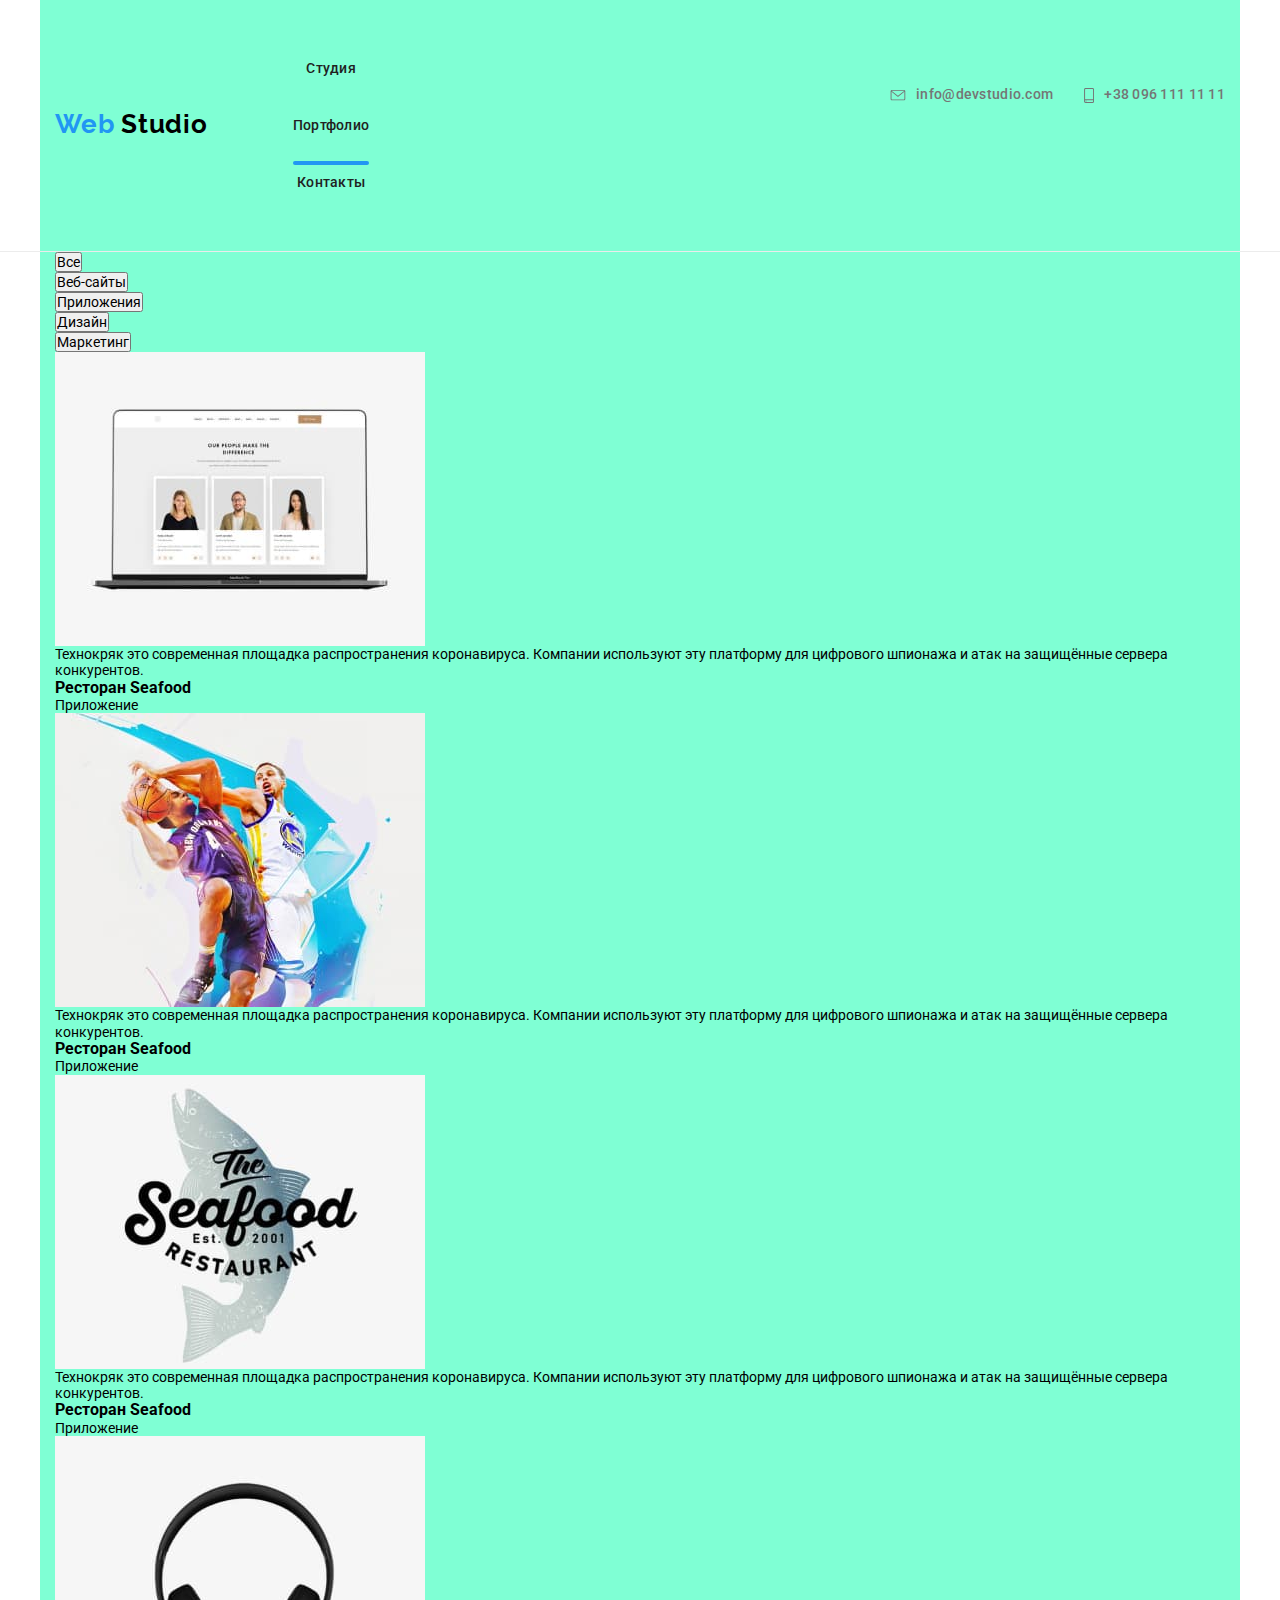
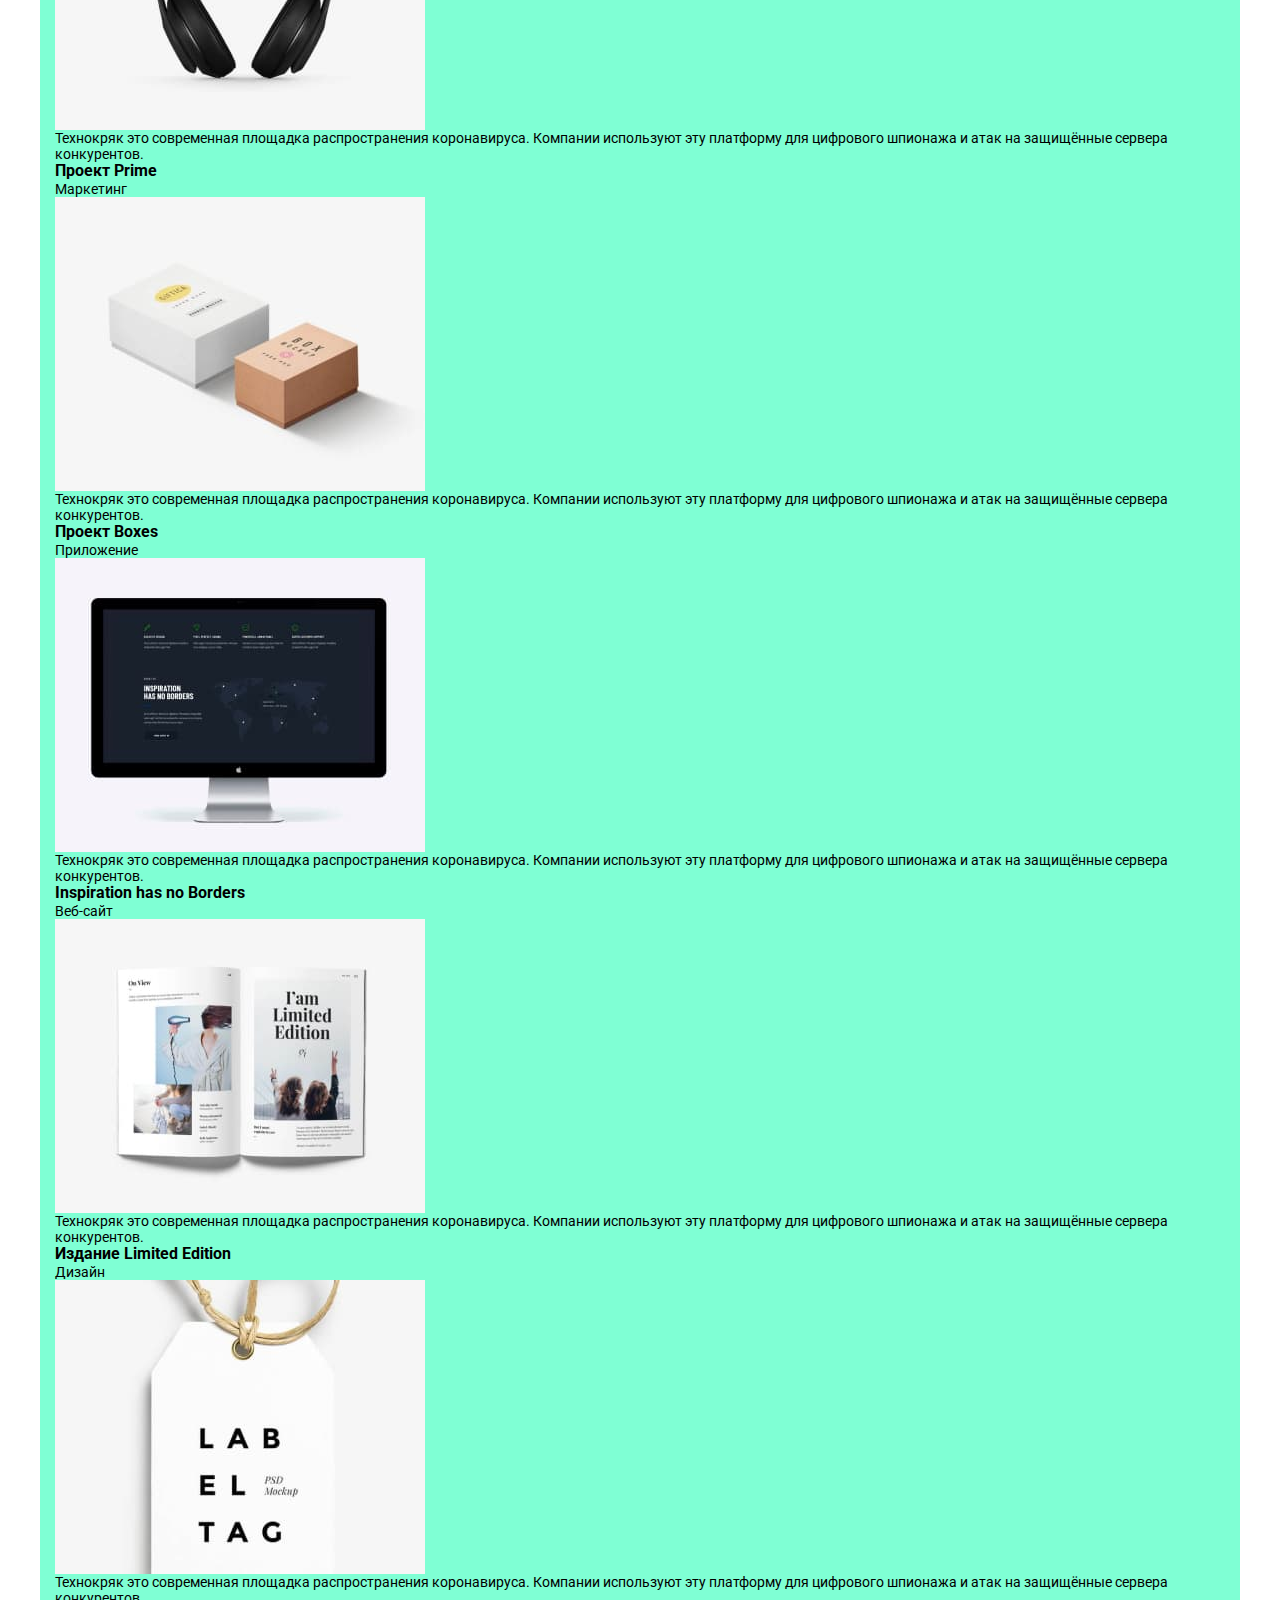
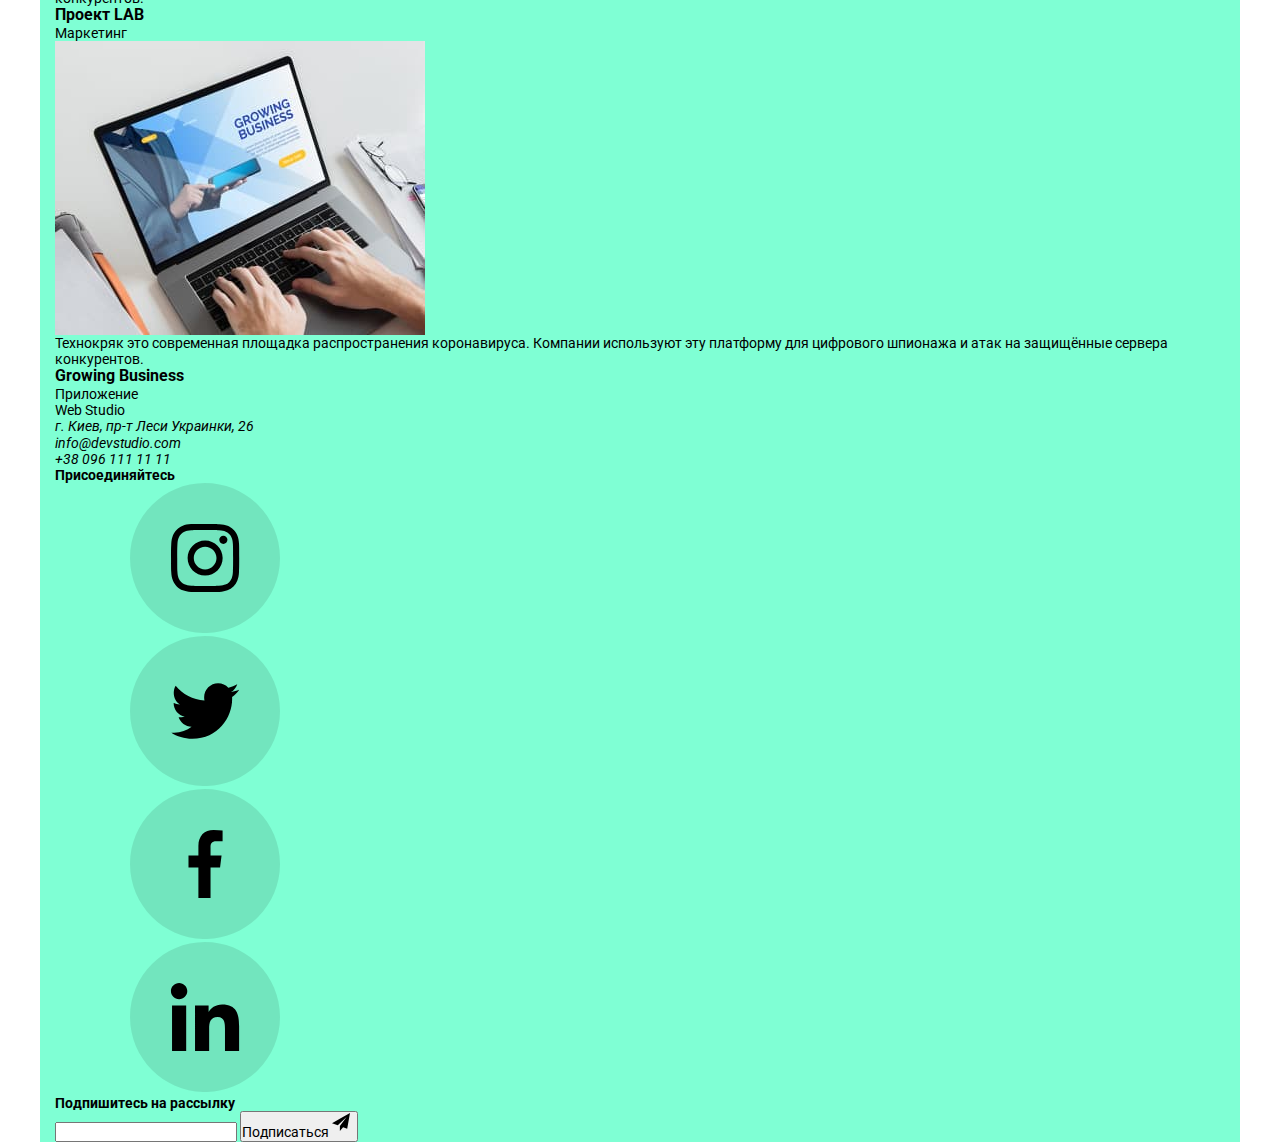
==== portfolio.html @ ce2cc0ee "добавление файлов" ====
<!DOCTYPE html>
<html lang="ru">

<head>
    <meta charset="UTF-8">
    <meta name="viewport" content="width=device-width, initial-scale=1.0">
    <title>Web Studio</title>
    <link rel="stylesheet" href="./css/portfolio.min.css">
    <link href="https://fonts.googleapis.com/css2?family=Roboto:wght@400;500;700&display=swap" rel="stylesheet">

</head>

<body>

    <!--Хедер-->
    <header class="header">
        <div class="container">
            <nav class="navigation">
                <a class="logo-link-header link" href="./index.html">Web<span class="logo-studio-header">
                        Studio</span></a>

                <ul class="navigation-list list">
                    <li class="navigation-list-item">
                        <a class="navigation-list-link link" href="./index.html">Студия</a>
                    </li>
                    <li class="navigation-list-item">
                        <a class="navigation-list-link link current" href="./portfolio.html">Портфолио</a>
                    </li>
                    <li class="navigation-list-item">
                        <a class="navigation-list-link link" href="">Контакты</a>
                    </li>
                </ul>
            </nav>

            <div class="header-contacts">
                <address class="address">
                    <ul class="header-address list">

                        <li class="mail-link-block">
                            <a class="company-address-header link" href="mailto:info@devstudio.com">
                                <svg class="company-address-svg" width="16" height="11">
                                    <use class="envelope" href="./images/icons/symbol-defs.svg#envelope"></use>
                                </svg>
                                info@devstudio.com
                            </a>
                        </li>

                        <li class="phone-link-block">
                            <a class="company-address-header link" href="tel:+380961111111">
                                <svg class="company-address-svg" width="10" height="15">
                                    <use class="smartphone" href="./images/icons/symbol-defs.svg#smartphone"></use>
                                </svg>
                                +38 096 111 11 11
                            </a>
                        </li>

                    </ul>
                </address>
            </div>
        </div>
    </header>

    <main>
        <!--Портфолио-->
        <section class="portfolio">
            <div class="container">
                <h1 hidden>Портфолио</h1>
                <ul class="portfolio-button-list list">
                    <li>
                        <button class="portfolio-button-list-item" type="button">Все</button>
                    </li>
                    <li>
                        <button class="portfolio-button-list-item" type="button">Веб-сайты</button>
                    </li>
                    <li>
                        <button class="portfolio-button-list-item" type="button">Приложения</button>
                    </li>
                    <li>
                        <button class="portfolio-button-list-item" type="button">Дизайн</button>
                    </li>
                    <li>
                        <button class="portfolio-button-list-item" type="button">Маркетинг</button>
                    </li>
                </ul>

                <ul class="portfolio-example-list list">

                    <li class="portfolio-example-list-item">
                        <a class="portfolio-card-link link" href="">
                            <div class="portfolio-card">
                                <img src="./images/portfolio-1.jpg" alt="ноутбук" width="370" height="294">
                                <div class="overlay">
                                    <p class="overlay-text">Технокряк это современная площадка распространения
                                        коронавируса.
                                        Компании используют эту платформу для цифрового шпионажа и атак на защищённые
                                        сервера конкурентов.</p>
                                </div>
                            </div>
                            <div class="portfolio-card-content">
                                <h3 class="portfolio-example-title">Ресторан Seafood</h3>
                                <p class="portfolio-example-text">Приложение</p>
                            </div>
                        </a>
                    </li>

                    <li class="portfolio-example-list-item">
                        <a class="portfolio-card-link link" href="">
                            <div class="portfolio-card">
                                <img src="./images/portfolio-2.jpg" alt="баскетболисты" width="370" height="294">
                                <div class="overlay">
                                    <p class="overlay-text">Технокряк это современная площадка распространения
                                        коронавируса.
                                        Компании используют эту платформу для цифрового шпионажа и атак на защищённые
                                        сервера конкурентов.</p>
                                </div>
                            </div>
                            <div class="portfolio-card-content">
                                <h3 class="portfolio-example-title">Ресторан Seafood</h3>
                                <p class="portfolio-example-text">Приложение</p>
                            </div>
                        </a>
                    </li>

                    <li class="portfolio-example-list-item">
                        <a class="portfolio-card-link link" href="">
                            <div class="portfolio-card">
                                <img src="./images/portfolio-3.jpg" alt="лого ресторана" width="370" height="294">
                                <div class="overlay">
                                    <p class="overlay-text">Технокряк это современная площадка распространения
                                        коронавируса.
                                        Компании используют эту платформу для цифрового шпионажа и атак на защищённые
                                        сервера конкурентов.</p>
                                </div>
                            </div>
                            <div class="portfolio-card-content">
                                <h3 class="portfolio-example-title">Ресторан Seafood</h3>
                                <p class="portfolio-example-text">Приложение</p>
                            </div>
                        </a>
                    </li>

                    <li class="portfolio-example-list-item">
                        <a class="portfolio-card-link link" href="">
                            <div class="portfolio-card">
                                <img src="./images/portfolio-4.jpg" alt="наушники" width="370" height="294">
                                <div class="overlay">
                                    <p class="overlay-text">Технокряк это современная площадка распространения
                                        коронавируса.
                                        Компании используют эту платформу для цифрового шпионажа и атак на защищённые
                                        сервера конкурентов.</p>
                                </div>
                            </div>
                            <div class="portfolio-card-content">
                                <h3 class="portfolio-example-title">Проект Prime</h3>
                                <p class="portfolio-example-text">Маркетинг</p>
                            </div>
                        </a>
                    </li>

                    <li class="portfolio-example-list-item">
                        <a class="portfolio-card-link link" href="">
                            <div class="portfolio-card">
                                <img src="./images/portfolio-5.jpg" alt="коробки" width="370" height="294">
                                <div class="overlay">
                                    <p class="overlay-text">Технокряк это современная площадка распространения
                                        коронавируса.
                                        Компании используют эту платформу для цифрового шпионажа и атак на защищённые
                                        сервера конкурентов.</p>
                                </div>
                            </div>
                            <div class="portfolio-card-content">
                                <h3 class="portfolio-example-title">Проект Boxes</h3>
                                <p class="portfolio-example-text">Приложение</p>
                            </div>
                        </a>
                    </li>

                    <li class="portfolio-example-list-item">
                        <a class="portfolio-card-link link" href="">
                            <div class="portfolio-card">
                                <img src="./images/portfolio-6.jpg" alt="ПК" width="370" height="294">
                                <div class="overlay">
                                    <p class="overlay-text">Технокряк это современная площадка распространения
                                        коронавируса.
                                        Компании используют эту платформу для цифрового шпионажа и атак на защищённые
                                        сервера конкурентов.</p>
                                </div>
                            </div>
                            <div class="portfolio-card-content">
                                <h3 class="portfolio-example-title">Inspiration has no Borders</h3>
                                <p class="portfolio-example-text">Веб-сайт</p>
                            </div>
                        </a>
                    </li>

                    <li class="portfolio-example-list-item">
                        <a class="portfolio-card-link link" href="">
                            <div class="portfolio-card">
                                <img src="./images/portfolio-7.jpg" alt="журнал" width="370" height="294">
                                <div class="overlay">
                                    <p class="overlay-text">Технокряк это современная площадка распространения
                                        коронавируса.
                                        Компании используют эту платформу для цифрового шпионажа и атак на защищённые
                                        сервера конкурентов.</p>
                                </div>
                            </div>
                            <div class="portfolio-card-content">
                                <h3 class="portfolio-example-title">Издание Limited Edition</h3>
                                <p class="portfolio-example-text">Дизайн</p>
                            </div>
                        </a>
                    </li>

                    <li class="portfolio-example-list-item">
                        <a class="portfolio-card-link link" href="">
                            <div class="portfolio-card">
                                <img src="./images/portfolio-8.jpg" alt="лого проекта" width="370" height="294">
                                <div class="overlay">
                                    <p class="overlay-text">Технокряк это современная площадка распространения
                                        коронавируса.
                                        Компании используют эту платформу для цифрового шпионажа и атак на защищённые
                                        сервера конкурентов.</p>
                                </div>
                            </div>
                            <div class="portfolio-card-content">
                                <h3 class="portfolio-example-title">Проект LAB</h3>
                                <p class="portfolio-example-text">Маркетинг</p>
                            </div>
                        </a>
                    </li>

                    <li class="portfolio-example-list-item">
                        <a class="portfolio-card-link link" href="">
                            <div class="portfolio-card">
                                <img src="./images/portfolio-9.jpg" alt="ноутбук" width="370" height="294">
                                <div class="overlay">
                                    <p class="overlay-text">Технокряк это современная площадка распространения
                                        коронавируса.
                                        Компании используют эту платформу для цифрового шпионажа и атак на защищённые
                                        сервера конкурентов.</p>
                                </div>
                            </div>
                            <div class="portfolio-card-content">
                                <h3 class="portfolio-example-title">Growing Business</h3>
                                <p class="portfolio-example-text">Приложение</p>
                            </div>
                        </a>
                    </li>

                </ul>
            </div>

        </section>
    </main>

    <footer>
        <!--Контакты-->
        <section class="footer">
            <div class="container">
                <h2 hidden>Контакты</h2>
                <div class="footer-contacts">
                    <a class="logo-link-footer link" href="./index.html">Web<span class="logo-studio-footer">
                            Studio</span></a>
                    <address class="address">
                        <ul class="list">
                            <li>
                                <a class="company-address link" href="https://goo.gl/maps/VdEKPKN24WeTXLv36"
                                    target="_blank">г.
                                    Киев,
                                    пр-т Леси Украинки, 26</a>
                            </li>
                            <li>
                                <a class="company-mail-footer link" href="mailto:info@devstudio.com">info@devstudio.com
                                </a>
                            </li>
                            <li>
                                <a class="company-phone-footer link" href="tel:+380961111111">+38 096 111 11 11
                                </a>
                            </li>
                        </ul>
                    </address>
                </div>

                <div class="footer-join">
                    <b class="join">Присоединяйтесь</b>
                    <ul class="join-links-list list">
                        <li class="join-links-item">
                            <a class="join-logo-link" href="">
                                <svg class="join-logo-link-svg">
                                    <use href="./images/icons/symbol-defs.svg#instagram-footer"></use>
                                </svg>
                            </a>
                        </li>
                        <li class="join-links-item">
                            <a class="join-logo-link" href="">
                                <svg class="join-logo-link-svg">
                                    <use href="./images/icons/symbol-defs.svg#twitter-footer"></use>
                                </svg>
                            </a>
                        </li>
                        <li class="join-links-item">
                            <a class="join-logo-link" href="">
                                <svg class="join-logo-link-svg">
                                    <use href="./images/icons/symbol-defs.svg#facebook-footer"></use>
                                </svg>
                            </a>
                        </li>
                        <li class="join-links-item">
                            <a class="join-logo-link" href="">
                                <svg class="join-logo-link-svg">
                                    <use href="./images/icons/symbol-defs.svg#linkedin-footer"></use>
                                </svg>
                            </a>
                        </li>
                    </ul>
                </div>

                <div class="footer-subscribe">
                    <form action="#" method="GET" class="subscribe-form">
                        <b class="subscribe">Подпишитесь на рассылку</b>

                        <div class="subscribe-block">
                            <input type="email" name="user email" class="subscribe-input">

                            <button type="submit" class="subscribe-button">
                                Подписаться
                                <svg class="subscribe-button-icon" width="24" height="24">
                                    <use href="./images/icons/symbol-defs.svg#send"></use>
                                </svg>
                            </button>
                        </div>

                    </form>
                </div>
            </div>
        </section>
    </footer>
</body>
---- css/portfolio.min.css ----
/*! normalize.css v8.0.1 | MIT License | github.com/necolas/normalize.css */html{line-height:1.15;-webkit-text-size-adjust:100%}body{margin:0}main{display:block}h1{font-size:2em;margin:0.67em 0}hr{box-sizing:content-box;height:0;overflow:visible}pre{font-family:monospace, monospace;font-size:1em}a{background-color:transparent}abbr[title]{border-bottom:none;text-decoration:underline;text-decoration:underline dotted}b,strong{font-weight:bolder}code,kbd,samp{font-family:monospace, monospace;font-size:1em}small{font-size:80%}sub,sup{font-size:75%;line-height:0;position:relative;vertical-align:baseline}sub{bottom:-0.25em}sup{top:-0.5em}img{border-style:none}button,input,optgroup,select,textarea{font-family:inherit;font-size:100%;line-height:1.15;margin:0}button,input{overflow:visible}button,select{text-transform:none}button,[type="button"],[type="reset"],[type="submit"]{-webkit-appearance:button}button::-moz-focus-inner,[type="button"]::-moz-focus-inner,[type="reset"]::-moz-focus-inner,[type="submit"]::-moz-focus-inner{border-style:none;padding:0}button:-moz-focusring,[type="button"]:-moz-focusring,[type="reset"]:-moz-focusring,[type="submit"]:-moz-focusring{outline:1px dotted ButtonText}fieldset{padding:0.35em 0.75em 0.625em}legend{box-sizing:border-box;color:inherit;display:table;max-width:100%;padding:0;white-space:normal}progress{vertical-align:baseline}textarea{overflow:auto}[type="checkbox"],[type="radio"]{box-sizing:border-box;padding:0}[type="number"]::-webkit-inner-spin-button,[type="number"]::-webkit-outer-spin-button{height:auto}[type="search"]{-webkit-appearance:textfield;outline-offset:-2px}[type="search"]::-webkit-search-decoration{-webkit-appearance:none}::-webkit-file-upload-button{-webkit-appearance:button;font:inherit}details{display:block}summary{display:list-item}template{display:none}[hidden]{display:none}@font-face{font-family:"Raleway";font-style:normal;font-weight:700;src:local("Raleway Bold"),local("Raleway-Bold"),url("../fonts/raleway-v16-latin-700.woff2") format("woff2"),url("../fonts/raleway-v16-latin-700.woff") format("woff")}html{box-sizing:border-box}*,*::before,*::after{box-sizing:inherit;margin:0;padding:0}body{background-color:#ffffff;font-family:"Roboto",sans-serif;font-size:14px}.link{text-decoration:none;color:inherit}.list{list-style:none;padding-left:0;padding-right:0}.section-title{font-weight:700;font-size:36px;line-height:1.16;text-align:center;letter-spacing:0.03em;color:#212121}ul,li,h1,h2,h3,h4,h5,h6,p{margin-top:0;margin-bottom:0}img{display:block;max-width:100%}.container{padding-left:15px;padding-right:15px;margin-left:auto;margin-right:auto;background-color:orange}@media screen and (min-width: 480px){.container{background-color:palevioletred;margin-left:auto;margin-right:auto;width:480px}}@media screen and (min-width: 768px){.container{background-color:darkcyan;width:768px}}@media screen and (min-width: 1200px){.container{background-color:aquamarine;width:1200px}}.header{border-bottom:1px solid #ECECEC}.header .container{position:relative;display:flex;align-items:center;justify-content:space-between}.logo-studio-header{color:#000}.logo-link-header{font-family:"Raleway",sans-serif;font-weight:700;font-size:26px;line-height:1.19;letter-spacing:0.03em;color:#2196f3}@media screen and (min-width: 1200px){.logo-link-header{padding-top:24px;padding-bottom:25px;margin-right:85px}}@media screen and (min-width: 1200px){.navigation{display:flex;align-items:center}}.navigation-list{display:flex;flex-direction:column;align-items:center}@media screen and (min-width: 1200px){.navigation-list{display:flex}}@media screen and (min-width: 1200px){.navigation-list-item{margin-right:50px}}.navigation-list-item:first-child{margin-top:60px}.navigation-list-item:not(:last-child){margin-bottom:40px}.navigation-list-item:last-child{margin-bottom:60px}.mail-link-block,.phone-link-block{display:flex;flex-direction:column;align-items:center}@media screen and (min-width: 480px){.mail-link-block{margin-bottom:16px}}@media screen and (min-width: 1200px){.mail-link-block{margin-right:31px}}@media screen and (min-width: 480px){.phone-link-block{margin-bottom:60px}}@media screen and (min-width: 1200px){.header-address{display:flex}}.company-address-header{font-weight:500;font-size:18px;font-style:normal;line-height:1.16;letter-spacing:0.02em;color:#757575}@media screen and (min-width: 1200px){.company-address-header{font-size:14px;line-height:1.14;padding-top:32px;padding-bottom:32px;display:flex;align-items:center}}.company-address-header:hover,.company-address-header:focus{color:#2196f3;transition:250ms cubic-bezier(0.4, 0, 0.2, 1)}.company-address-svg{fill:currentColor}@media screen and (min-width: 1200px){.company-address-svg{margin-right:10px}}.navigation-list-link{position:relative;font-weight:500;font-size:18px;font-style:normal;line-height:1.16;letter-spacing:0.02em;color:#212121;transition:250ms cubic-bezier(0.4, 0, 0.2, 1)}@media screen and (min-width: 1200px){.navigation-list-link{font-size:14px;line-height:1.14;padding-top:32px;padding-bottom:32px}}.navigation-list-link:hover,.navigation-list-link:focus{color:#2196f3}.navigation-list-link .current{color:#2196F3}.current::after{position:absolute;content:"";width:100%;height:4px;background-color:#2196F3;border-radius:2px;bottom:0;display:block}
/*# sourceMappingURL=portfolio.min.css.map */
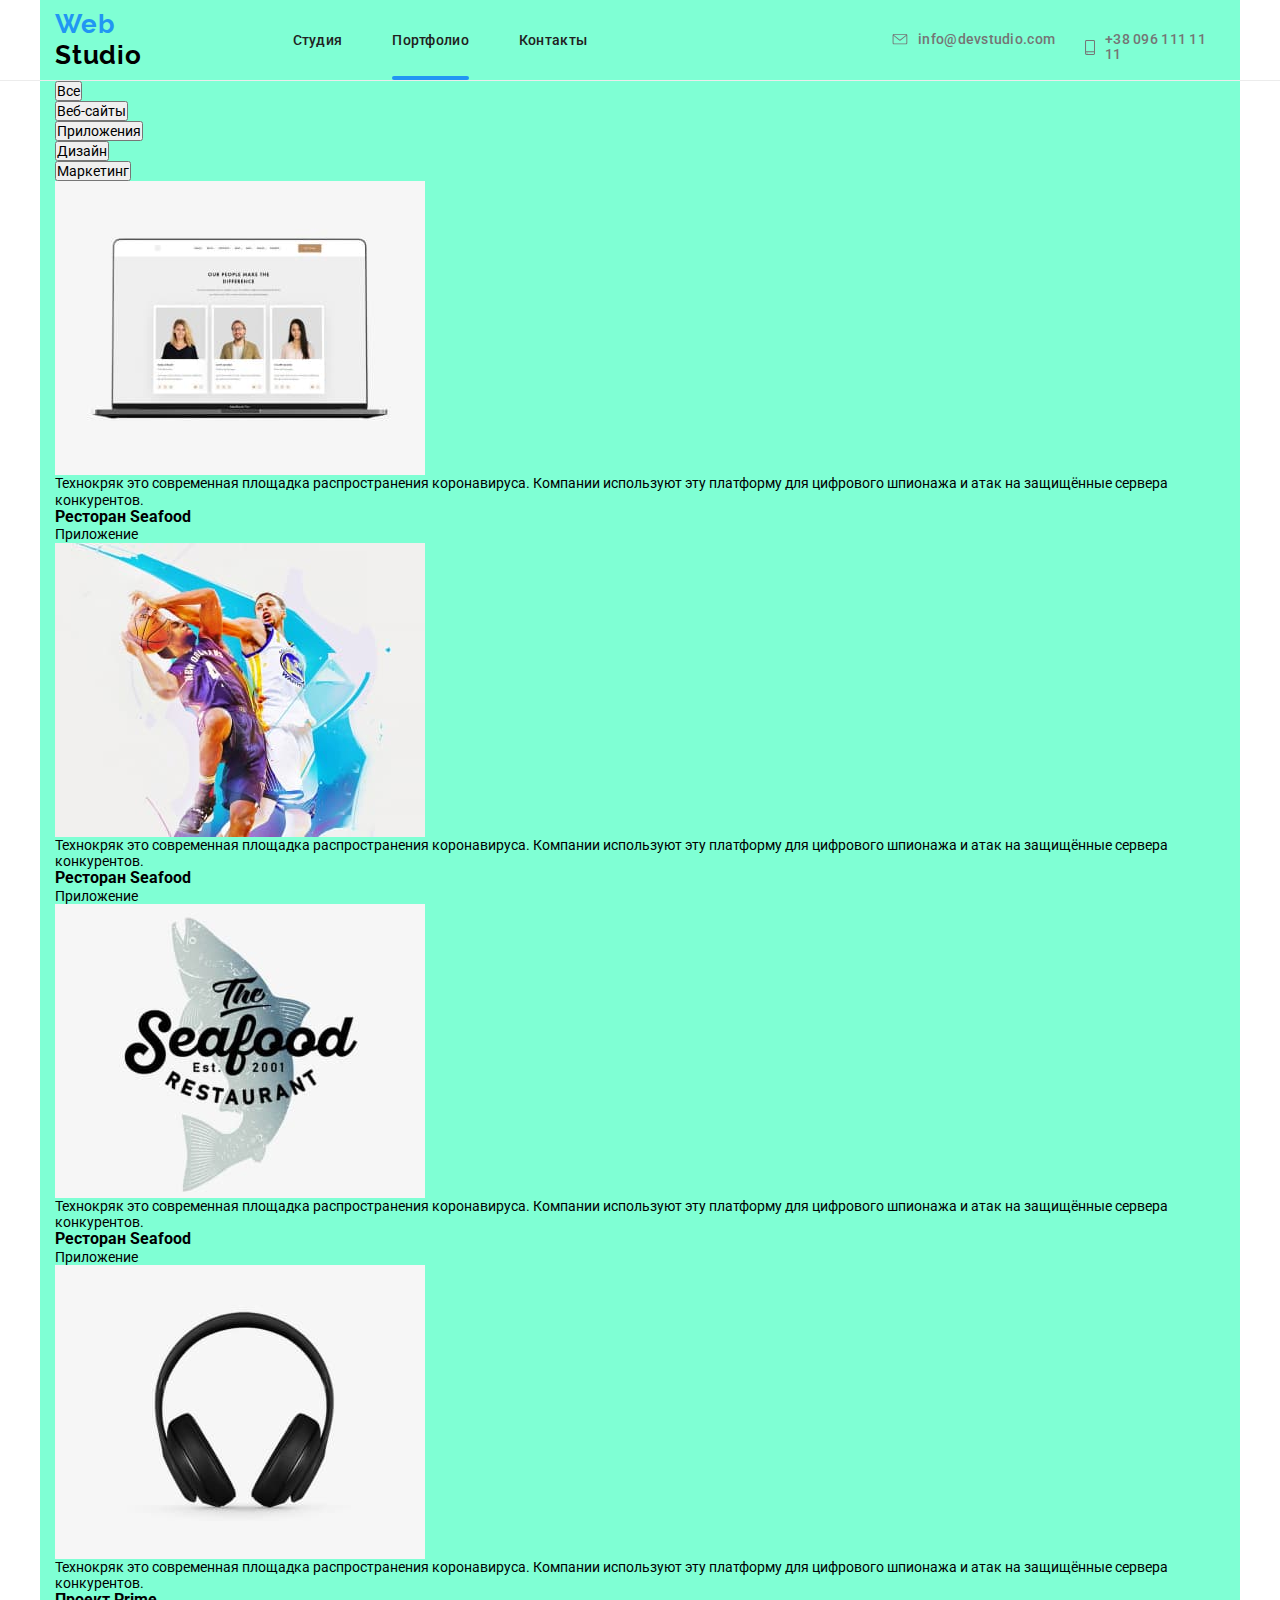
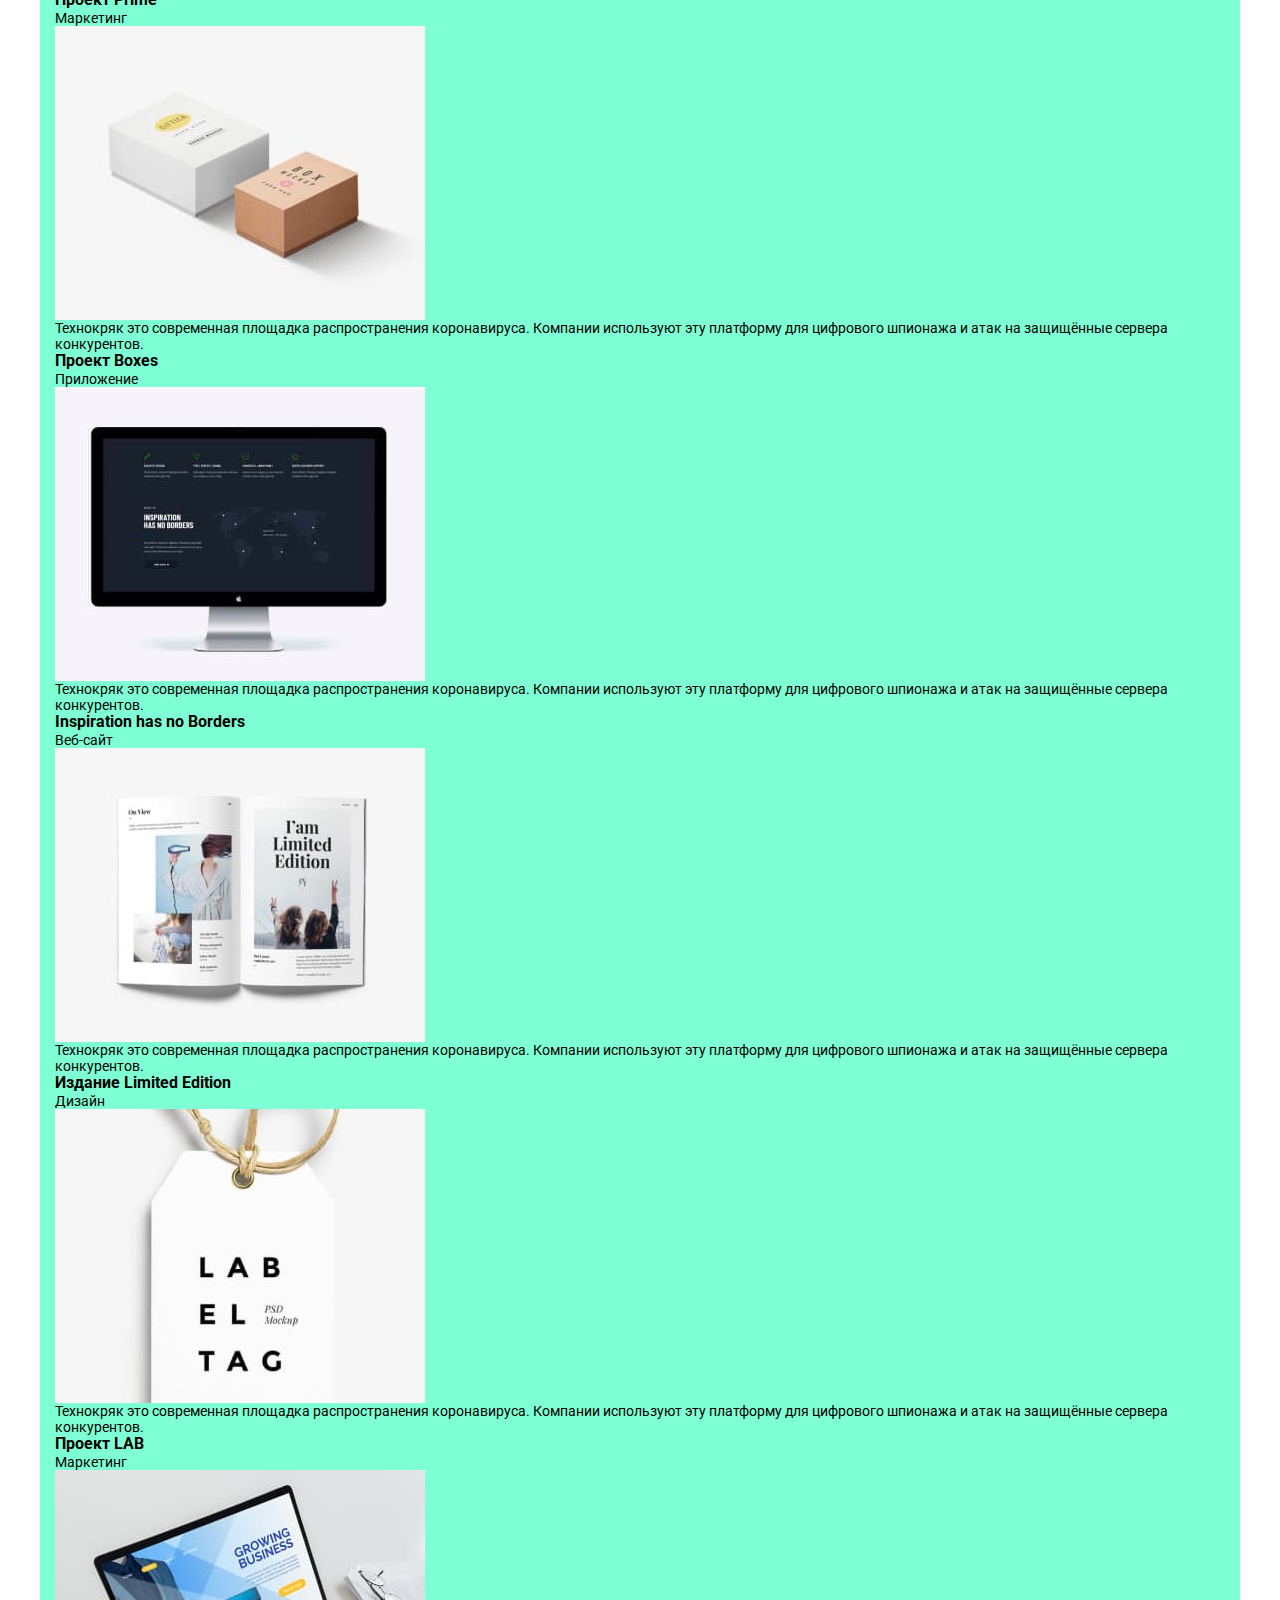
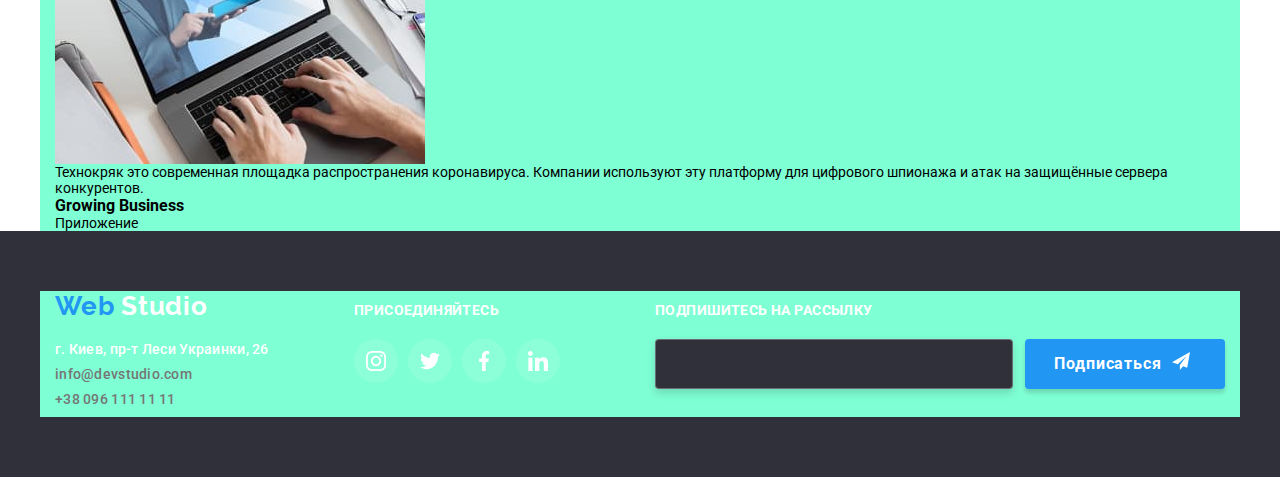
==== commit 17d02935: "исправлен хедер" ====
--- a/portfolio.html
+++ b/portfolio.html
@@ -15,31 +15,40 @@
     <!--Хедер-->
     <header class="header">
         <div class="container">
-            <nav class="navigation">
-                <a class="logo-link-header link" href="./index.html">Web<span class="logo-studio-header">
-                        Studio</span></a>
-
-                <ul class="navigation-list list">
-                    <li class="navigation-list-item">
-                        <a class="navigation-list-link link" href="./index.html">Студия</a>
-                    </li>
-                    <li class="navigation-list-item">
-                        <a class="navigation-list-link link current" href="./portfolio.html">Портфолио</a>
-                    </li>
-                    <li class="navigation-list-item">
-                        <a class="navigation-list-link link" href="">Контакты</a>
-                    </li>
-                </ul>
-            </nav>
-
-            <div class="header-contacts">
+
+            <a class="logo-link-header link" href="./index.html">Web<span class="logo-studio-header"> Studio</span></a>
+
+            <button type="button" class="menu-button" aria-expanded="false" aria-controls="menu-wrapper"
+                data-menu-button>
+                <svg class="burger-icon" width="40" height="40">
+                    <use class="burger-menu" href="./images/icons/symbol-defs.svg#burger-menu"></use>
+                    <use class="burger-close" href="./images/icons/symbol-defs.svg#burger-close"></use>
+                </svg>
+            </button>
+
+            <div class="menu-wrapper" data-menu>
+                <nav class="navigation">
+
+                    <ul class="navigation-list list">
+                        <li class="navigation-list-item">
+                            <a class="navigation-list-link link" href="./index.html">Студия</a>
+                        </li>
+                        <li class="navigation-list-item">
+                            <a class="navigation-list-link link current" href="./portfolio.html">Портфолио</a>
+                        </li>
+                        <li class="navigation-list-item">
+                            <a class="navigation-list-link link" href="">Контакты</a>
+                        </li>
+                    </ul>
+                </nav>
+
                 <address class="address">
                     <ul class="header-address list">
 
                         <li class="mail-link-block">
                             <a class="company-address-header link" href="mailto:info@devstudio.com">
                                 <svg class="company-address-svg" width="16" height="11">
-                                    <use class="envelope" href="./images/icons/symbol-defs.svg#envelope"></use>
+                                    <use href="./images/icons/symbol-defs.svg#envelope"></use>
                                 </svg>
                                 info@devstudio.com
                             </a>
@@ -48,16 +57,18 @@
                         <li class="phone-link-block">
                             <a class="company-address-header link" href="tel:+380961111111">
                                 <svg class="company-address-svg" width="10" height="15">
-                                    <use class="smartphone" href="./images/icons/symbol-defs.svg#smartphone"></use>
+                                    <use href="./images/icons/symbol-defs.svg#smartphone"></use>
                                 </svg>
                                 +38 096 111 11 11
                             </a>
                         </li>
-
                     </ul>
                 </address>
             </div>
         </div>
+
+        <script src="./js/modal-menu.js"></script>
+
     </header>
 
     <main>
--- a/css/portfolio.min.css
+++ b/css/portfolio.min.css
@@ -1,2 +1,2 @@
-/*! normalize.css v8.0.1 | MIT License | github.com/necolas/normalize.css */html{line-height:1.15;-webkit-text-size-adjust:100%}body{margin:0}main{display:block}h1{font-size:2em;margin:0.67em 0}hr{box-sizing:content-box;height:0;overflow:visible}pre{font-family:monospace, monospace;font-size:1em}a{background-color:transparent}abbr[title]{border-bottom:none;text-decoration:underline;text-decoration:underline dotted}b,strong{font-weight:bolder}code,kbd,samp{font-family:monospace, monospace;font-size:1em}small{font-size:80%}sub,sup{font-size:75%;line-height:0;position:relative;vertical-align:baseline}sub{bottom:-0.25em}sup{top:-0.5em}img{border-style:none}button,input,optgroup,select,textarea{font-family:inherit;font-size:100%;line-height:1.15;margin:0}button,input{overflow:visible}button,select{text-transform:none}button,[type="button"],[type="reset"],[type="submit"]{-webkit-appearance:button}button::-moz-focus-inner,[type="button"]::-moz-focus-inner,[type="reset"]::-moz-focus-inner,[type="submit"]::-moz-focus-inner{border-style:none;padding:0}button:-moz-focusring,[type="button"]:-moz-focusring,[type="reset"]:-moz-focusring,[type="submit"]:-moz-focusring{outline:1px dotted ButtonText}fieldset{padding:0.35em 0.75em 0.625em}legend{box-sizing:border-box;color:inherit;display:table;max-width:100%;padding:0;white-space:normal}progress{vertical-align:baseline}textarea{overflow:auto}[type="checkbox"],[type="radio"]{box-sizing:border-box;padding:0}[type="number"]::-webkit-inner-spin-button,[type="number"]::-webkit-outer-spin-button{height:auto}[type="search"]{-webkit-appearance:textfield;outline-offset:-2px}[type="search"]::-webkit-search-decoration{-webkit-appearance:none}::-webkit-file-upload-button{-webkit-appearance:button;font:inherit}details{display:block}summary{display:list-item}template{display:none}[hidden]{display:none}@font-face{font-family:"Raleway";font-style:normal;font-weight:700;src:local("Raleway Bold"),local("Raleway-Bold"),url("../fonts/raleway-v16-latin-700.woff2") format("woff2"),url("../fonts/raleway-v16-latin-700.woff") format("woff")}html{box-sizing:border-box}*,*::before,*::after{box-sizing:inherit;margin:0;padding:0}body{background-color:#ffffff;font-family:"Roboto",sans-serif;font-size:14px}.link{text-decoration:none;color:inherit}.list{list-style:none;padding-left:0;padding-right:0}.section-title{font-weight:700;font-size:36px;line-height:1.16;text-align:center;letter-spacing:0.03em;color:#212121}ul,li,h1,h2,h3,h4,h5,h6,p{margin-top:0;margin-bottom:0}img{display:block;max-width:100%}.container{padding-left:15px;padding-right:15px;margin-left:auto;margin-right:auto;background-color:orange}@media screen and (min-width: 480px){.container{background-color:palevioletred;margin-left:auto;margin-right:auto;width:480px}}@media screen and (min-width: 768px){.container{background-color:darkcyan;width:768px}}@media screen and (min-width: 1200px){.container{background-color:aquamarine;width:1200px}}.header{border-bottom:1px solid #ECECEC}.header .container{position:relative;display:flex;align-items:center;justify-content:space-between}.logo-studio-header{color:#000}.logo-link-header{font-family:"Raleway",sans-serif;font-weight:700;font-size:26px;line-height:1.19;letter-spacing:0.03em;color:#2196f3}@media screen and (min-width: 1200px){.logo-link-header{padding-top:24px;padding-bottom:25px;margin-right:85px}}@media screen and (min-width: 1200px){.navigation{display:flex;align-items:center}}.navigation-list{display:flex;flex-direction:column;align-items:center}@media screen and (min-width: 1200px){.navigation-list{display:flex}}@media screen and (min-width: 1200px){.navigation-list-item{margin-right:50px}}.navigation-list-item:first-child{margin-top:60px}.navigation-list-item:not(:last-child){margin-bottom:40px}.navigation-list-item:last-child{margin-bottom:60px}.mail-link-block,.phone-link-block{display:flex;flex-direction:column;align-items:center}@media screen and (min-width: 480px){.mail-link-block{margin-bottom:16px}}@media screen and (min-width: 1200px){.mail-link-block{margin-right:31px}}@media screen and (min-width: 480px){.phone-link-block{margin-bottom:60px}}@media screen and (min-width: 1200px){.header-address{display:flex}}.company-address-header{font-weight:500;font-size:18px;font-style:normal;line-height:1.16;letter-spacing:0.02em;color:#757575}@media screen and (min-width: 1200px){.company-address-header{font-size:14px;line-height:1.14;padding-top:32px;padding-bottom:32px;display:flex;align-items:center}}.company-address-header:hover,.company-address-header:focus{color:#2196f3;transition:250ms cubic-bezier(0.4, 0, 0.2, 1)}.company-address-svg{fill:currentColor}@media screen and (min-width: 1200px){.company-address-svg{margin-right:10px}}.navigation-list-link{position:relative;font-weight:500;font-size:18px;font-style:normal;line-height:1.16;letter-spacing:0.02em;color:#212121;transition:250ms cubic-bezier(0.4, 0, 0.2, 1)}@media screen and (min-width: 1200px){.navigation-list-link{font-size:14px;line-height:1.14;padding-top:32px;padding-bottom:32px}}.navigation-list-link:hover,.navigation-list-link:focus{color:#2196f3}.navigation-list-link .current{color:#2196F3}.current::after{position:absolute;content:"";width:100%;height:4px;background-color:#2196F3;border-radius:2px;bottom:0;display:block}
+/*! normalize.css v8.0.1 | MIT License | github.com/necolas/normalize.css */html{line-height:1.15;-webkit-text-size-adjust:100%}body{margin:0}main{display:block}h1{font-size:2em;margin:0.67em 0}hr{box-sizing:content-box;height:0;overflow:visible}pre{font-family:monospace, monospace;font-size:1em}a{background-color:transparent}abbr[title]{border-bottom:none;text-decoration:underline;text-decoration:underline dotted}b,strong{font-weight:bolder}code,kbd,samp{font-family:monospace, monospace;font-size:1em}small{font-size:80%}sub,sup{font-size:75%;line-height:0;position:relative;vertical-align:baseline}sub{bottom:-0.25em}sup{top:-0.5em}img{border-style:none}button,input,optgroup,select,textarea{font-family:inherit;font-size:100%;line-height:1.15;margin:0}button,input{overflow:visible}button,select{text-transform:none}button,[type="button"],[type="reset"],[type="submit"]{-webkit-appearance:button}button::-moz-focus-inner,[type="button"]::-moz-focus-inner,[type="reset"]::-moz-focus-inner,[type="submit"]::-moz-focus-inner{border-style:none;padding:0}button:-moz-focusring,[type="button"]:-moz-focusring,[type="reset"]:-moz-focusring,[type="submit"]:-moz-focusring{outline:1px dotted ButtonText}fieldset{padding:0.35em 0.75em 0.625em}legend{box-sizing:border-box;color:inherit;display:table;max-width:100%;padding:0;white-space:normal}progress{vertical-align:baseline}textarea{overflow:auto}[type="checkbox"],[type="radio"]{box-sizing:border-box;padding:0}[type="number"]::-webkit-inner-spin-button,[type="number"]::-webkit-outer-spin-button{height:auto}[type="search"]{-webkit-appearance:textfield;outline-offset:-2px}[type="search"]::-webkit-search-decoration{-webkit-appearance:none}::-webkit-file-upload-button{-webkit-appearance:button;font:inherit}details{display:block}summary{display:list-item}template{display:none}[hidden]{display:none}@font-face{font-family:"Raleway";font-style:normal;font-weight:700;src:local("Raleway Bold"),local("Raleway-Bold"),url("../fonts/raleway-v16-latin-700.woff2") format("woff2"),url("../fonts/raleway-v16-latin-700.woff") format("woff")}html{box-sizing:border-box}*,*::before,*::after{box-sizing:inherit;margin:0;padding:0}body{background-color:#ffffff;font-family:"Roboto",sans-serif;font-size:14px}.link{text-decoration:none;color:inherit}.list{list-style:none;padding-left:0;padding-right:0}.section-title{font-weight:700;font-size:36px;line-height:1.16;text-align:center;letter-spacing:0.03em;color:#212121}ul,li,h1,h2,h3,h4,h5,h6,p{margin-top:0;margin-bottom:0}img{display:block;max-width:100%}@media screen and (min-device-pixel-ratio: 2), screen and (min-resolution: 192dpi), screen and (min-resolution: 2dppx){.banner{background-image:url(../../images/background/mobile-background.jpg)}}.container{padding-left:15px;padding-right:15px;margin-left:auto;margin-right:auto;background-color:orange}@media screen and (min-width: 480px){.container{background-color:palevioletred;margin-left:auto;margin-right:auto;width:480px}}@media screen and (min-width: 768px){.container{background-color:powderblue;width:768px}}@media screen and (min-width: 1200px){.container{background-color:aquamarine;width:1200px}}.backdrop{position:fixed;top:0;left:0;z-index:999;width:100%;height:100%;background:rgba(0,0,0,0.2)}.backdrop.is-hidden{opacity:0;pointer-events:none}.modal{position:absolute;top:50%;left:50%;transform:translate(-50%, -50%);width:528px;height:581px;background:#FFFFFF;box-shadow:0px 1px 3px rgba(0,0,0,0.12),0px 1px 1px rgba(0,0,0,0.14),0px 2px 1px rgba(0,0,0,0.2);border-radius:4px}.contact-form{position:relative;padding:40px;display:flex;flex-direction:column;box-sizing:border-box;background-color:#FFFFFF}.close-button{position:absolute;top:1%;right:1%;border-radius:50%;width:30px;height:30px;cursor:pointer;background:#FFFFFF;border:1px solid rgba(0,0,0,0.1)}.close-button-icon{margin-top:3px;width:11px;height:11px}.close-button:hover .close-button-icon,.close-button:focus .close-button-icon{fill:#2196f3;cursor:pointer}.input-div{position:relative}.modal-title{font-style:400;font-weight:700;font-size:20px;line-height:1.15;letter-spacing:0.03em;color:#212121;margin-bottom:30px;margin-left:auto;margin-right:auto}.contact-form-label[placehoder],.checkbox-label{font-weight:400;font-size:14px;line-height:16px;letter-spacing:0.01em;color:#757575}.contact-form-input[placehoder],.checkbox-input[placehoder]{margin-left:42px}.input-icon{position:absolute;top:0;left:0;width:18px;height:18px;margin-left:16px;margin-top:11px;margin-bottom:11px;margin-right:8px;fill:#212121}.contact-form-label{position:absolute;top:0;left:0;margin-left:42px;margin-top:12px;margin-bottom:12px;color:#757575;transition:250ms}.contact-form-input:focus,.user-comment:focus{outline:none;border-color:#2196f3}.contact-form-input:focus ~ .contact-form-label,.contact-form-input:not(:placeholder-shown) ~ .contact-form-label{color:#2196f3;transform:translateY(-30px) translateX(-28px)}.contact-form-input:focus ~ .input-icon,.contact-form-input:not(:placeholder-shown) ~ .input-icon{fill:#2196f3}.user-comment:focus ~ .comment-label,.user-comment:not(:placeholder-shown) ~ .comment-label{color:#2196f3;transform:translateY(-31px) translateX(-2px);margin:0}.user-comment:focus+[placeholder]{display:hidden}.contact-form-input{width:448px;height:40px;margin-bottom:28px;padding-left:42px;padding-right:16px;box-sizing:border-box;border:1px solid rgba(33,33,33,0.2);border-radius:4px}.comment-label{position:absolute;top:0;left:0;font-weight:400;font-size:14px;line-height:16px;letter-spacing:0.01em;color:#757575;transition:250ms;padding-left:16px;padding-top:12px}.user-comment{width:448px;height:120px;resize:none;box-sizing:border-box;margin-bottom:20px;padding-left:16px;padding-right:16px;padding-top:12px;padding-bottom:12px;border:1px solid rgba(33,33,33,0.2);border-radius:4px}.checkbox-div{position:relative;margin-bottom:30px}.checkbox-input{-webkit-appearance:none;-moz-appearance:none;appearance:none;position:absolute}.checkbox-input:checked ~ .checkbox-icon{background-color:#2196f3;border:none}.checkbox-label{display:flex;justify-content:center;align-items:center;flex-direction:row-reverse;font-weight:400;font-size:14px;line-height:16px;letter-spacing:0.01em;color:#757575}.checkbox-icon{box-sizing:border-box;width:16px;height:15px;fill:#fff;background-color:#fff;border:2px solid #212121;border-radius:1px;margin-right:9px}.submit-button{font-weight:700;font-size:16px;line-height:1.87;letter-spacing:0.06em;color:#ffffff;background-color:#2196f3;width:200px;height:50px;outline:none;border:unset;cursor:pointer;box-shadow:0px 4px 4px rgba(0,0,0,0.15);border-radius:4px;margin-left:auto;margin-right:auto}.header{border-bottom:1px solid #ECECEC}.header .container{position:relative;display:flex}@media screen and (max-width: 767px){.header .container{align-items:center;justify-content:space-between}}@media screen and (min-width: 768px){.header .container{justify-content:space-between}}@media screen and (min-width: 1200px){.header .container{height:80px;align-items:center}}.logo-studio-header{color:#000}.logo-link-header{font-family:"Raleway",sans-serif;font-weight:700;font-size:26px;line-height:1.19;letter-spacing:0.03em;color:#2196f3}@media screen and (min-width: 768px){.logo-link-header{padding-top:16px;padding-bottom:16px}}@media screen and (min-width: 768px){.logo-link-header{padding-top:26px;padding-bottom:26px}}@media screen and (min-width: 1200px){.logo-link-header{padding-top:24px;padding-bottom:25px;margin-right:85px}}@media screen and (max-width: 767px){.menu-wrapper{position:absolute;top:100%;left:0;width:100%;background-color:#fff;box-shadow:0px 4px 8px rgba(0,0,0,0.04),0px 2px 4px rgba(0,0,0,0.08),0px 1px 3px rgba(0,0,0,0.16);display:none}}.menu-wrapper.is-open{display:block}@media screen and (min-width: 768px){.menu-wrapper{display:flex;flex-direction:row;align-items:center}}@media screen and (min-width: 1200px){.menu-wrapper{height:81px;align-items:baseline}}.menu-button .burger-close{display:none}.menu-button.is-open .burger-menu{display:none}.menu-button.is-open .burger-close{display:block;fill:#2196F3}.menu-button{border:none;background-color:transparent}@media screen and (min-width: 768px){.menu-button{display:none}}@media screen and (min-width: 1200px){.menu-button{display:none}}.navigation-list{display:flex}@media screen and (max-width: 767px){.navigation-list{flex-direction:column;align-items:center;justify-content:center}}@media screen and (min-width: 1200px){.navigation-list{display:flex}}@media screen and (max-width: 767px){.navigation-list-item:first-child{margin-top:60px}.navigation-list-item:not(:last-child){margin-bottom:40px}.navigation-list-item:last-child{margin-bottom:60px}}@media screen and (min-width: 768px){.navigation-list-item:not(:last-child){margin-right:50px}.navigation-list-item:last-child{margin-right:84px}}@media screen and (min-width: 768px) and (min-width: 1200px){.navigation-list-item:not(:last-child){margin-right:50px}.navigation-list-item:last-child{margin-right:305px}}.navigation-list-item .navigation-list-link{position:relative;font-weight:500;font-size:18px;font-style:normal;line-height:1.16;letter-spacing:0.02em;color:#212121;transition:250ms cubic-bezier(0.4, 0, 0.2, 1)}@media screen and (min-width: 768px){.navigation-list-item .navigation-list-link{font-size:14px;line-height:1.14}}@media screen and (min-width: 1200px){.navigation-list-item .navigation-list-link{font-size:14px;line-height:1.14;padding-top:32px;padding-bottom:32px}}.navigation-list-item .navigation-list-link:hover,.navigation-list-item .navigation-list-link:focus{color:#2196f3}.navigation-list-item .navigation-list-link .current{color:#2196F3}.navigation-list-item .current::after{position:absolute;content:"";width:100%;height:4px;background-color:#2196F3;border-radius:2px;display:block}@media screen and (max-width: 767px){.navigation-list-item .current::after{bottom:-40%}}@media screen and (min-width: 768px){.navigation-list-item .current::after{bottom:-195%}}@media screen and (min-width: 1200px){.navigation-list-item .current::after{bottom:0}}.header-address{display:flex}@media screen and (max-width: 767px){.header-address{flex-direction:column;align-items:center}}@media screen and (min-width: 768px){.header-address{flex-direction:column}}@media screen and (min-width: 1200px){.header-address{flex-direction:row}}@media screen and (max-width: 767px){.mail-link-block{margin-bottom:16px}}@media screen and (min-width: 768px){.mail-link-block{margin-bottom:10px}}@media screen and (min-width: 1200px){.mail-link-block{margin-right:30px}}@media screen and (max-width: 767px){.phone-link-block{margin-bottom:62px}}.company-address-header{font-weight:500;font-size:18px;font-style:normal;line-height:1.16;letter-spacing:0.02em;color:#757575}@media screen and (min-width: 768px){.company-address-header{font-size:12px}}@media screen and (min-width: 1200px){.company-address-header{font-size:14px;line-height:1.14;padding-top:32px;padding-bottom:32px;display:flex;align-items:center}}.company-address-header:hover,.company-address-header:focus{color:#2196f3;transition:250ms cubic-bezier(0.4, 0, 0.2, 1)}.company-address-svg{fill:currentColor}@media screen and (min-width: 1200px){.company-address-svg{margin-right:10px}}.footer{padding-top:60px;padding-bottom:60px;background-color:#2f303a}.footer .container{display:flex;align-items:baseline;justify-content:space-between}.company-address{display:block;margin-bottom:9px;font-weight:500;font-size:14px;font-style:normal;line-height:1.14;letter-spacing:0.02em;color:#fff}.company-mail-footer,.company-phone-footer{font-weight:500;font-size:14px;font-style:normal;line-height:1.14;letter-spacing:0.02em;color:#757575;display:block;margin-bottom:9px}.join,.subscribe{display:block;margin-bottom:20px;font-weight:700;font-size:14px;line-height:1.14;letter-spacing:0.03em;text-transform:uppercase;color:#fff}.logo-link-footer{font-family:"Raleway",sans-serif;font-weight:700;font-size:26px;line-height:1.19;letter-spacing:0.03em;color:#2196f3;display:block;margin-bottom:20px}.logo-studio-footer{color:#ffffff}.join-links-list{display:flex;justify-content:space-between}.join-logo-link{height:44px;width:44px;display:block;border-radius:50%;transition:250ms cubic-bezier(0.4, 0, 0.2, 1)}.join-logo-link:hover,.join-logo-link:focus{background-color:#2196f3}.join-logo-link:not(last-child){margin-right:10px}.join-logo-link-svg{width:44px;height:44px;fill:#fff}.subscribe-button{font-weight:700;font-size:16px;line-height:1.87;letter-spacing:0.06em;color:#ffffff;background-color:#2196f3;width:200px;height:50px;outline:none;border:unset;cursor:pointer;box-shadow:0px 4px 4px rgba(0,0,0,0.15);border-radius:4px;display:flex;align-items:center;justify-content:center}.subscribe-button-icon{fill:#fff;margin-left:10px}.subscribe-input{display:flex;width:358px;height:50px;background-color:#2f303a;border:1px solid rgba(255,255,255,0.3);filter:drop-shadow(0px 4px 4px rgba(0,0,0,0.15));border-radius:4px;margin-right:12px}.subscribe-input[placeholder]{padding-left:16px;font-weight:400;font-size:16px;line-height:1.25px;letter-spacing:0.03em;color:rgba(255,255,255,0.6)}.subscribe-block{display:flex}
 /*# sourceMappingURL=portfolio.min.css.map */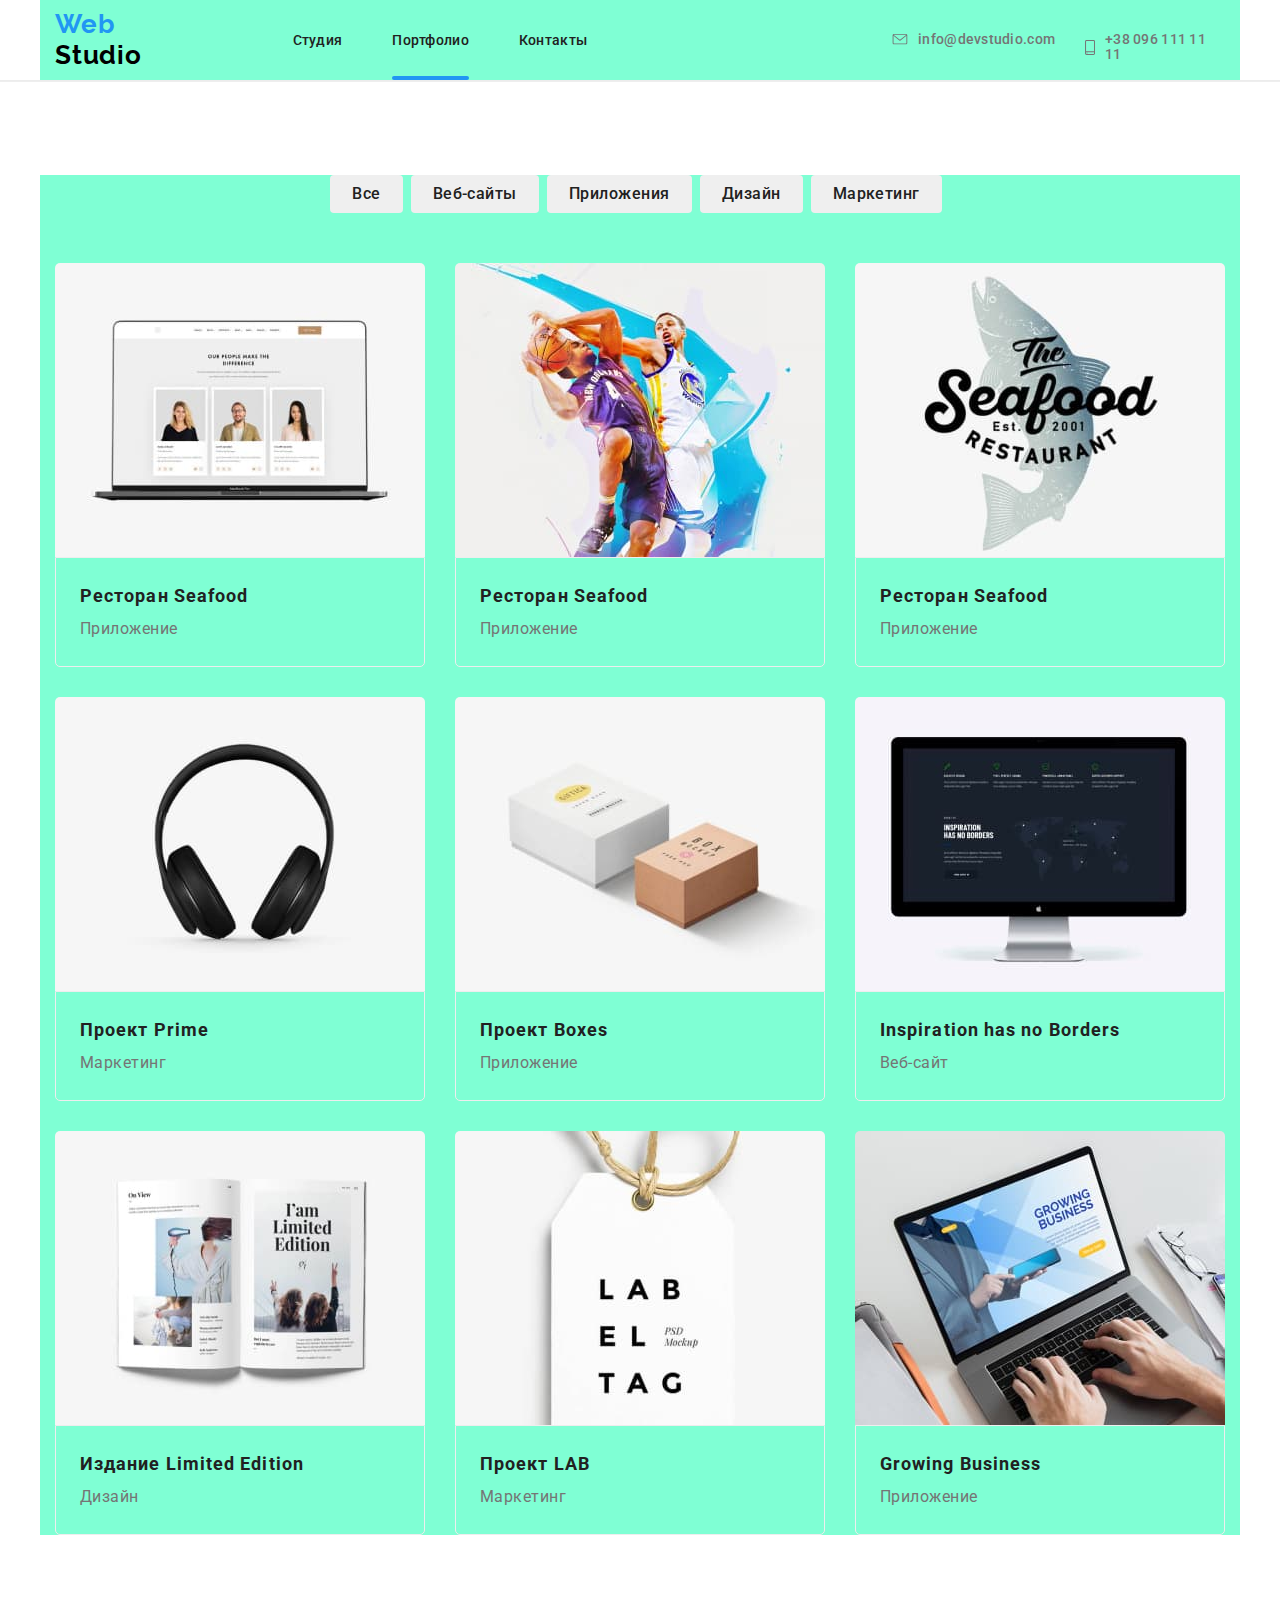
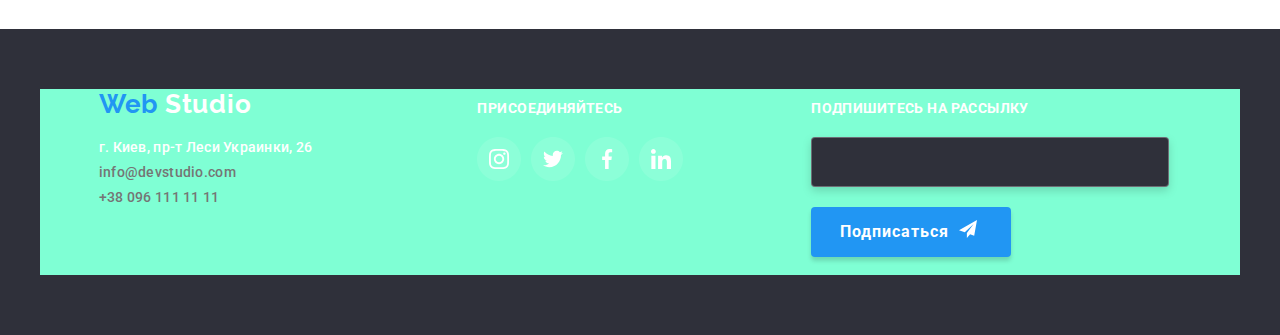
==== commit 4f527a7a: "открыла герой" ====
--- a/portfolio.html
+++ b/portfolio.html
@@ -99,7 +99,7 @@
                     <li class="portfolio-example-list-item">
                         <a class="portfolio-card-link link" href="">
                             <div class="portfolio-card">
-                                <img src="./images/portfolio-1.jpg" alt="ноутбук" width="370" height="294">
+                                <img class="portfolio-image" src="./images/portfolio-1.jpg" alt="ноутбук">
                                 <div class="overlay">
                                     <p class="overlay-text">Технокряк это современная площадка распространения
                                         коронавируса.
@@ -117,7 +117,7 @@
                     <li class="portfolio-example-list-item">
                         <a class="portfolio-card-link link" href="">
                             <div class="portfolio-card">
-                                <img src="./images/portfolio-2.jpg" alt="баскетболисты" width="370" height="294">
+                                <img src="./images/portfolio-2.jpg" alt="баскетболисты">
                                 <div class="overlay">
                                     <p class="overlay-text">Технокряк это современная площадка распространения
                                         коронавируса.
@@ -135,7 +135,7 @@
                     <li class="portfolio-example-list-item">
                         <a class="portfolio-card-link link" href="">
                             <div class="portfolio-card">
-                                <img src="./images/portfolio-3.jpg" alt="лого ресторана" width="370" height="294">
+                                <img src="./images/portfolio-3.jpg" alt="лого ресторана">
                                 <div class="overlay">
                                     <p class="overlay-text">Технокряк это современная площадка распространения
                                         коронавируса.
@@ -153,7 +153,7 @@
                     <li class="portfolio-example-list-item">
                         <a class="portfolio-card-link link" href="">
                             <div class="portfolio-card">
-                                <img src="./images/portfolio-4.jpg" alt="наушники" width="370" height="294">
+                                <img src="./images/portfolio-4.jpg" alt="наушники">
                                 <div class="overlay">
                                     <p class="overlay-text">Технокряк это современная площадка распространения
                                         коронавируса.
@@ -171,7 +171,7 @@
                     <li class="portfolio-example-list-item">
                         <a class="portfolio-card-link link" href="">
                             <div class="portfolio-card">
-                                <img src="./images/portfolio-5.jpg" alt="коробки" width="370" height="294">
+                                <img src="./images/portfolio-5.jpg" alt="коробки">
                                 <div class="overlay">
                                     <p class="overlay-text">Технокряк это современная площадка распространения
                                         коронавируса.
@@ -189,7 +189,7 @@
                     <li class="portfolio-example-list-item">
                         <a class="portfolio-card-link link" href="">
                             <div class="portfolio-card">
-                                <img src="./images/portfolio-6.jpg" alt="ПК" width="370" height="294">
+                                <img src="./images/portfolio-6.jpg" alt="ПК">
                                 <div class="overlay">
                                     <p class="overlay-text">Технокряк это современная площадка распространения
                                         коронавируса.
@@ -207,7 +207,7 @@
                     <li class="portfolio-example-list-item">
                         <a class="portfolio-card-link link" href="">
                             <div class="portfolio-card">
-                                <img src="./images/portfolio-7.jpg" alt="журнал" width="370" height="294">
+                                <img src="./images/portfolio-7.jpg" alt="журнал">
                                 <div class="overlay">
                                     <p class="overlay-text">Технокряк это современная площадка распространения
                                         коронавируса.
@@ -225,7 +225,7 @@
                     <li class="portfolio-example-list-item">
                         <a class="portfolio-card-link link" href="">
                             <div class="portfolio-card">
-                                <img src="./images/portfolio-8.jpg" alt="лого проекта" width="370" height="294">
+                                <img src="./images/portfolio-8.jpg" alt="лого проекта">
                                 <div class="overlay">
                                     <p class="overlay-text">Технокряк это современная площадка распространения
                                         коронавируса.
@@ -243,7 +243,7 @@
                     <li class="portfolio-example-list-item">
                         <a class="portfolio-card-link link" href="">
                             <div class="portfolio-card">
-                                <img src="./images/portfolio-9.jpg" alt="ноутбук" width="370" height="294">
+                                <img src="./images/portfolio-9.jpg" alt="ноутбук">
                                 <div class="overlay">
                                     <p class="overlay-text">Технокряк это современная площадка распространения
                                         коронавируса.
--- a/css/portfolio.min.css
+++ b/css/portfolio.min.css
@@ -1,2 +1,2 @@
-/*! normalize.css v8.0.1 | MIT License | github.com/necolas/normalize.css */html{line-height:1.15;-webkit-text-size-adjust:100%}body{margin:0}main{display:block}h1{font-size:2em;margin:0.67em 0}hr{box-sizing:content-box;height:0;overflow:visible}pre{font-family:monospace, monospace;font-size:1em}a{background-color:transparent}abbr[title]{border-bottom:none;text-decoration:underline;text-decoration:underline dotted}b,strong{font-weight:bolder}code,kbd,samp{font-family:monospace, monospace;font-size:1em}small{font-size:80%}sub,sup{font-size:75%;line-height:0;position:relative;vertical-align:baseline}sub{bottom:-0.25em}sup{top:-0.5em}img{border-style:none}button,input,optgroup,select,textarea{font-family:inherit;font-size:100%;line-height:1.15;margin:0}button,input{overflow:visible}button,select{text-transform:none}button,[type="button"],[type="reset"],[type="submit"]{-webkit-appearance:button}button::-moz-focus-inner,[type="button"]::-moz-focus-inner,[type="reset"]::-moz-focus-inner,[type="submit"]::-moz-focus-inner{border-style:none;padding:0}button:-moz-focusring,[type="button"]:-moz-focusring,[type="reset"]:-moz-focusring,[type="submit"]:-moz-focusring{outline:1px dotted ButtonText}fieldset{padding:0.35em 0.75em 0.625em}legend{box-sizing:border-box;color:inherit;display:table;max-width:100%;padding:0;white-space:normal}progress{vertical-align:baseline}textarea{overflow:auto}[type="checkbox"],[type="radio"]{box-sizing:border-box;padding:0}[type="number"]::-webkit-inner-spin-button,[type="number"]::-webkit-outer-spin-button{height:auto}[type="search"]{-webkit-appearance:textfield;outline-offset:-2px}[type="search"]::-webkit-search-decoration{-webkit-appearance:none}::-webkit-file-upload-button{-webkit-appearance:button;font:inherit}details{display:block}summary{display:list-item}template{display:none}[hidden]{display:none}@font-face{font-family:"Raleway";font-style:normal;font-weight:700;src:local("Raleway Bold"),local("Raleway-Bold"),url("../fonts/raleway-v16-latin-700.woff2") format("woff2"),url("../fonts/raleway-v16-latin-700.woff") format("woff")}html{box-sizing:border-box}*,*::before,*::after{box-sizing:inherit;margin:0;padding:0}body{background-color:#ffffff;font-family:"Roboto",sans-serif;font-size:14px}.link{text-decoration:none;color:inherit}.list{list-style:none;padding-left:0;padding-right:0}.section-title{font-weight:700;font-size:36px;line-height:1.16;text-align:center;letter-spacing:0.03em;color:#212121}ul,li,h1,h2,h3,h4,h5,h6,p{margin-top:0;margin-bottom:0}img{display:block;max-width:100%}@media screen and (min-device-pixel-ratio: 2), screen and (min-resolution: 192dpi), screen and (min-resolution: 2dppx){.banner{background-image:url(../../images/background/mobile-background.jpg)}}.container{padding-left:15px;padding-right:15px;margin-left:auto;margin-right:auto;background-color:orange}@media screen and (min-width: 480px){.container{background-color:palevioletred;margin-left:auto;margin-right:auto;width:480px}}@media screen and (min-width: 768px){.container{background-color:powderblue;width:768px}}@media screen and (min-width: 1200px){.container{background-color:aquamarine;width:1200px}}.backdrop{position:fixed;top:0;left:0;z-index:999;width:100%;height:100%;background:rgba(0,0,0,0.2)}.backdrop.is-hidden{opacity:0;pointer-events:none}.modal{position:absolute;top:50%;left:50%;transform:translate(-50%, -50%);width:528px;height:581px;background:#FFFFFF;box-shadow:0px 1px 3px rgba(0,0,0,0.12),0px 1px 1px rgba(0,0,0,0.14),0px 2px 1px rgba(0,0,0,0.2);border-radius:4px}.contact-form{position:relative;padding:40px;display:flex;flex-direction:column;box-sizing:border-box;background-color:#FFFFFF}.close-button{position:absolute;top:1%;right:1%;border-radius:50%;width:30px;height:30px;cursor:pointer;background:#FFFFFF;border:1px solid rgba(0,0,0,0.1)}.close-button-icon{margin-top:3px;width:11px;height:11px}.close-button:hover .close-button-icon,.close-button:focus .close-button-icon{fill:#2196f3;cursor:pointer}.input-div{position:relative}.modal-title{font-style:400;font-weight:700;font-size:20px;line-height:1.15;letter-spacing:0.03em;color:#212121;margin-bottom:30px;margin-left:auto;margin-right:auto}.contact-form-label[placehoder],.checkbox-label{font-weight:400;font-size:14px;line-height:16px;letter-spacing:0.01em;color:#757575}.contact-form-input[placehoder],.checkbox-input[placehoder]{margin-left:42px}.input-icon{position:absolute;top:0;left:0;width:18px;height:18px;margin-left:16px;margin-top:11px;margin-bottom:11px;margin-right:8px;fill:#212121}.contact-form-label{position:absolute;top:0;left:0;margin-left:42px;margin-top:12px;margin-bottom:12px;color:#757575;transition:250ms}.contact-form-input:focus,.user-comment:focus{outline:none;border-color:#2196f3}.contact-form-input:focus ~ .contact-form-label,.contact-form-input:not(:placeholder-shown) ~ .contact-form-label{color:#2196f3;transform:translateY(-30px) translateX(-28px)}.contact-form-input:focus ~ .input-icon,.contact-form-input:not(:placeholder-shown) ~ .input-icon{fill:#2196f3}.user-comment:focus ~ .comment-label,.user-comment:not(:placeholder-shown) ~ .comment-label{color:#2196f3;transform:translateY(-31px) translateX(-2px);margin:0}.user-comment:focus+[placeholder]{display:hidden}.contact-form-input{width:448px;height:40px;margin-bottom:28px;padding-left:42px;padding-right:16px;box-sizing:border-box;border:1px solid rgba(33,33,33,0.2);border-radius:4px}.comment-label{position:absolute;top:0;left:0;font-weight:400;font-size:14px;line-height:16px;letter-spacing:0.01em;color:#757575;transition:250ms;padding-left:16px;padding-top:12px}.user-comment{width:448px;height:120px;resize:none;box-sizing:border-box;margin-bottom:20px;padding-left:16px;padding-right:16px;padding-top:12px;padding-bottom:12px;border:1px solid rgba(33,33,33,0.2);border-radius:4px}.checkbox-div{position:relative;margin-bottom:30px}.checkbox-input{-webkit-appearance:none;-moz-appearance:none;appearance:none;position:absolute}.checkbox-input:checked ~ .checkbox-icon{background-color:#2196f3;border:none}.checkbox-label{display:flex;justify-content:center;align-items:center;flex-direction:row-reverse;font-weight:400;font-size:14px;line-height:16px;letter-spacing:0.01em;color:#757575}.checkbox-icon{box-sizing:border-box;width:16px;height:15px;fill:#fff;background-color:#fff;border:2px solid #212121;border-radius:1px;margin-right:9px}.submit-button{font-weight:700;font-size:16px;line-height:1.87;letter-spacing:0.06em;color:#ffffff;background-color:#2196f3;width:200px;height:50px;outline:none;border:unset;cursor:pointer;box-shadow:0px 4px 4px rgba(0,0,0,0.15);border-radius:4px;margin-left:auto;margin-right:auto}.header{border-bottom:1px solid #ECECEC}.header .container{position:relative;display:flex}@media screen and (max-width: 767px){.header .container{align-items:center;justify-content:space-between}}@media screen and (min-width: 768px){.header .container{justify-content:space-between}}@media screen and (min-width: 1200px){.header .container{height:80px;align-items:center}}.logo-studio-header{color:#000}.logo-link-header{font-family:"Raleway",sans-serif;font-weight:700;font-size:26px;line-height:1.19;letter-spacing:0.03em;color:#2196f3}@media screen and (min-width: 768px){.logo-link-header{padding-top:16px;padding-bottom:16px}}@media screen and (min-width: 768px){.logo-link-header{padding-top:26px;padding-bottom:26px}}@media screen and (min-width: 1200px){.logo-link-header{padding-top:24px;padding-bottom:25px;margin-right:85px}}@media screen and (max-width: 767px){.menu-wrapper{position:absolute;top:100%;left:0;width:100%;background-color:#fff;box-shadow:0px 4px 8px rgba(0,0,0,0.04),0px 2px 4px rgba(0,0,0,0.08),0px 1px 3px rgba(0,0,0,0.16);display:none}}.menu-wrapper.is-open{display:block}@media screen and (min-width: 768px){.menu-wrapper{display:flex;flex-direction:row;align-items:center}}@media screen and (min-width: 1200px){.menu-wrapper{height:81px;align-items:baseline}}.menu-button .burger-close{display:none}.menu-button.is-open .burger-menu{display:none}.menu-button.is-open .burger-close{display:block;fill:#2196F3}.menu-button{border:none;background-color:transparent}@media screen and (min-width: 768px){.menu-button{display:none}}@media screen and (min-width: 1200px){.menu-button{display:none}}.navigation-list{display:flex}@media screen and (max-width: 767px){.navigation-list{flex-direction:column;align-items:center;justify-content:center}}@media screen and (min-width: 1200px){.navigation-list{display:flex}}@media screen and (max-width: 767px){.navigation-list-item:first-child{margin-top:60px}.navigation-list-item:not(:last-child){margin-bottom:40px}.navigation-list-item:last-child{margin-bottom:60px}}@media screen and (min-width: 768px){.navigation-list-item:not(:last-child){margin-right:50px}.navigation-list-item:last-child{margin-right:84px}}@media screen and (min-width: 768px) and (min-width: 1200px){.navigation-list-item:not(:last-child){margin-right:50px}.navigation-list-item:last-child{margin-right:305px}}.navigation-list-item .navigation-list-link{position:relative;font-weight:500;font-size:18px;font-style:normal;line-height:1.16;letter-spacing:0.02em;color:#212121;transition:250ms cubic-bezier(0.4, 0, 0.2, 1)}@media screen and (min-width: 768px){.navigation-list-item .navigation-list-link{font-size:14px;line-height:1.14}}@media screen and (min-width: 1200px){.navigation-list-item .navigation-list-link{font-size:14px;line-height:1.14;padding-top:32px;padding-bottom:32px}}.navigation-list-item .navigation-list-link:hover,.navigation-list-item .navigation-list-link:focus{color:#2196f3}.navigation-list-item .navigation-list-link .current{color:#2196F3}.navigation-list-item .current::after{position:absolute;content:"";width:100%;height:4px;background-color:#2196F3;border-radius:2px;display:block}@media screen and (max-width: 767px){.navigation-list-item .current::after{bottom:-40%}}@media screen and (min-width: 768px){.navigation-list-item .current::after{bottom:-195%}}@media screen and (min-width: 1200px){.navigation-list-item .current::after{bottom:0}}.header-address{display:flex}@media screen and (max-width: 767px){.header-address{flex-direction:column;align-items:center}}@media screen and (min-width: 768px){.header-address{flex-direction:column}}@media screen and (min-width: 1200px){.header-address{flex-direction:row}}@media screen and (max-width: 767px){.mail-link-block{margin-bottom:16px}}@media screen and (min-width: 768px){.mail-link-block{margin-bottom:10px}}@media screen and (min-width: 1200px){.mail-link-block{margin-right:30px}}@media screen and (max-width: 767px){.phone-link-block{margin-bottom:62px}}.company-address-header{font-weight:500;font-size:18px;font-style:normal;line-height:1.16;letter-spacing:0.02em;color:#757575}@media screen and (min-width: 768px){.company-address-header{font-size:12px}}@media screen and (min-width: 1200px){.company-address-header{font-size:14px;line-height:1.14;padding-top:32px;padding-bottom:32px;display:flex;align-items:center}}.company-address-header:hover,.company-address-header:focus{color:#2196f3;transition:250ms cubic-bezier(0.4, 0, 0.2, 1)}.company-address-svg{fill:currentColor}@media screen and (min-width: 1200px){.company-address-svg{margin-right:10px}}.footer{padding-top:60px;padding-bottom:60px;background-color:#2f303a}.footer .container{display:flex;align-items:baseline;justify-content:space-between}.company-address{display:block;margin-bottom:9px;font-weight:500;font-size:14px;font-style:normal;line-height:1.14;letter-spacing:0.02em;color:#fff}.company-mail-footer,.company-phone-footer{font-weight:500;font-size:14px;font-style:normal;line-height:1.14;letter-spacing:0.02em;color:#757575;display:block;margin-bottom:9px}.join,.subscribe{display:block;margin-bottom:20px;font-weight:700;font-size:14px;line-height:1.14;letter-spacing:0.03em;text-transform:uppercase;color:#fff}.logo-link-footer{font-family:"Raleway",sans-serif;font-weight:700;font-size:26px;line-height:1.19;letter-spacing:0.03em;color:#2196f3;display:block;margin-bottom:20px}.logo-studio-footer{color:#ffffff}.join-links-list{display:flex;justify-content:space-between}.join-logo-link{height:44px;width:44px;display:block;border-radius:50%;transition:250ms cubic-bezier(0.4, 0, 0.2, 1)}.join-logo-link:hover,.join-logo-link:focus{background-color:#2196f3}.join-logo-link:not(last-child){margin-right:10px}.join-logo-link-svg{width:44px;height:44px;fill:#fff}.subscribe-button{font-weight:700;font-size:16px;line-height:1.87;letter-spacing:0.06em;color:#ffffff;background-color:#2196f3;width:200px;height:50px;outline:none;border:unset;cursor:pointer;box-shadow:0px 4px 4px rgba(0,0,0,0.15);border-radius:4px;display:flex;align-items:center;justify-content:center}.subscribe-button-icon{fill:#fff;margin-left:10px}.subscribe-input{display:flex;width:358px;height:50px;background-color:#2f303a;border:1px solid rgba(255,255,255,0.3);filter:drop-shadow(0px 4px 4px rgba(0,0,0,0.15));border-radius:4px;margin-right:12px}.subscribe-input[placeholder]{padding-left:16px;font-weight:400;font-size:16px;line-height:1.25px;letter-spacing:0.03em;color:rgba(255,255,255,0.6)}.subscribe-block{display:flex}
+/*! normalize.css v8.0.1 | MIT License | github.com/necolas/normalize.css */html{line-height:1.15;-webkit-text-size-adjust:100%}body{margin:0}main{display:block}h1{font-size:2em;margin:0.67em 0}hr{box-sizing:content-box;height:0;overflow:visible}pre{font-family:monospace, monospace;font-size:1em}a{background-color:transparent}abbr[title]{border-bottom:none;text-decoration:underline;text-decoration:underline dotted}b,strong{font-weight:bolder}code,kbd,samp{font-family:monospace, monospace;font-size:1em}small{font-size:80%}sub,sup{font-size:75%;line-height:0;position:relative;vertical-align:baseline}sub{bottom:-0.25em}sup{top:-0.5em}img{border-style:none}button,input,optgroup,select,textarea{font-family:inherit;font-size:100%;line-height:1.15;margin:0}button,input{overflow:visible}button,select{text-transform:none}button,[type="button"],[type="reset"],[type="submit"]{-webkit-appearance:button}button::-moz-focus-inner,[type="button"]::-moz-focus-inner,[type="reset"]::-moz-focus-inner,[type="submit"]::-moz-focus-inner{border-style:none;padding:0}button:-moz-focusring,[type="button"]:-moz-focusring,[type="reset"]:-moz-focusring,[type="submit"]:-moz-focusring{outline:1px dotted ButtonText}fieldset{padding:0.35em 0.75em 0.625em}legend{box-sizing:border-box;color:inherit;display:table;max-width:100%;padding:0;white-space:normal}progress{vertical-align:baseline}textarea{overflow:auto}[type="checkbox"],[type="radio"]{box-sizing:border-box;padding:0}[type="number"]::-webkit-inner-spin-button,[type="number"]::-webkit-outer-spin-button{height:auto}[type="search"]{-webkit-appearance:textfield;outline-offset:-2px}[type="search"]::-webkit-search-decoration{-webkit-appearance:none}::-webkit-file-upload-button{-webkit-appearance:button;font:inherit}details{display:block}summary{display:list-item}template{display:none}[hidden]{display:none}@font-face{font-family:"Raleway";font-style:normal;font-weight:700;src:local("Raleway Bold"),local("Raleway-Bold"),url("../fonts/raleway-v16-latin-700.woff2") format("woff2"),url("../fonts/raleway-v16-latin-700.woff") format("woff")}html{box-sizing:border-box}*,*::before,*::after{box-sizing:inherit;margin:0;padding:0}body{background-color:#ffffff;font-family:"Roboto",sans-serif;font-size:14px}.link{text-decoration:none;color:inherit}.list{list-style:none;padding-left:0;padding-right:0}.section-title{font-weight:700;font-size:36px;line-height:1.16;text-align:center;letter-spacing:0.03em;color:#212121}ul,li,h1,h2,h3,h4,h5,h6,p{margin-top:0;margin-bottom:0}img{display:block;max-width:100%}@media screen and (min-device-pixel-ratio: 2), screen and (min-resolution: 192dpi), screen and (min-resolution: 2dppx){.banner{background-image:url(../../images/background/mobile-background.jpg)}}.container{padding-left:15px;padding-right:15px;margin-left:auto;margin-right:auto;background-color:orange}@media screen and (min-width: 480px){.container{background-color:palevioletred;margin-left:auto;margin-right:auto;width:480px}}@media screen and (min-width: 768px){.container{background-color:powderblue;width:768px}}@media screen and (min-width: 1200px){.container{background-color:aquamarine;width:1200px}}.backdrop{position:fixed;top:0;left:0;z-index:999;width:100%;height:100%;background:rgba(0,0,0,0.2)}.backdrop.is-hidden{opacity:0;pointer-events:none}.modal{position:absolute;top:50%;left:50%;transform:translate(-50%, -50%);width:528px;height:581px;background:#FFFFFF;box-shadow:0px 1px 3px rgba(0,0,0,0.12),0px 1px 1px rgba(0,0,0,0.14),0px 2px 1px rgba(0,0,0,0.2);border-radius:4px}.contact-form{position:relative;padding:40px;display:flex;flex-direction:column;box-sizing:border-box;background-color:#FFFFFF}.close-button{position:absolute;top:1%;right:1%;border-radius:50%;width:30px;height:30px;cursor:pointer;background:#FFFFFF;border:1px solid rgba(0,0,0,0.1)}.close-button-icon{margin-top:3px;width:11px;height:11px}.close-button:hover .close-button-icon,.close-button:focus .close-button-icon{fill:#2196f3;cursor:pointer}.input-div{position:relative}.modal-title{font-style:400;font-weight:700;font-size:20px;line-height:1.15;letter-spacing:0.03em;color:#212121;margin-bottom:30px;margin-left:auto;margin-right:auto}.contact-form-label[placehoder],.checkbox-label{font-weight:400;font-size:14px;line-height:16px;letter-spacing:0.01em;color:#757575}.contact-form-input[placehoder],.checkbox-input[placehoder]{margin-left:42px}.input-icon{position:absolute;top:0;left:0;width:18px;height:18px;margin-left:16px;margin-top:11px;margin-bottom:11px;margin-right:8px;fill:#212121}.contact-form-label{position:absolute;top:0;left:0;margin-left:42px;margin-top:12px;margin-bottom:12px;color:#757575;transition:250ms}.contact-form-input:focus,.user-comment:focus{outline:none;border-color:#2196f3}.contact-form-input:focus ~ .contact-form-label,.contact-form-input:not(:placeholder-shown) ~ .contact-form-label{color:#2196f3;transform:translateY(-30px) translateX(-28px)}.contact-form-input:focus ~ .input-icon,.contact-form-input:not(:placeholder-shown) ~ .input-icon{fill:#2196f3}.user-comment:focus ~ .comment-label,.user-comment:not(:placeholder-shown) ~ .comment-label{color:#2196f3;transform:translateY(-31px) translateX(-2px);margin:0}.user-comment:focus+[placeholder]{display:hidden}.contact-form-input{width:448px;height:40px;margin-bottom:28px;padding-left:42px;padding-right:16px;box-sizing:border-box;border:1px solid rgba(33,33,33,0.2);border-radius:4px}.comment-label{position:absolute;top:0;left:0;font-weight:400;font-size:14px;line-height:16px;letter-spacing:0.01em;color:#757575;transition:250ms;padding-left:16px;padding-top:12px}.user-comment{width:448px;height:120px;resize:none;box-sizing:border-box;margin-bottom:20px;padding-left:16px;padding-right:16px;padding-top:12px;padding-bottom:12px;border:1px solid rgba(33,33,33,0.2);border-radius:4px}.checkbox-div{position:relative;margin-bottom:30px}.checkbox-input{-webkit-appearance:none;-moz-appearance:none;appearance:none;position:absolute}.checkbox-input:checked ~ .checkbox-icon{background-color:#2196f3;border:none}.checkbox-label{display:flex;justify-content:center;align-items:center;flex-direction:row-reverse;font-weight:400;font-size:14px;line-height:16px;letter-spacing:0.01em;color:#757575}.checkbox-icon{box-sizing:border-box;width:16px;height:15px;fill:#fff;background-color:#fff;border:2px solid #212121;border-radius:1px;margin-right:9px}.submit-button{font-weight:700;font-size:16px;line-height:1.87;letter-spacing:0.06em;color:#ffffff;background-color:#2196f3;width:200px;height:50px;outline:none;border:unset;cursor:pointer;box-shadow:0px 4px 4px rgba(0,0,0,0.15);border-radius:4px;margin-left:auto;margin-right:auto}.header{border-bottom:1px solid #ECECEC}.header .container{position:relative;display:flex}@media screen and (max-width: 767px){.header .container{align-items:center;justify-content:space-between}}@media screen and (min-width: 768px){.header .container{justify-content:space-between}}@media screen and (min-width: 1200px){.header .container{height:80px;align-items:center}}.logo-studio-header{color:#000}.logo-link-header{font-family:"Raleway",sans-serif;font-weight:700;font-size:26px;line-height:1.19;letter-spacing:0.03em;color:#2196f3}@media screen and (min-width: 768px){.logo-link-header{padding-top:16px;padding-bottom:16px}}@media screen and (min-width: 768px){.logo-link-header{padding-top:26px;padding-bottom:26px}}@media screen and (min-width: 1200px){.logo-link-header{padding-top:24px;padding-bottom:25px;margin-right:85px}}@media screen and (max-width: 767px){.menu-wrapper{position:absolute;top:100%;left:0;width:100%;background-color:#fff;box-shadow:0px 4px 8px rgba(0,0,0,0.04),0px 2px 4px rgba(0,0,0,0.08),0px 1px 3px rgba(0,0,0,0.16);display:none}}.menu-wrapper.is-open{display:block}@media screen and (min-width: 768px){.menu-wrapper{display:flex;flex-direction:row;align-items:center}}@media screen and (min-width: 1200px){.menu-wrapper{height:81px;align-items:baseline}}.menu-button .burger-close{display:none}.menu-button.is-open .burger-menu{display:none}.menu-button.is-open .burger-close{display:block;fill:#2196F3}.menu-button{border:none;background-color:transparent}@media screen and (min-width: 768px){.menu-button{display:none}}@media screen and (min-width: 1200px){.menu-button{display:none}}.navigation-list{display:flex}@media screen and (max-width: 767px){.navigation-list{flex-direction:column;align-items:center;justify-content:center}}@media screen and (min-width: 1200px){.navigation-list{display:flex}}@media screen and (max-width: 767px){.navigation-list-item:first-child{margin-top:60px}.navigation-list-item:not(:last-child){margin-bottom:40px}.navigation-list-item:last-child{margin-bottom:60px}}@media screen and (min-width: 768px){.navigation-list-item:not(:last-child){margin-right:50px}.navigation-list-item:last-child{margin-right:84px}}@media screen and (min-width: 768px) and (min-width: 1200px){.navigation-list-item:not(:last-child){margin-right:50px}.navigation-list-item:last-child{margin-right:305px}}.navigation-list-item .navigation-list-link{position:relative;font-weight:500;font-size:18px;font-style:normal;line-height:1.16;letter-spacing:0.02em;color:#212121;transition:250ms cubic-bezier(0.4, 0, 0.2, 1)}@media screen and (min-width: 768px){.navigation-list-item .navigation-list-link{font-size:14px;line-height:1.14}}@media screen and (min-width: 1200px){.navigation-list-item .navigation-list-link{font-size:14px;line-height:1.14;padding-top:32px;padding-bottom:32px}}.navigation-list-item .navigation-list-link:hover,.navigation-list-item .navigation-list-link:focus{color:#2196f3}.navigation-list-item .navigation-list-link .current{color:#2196F3}.navigation-list-item .current::after{position:absolute;content:"";width:100%;height:4px;background-color:#2196F3;border-radius:2px;display:block}@media screen and (max-width: 767px){.navigation-list-item .current::after{bottom:-40%}}@media screen and (min-width: 768px){.navigation-list-item .current::after{bottom:-195%}}@media screen and (min-width: 1200px){.navigation-list-item .current::after{bottom:0}}.header-address{display:flex}@media screen and (max-width: 767px){.header-address{flex-direction:column;align-items:center}}@media screen and (min-width: 768px){.header-address{flex-direction:column}}@media screen and (min-width: 1200px){.header-address{flex-direction:row}}@media screen and (max-width: 767px){.mail-link-block{margin-bottom:16px}}@media screen and (min-width: 768px){.mail-link-block{margin-bottom:10px}}@media screen and (min-width: 1200px){.mail-link-block{margin-right:30px}}@media screen and (max-width: 767px){.phone-link-block{margin-bottom:62px}}.company-address-header{font-weight:500;font-size:18px;font-style:normal;line-height:1.16;letter-spacing:0.02em;color:#757575}@media screen and (min-width: 768px){.company-address-header{font-size:12px}}@media screen and (min-width: 1200px){.company-address-header{font-size:14px;line-height:1.14;padding-top:32px;padding-bottom:32px;display:flex;align-items:center}}.company-address-header:hover,.company-address-header:focus{color:#2196f3;transition:250ms cubic-bezier(0.4, 0, 0.2, 1)}.company-address-svg{fill:currentColor}@media screen and (min-width: 1200px){.company-address-svg{margin-right:10px}}.portfolio{border-top:1px solid #eeeeee;padding-top:93px;padding-bottom:94px}.portfolio-button-list{display:flex;flex-wrap:wrap;margin-bottom:50px}@media screen and (min-width: 768px){.portfolio-button-list{justify-content:center}}.portfolio-button-list-item{font-weight:500;font-size:16px;line-height:1.62;letter-spacing:0.03em;color:#212121;border:unset;border-radius:4px;cursor:pointer;padding-left:22px;padding-right:22px;padding-top:6px;padding-bottom:6px;margin-right:8px;transition:250ms cubic-bezier(0.4, 0, 0.2, 1)}@media screen and (max-width: 767px){.portfolio-button-list-item{margin-bottom:15px}}@media screen and (min-width: 768px){.portfolio-button-list-item{margin-bottom:0}}.portfolio-button-list-item:hover,.portfolio-button-list-item:focus{color:#fff;background-color:#2196f3;box-shadow:0px 2px 2px rgba(0,0,0,0.12),0px 1px 2px rgba(0,0,0,0.08),0px 3px 1px rgba(0,0,0,0.1)}.portfolio-example-list{display:flex}@media screen and (max-width: 767px){.portfolio-example-list{flex-direction:column;align-items:center}}@media screen and (min-width: 768px){.portfolio-example-list{flex-wrap:wrap}}@media screen and (min-width: 1200px){.portfolio-example-list{flex-wrap:wrap;justify-content:center}}@media screen and (min-width: 768px){.portfolio-image{width:450px;height:294px}}@media screen and (min-width: 768px){.portfolio-image{width:354px;height:404px}.portfolio-image:nth-child(even){margin-right:30px;margin-bottom:30px}}@media screen and (min-width: 1200px){.portfolio-image{width:370px;height:294px}}@media screen and (min-width: 1200px){.portfolio-example-list-item{margin-right:30px;margin-bottom:30px}.portfolio-example-list-item:nth-child(3n){margin-right:0}.portfolio-example-list-item:nth-child(n+7){margin-bottom:0}}.portfolio-card-link{width:370px;height:404px;display:block}.portfolio-card-link:hover,.portfolio-card-link:focus{box-shadow:1px 4px 6px rgba(0,0,0,0.16),0px 4px 4px rgba(0,0,0,0.06),0px 1px 1px rgba(0,0,0,0.12)}.overlay{position:absolute;top:100%;bottom:0;opacity:1;width:100%;height:100%;background:rgba(33,150,243,0.9);transition:250ms cubic-bezier(0.4, 0, 0.2, 1)}.portfolio-card-link:hover .overlay,.portfolio-card-link:focus .overlay{transform:translatey(0);top:0}.overlay-text{font-weight:400;font-size:18px;line-height:1.55;letter-spacing:0.03em;color:#fff;padding-top:65px;padding-bottom:65px;padding-left:24px;padding-right:24px}.portfolio-example-title{font-weight:700;font-size:18px;line-height:2;letter-spacing:0.06em;color:#212121}.portfolio-example-text{font-weight:400;font-size:16px;line-height:30px;letter-spacing:0.03em;color:#757575}.portfolio-card{position:relative;border-top-right-radius:5px;border-top-left-radius:5px;overflow:hidden}.portfolio-card-content{height:110px;padding-top:20px;padding-bottom:20px;padding-left:24px;padding-right:24px;border:1px solid #eeeeee;border-bottom-right-radius:5px;border-bottom-left-radius:5px;overflow:hidden}.footer{padding-top:60px;padding-bottom:60px;background-color:#2f303a}.footer .container{display:flex}@media screen and (max-width: 767px){.footer .container{flex-direction:column}}@media screen and (min-width: 768px){.footer .container{flex-wrap:wrap}}@media screen and (min-width: 1200px){.footer .container{align-items:baseline;justify-content:space-between}}.footer-contacts{margin-right:auto;margin-left:auto;margin-bottom:60px;display:flex;flex-direction:column;justify-content:center;align-items:center}@media screen and (min-width: 768px){.footer-contacts{margin-right:165px}}@media screen and (max-width: 1199px){.footer-contacts-list{display:flex;flex-direction:column;justify-content:center;align-items:center}}.company-address,.company-mail-footer,.company-phone-footer{display:block;margin-bottom:9px;font-weight:500;font-size:14px;font-style:normal;line-height:1.14;letter-spacing:0.02em}.company-address{color:#fff}.company-mail-footer,.company-phone-footer{color:#757575}.join,.subscribe{display:block;margin-bottom:20px;font-weight:700;font-size:14px;line-height:1.14;letter-spacing:0.03em;text-transform:uppercase;color:#fff}@media screen and (max-width: 1199px){.join,.subscribe{margin-left:auto;margin-right:auto}}.logo-link-footer{font-family:"Raleway",sans-serif;font-weight:700;font-size:26px;line-height:1.19;letter-spacing:0.03em;color:#2196f3;display:block;margin-bottom:20px}@media screen and (min-width: 768px){.logo-link-footer{margin-left:auto;margin-right:auto}}@media screen and (min-width: 1200px){.logo-link-footer{margin-left:0}}.logo-studio-footer{color:#ffffff}.footer-join{display:flex;flex-direction:column;justify-content:center;margin-bottom:60px}@media screen and (min-width: 768px){.footer-join{margin-right:74px}}.join-links-list{display:flex;justify-content:center}@media screen and (min-width: 1200px){.join-links-list{justify-content:space-between}}.join-logo-link{height:44px;width:44px;display:block;border-radius:50%;transition:250ms cubic-bezier(0.4, 0, 0.2, 1)}.join-logo-link:hover,.join-logo-link:focus{background-color:#2196f3}.join-logo-link:not(last-child){margin-right:10px}.join-logo-link-svg{width:44px;height:44px;fill:#fff}@media screen and (min-width: 768px){.footer-subscribe{margin:0 auto}}.subscribe{display:flex;margin-bottom:20px}.subscribe-block{display:flex}@media screen and (max-width: 767px){.subscribe-block{flex-direction:column;justify-content:center;align-items:center}}@media screen and (min-width: 768px){.subscribe-block{flex-direction:column;align-items:center}}@media screen and (min-width: 1200px){.subscribe-block{flex-direction:column;align-items:flex-start}}.subscribe-input{margin-bottom:20px}.subscribe-button{font-weight:700;font-size:16px;line-height:1.87;letter-spacing:0.06em;color:#ffffff;background-color:#2196f3;width:200px;height:50px;outline:none;border:unset;cursor:pointer;box-shadow:0px 4px 4px rgba(0,0,0,0.15);border-radius:4px;display:flex;align-items:center;justify-content:center}.subscribe-button-icon{fill:#fff;margin-left:10px}.subscribe-input{display:flex;width:358px;height:50px;background-color:#2f303a;border:1px solid rgba(255,255,255,0.3);filter:drop-shadow(0px 4px 4px rgba(0,0,0,0.15));border-radius:4px;margin-right:12px}.subscribe-input[placeholder]{padding-left:16px;font-weight:400;font-size:16px;line-height:1.25px;letter-spacing:0.03em;color:rgba(255,255,255,0.6)}.subscribe-block{display:flex}
 /*# sourceMappingURL=portfolio.min.css.map */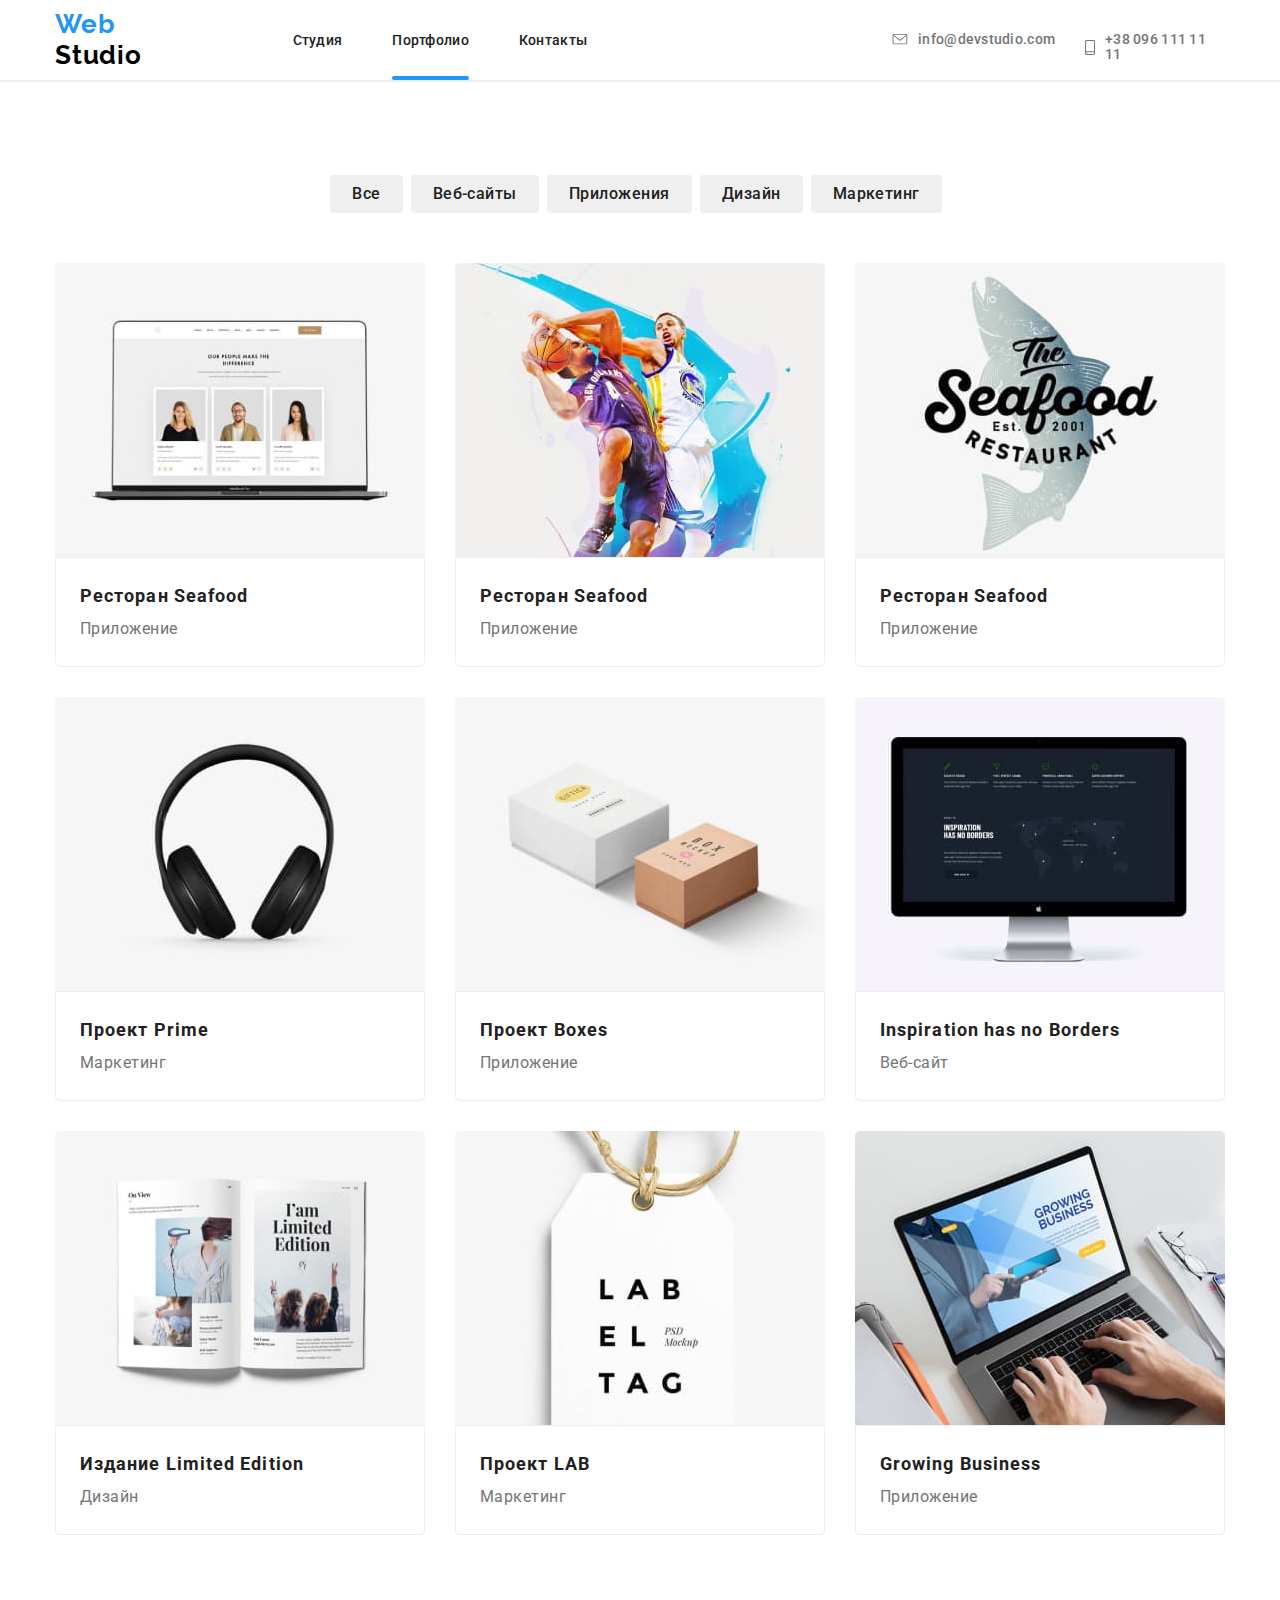
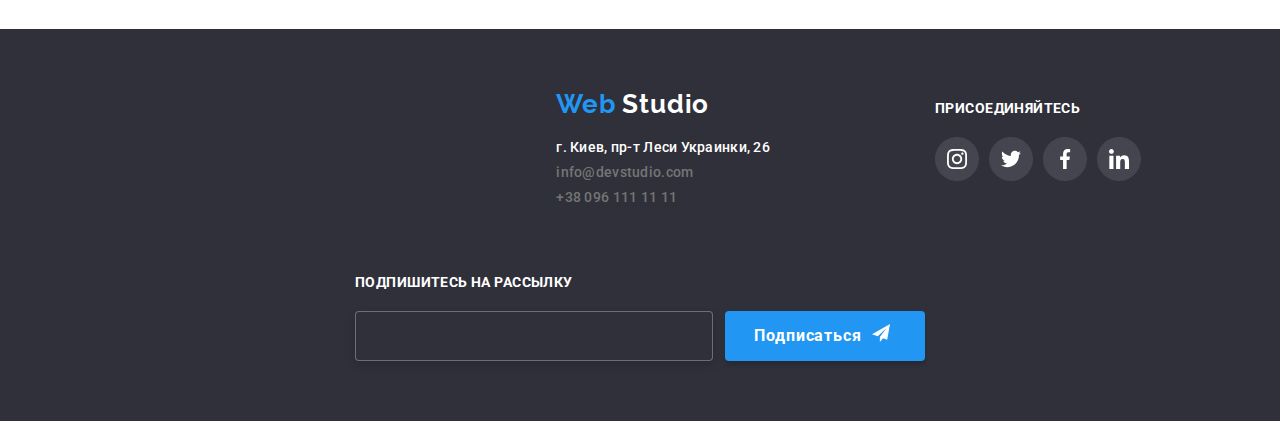
==== commit 8ce957f6: "каша в портфолио и в футере =(" ====
--- a/portfolio.html
+++ b/portfolio.html
@@ -99,7 +99,9 @@
                     <li class="portfolio-example-list-item">
                         <a class="portfolio-card-link link" href="">
                             <div class="portfolio-card">
-                                <img class="portfolio-image" src="./images/portfolio-1.jpg" alt="ноутбук">
+                                <img class="portfolio-image"
+                                    srcset="./images/portfolio-1.jpg 1x, ./images/portfolio-1@2x.jpg 2x"
+                                    src="./images/portfolio-1.jpg" alt="ноутбук">
                                 <div class="overlay">
                                     <p class="overlay-text">Технокряк это современная площадка распространения
                                         коронавируса.
@@ -117,7 +119,9 @@
                     <li class="portfolio-example-list-item">
                         <a class="portfolio-card-link link" href="">
                             <div class="portfolio-card">
-                                <img src="./images/portfolio-2.jpg" alt="баскетболисты">
+                                <img class="portfolio-image"
+                                    srcset="./images/portfolio-2.jpg 1x, ./images/portfolio-2@2x.jpg 2x"
+                                    src="./images/portfolio-2.jpg" alt="баскетболисты">
                                 <div class="overlay">
                                     <p class="overlay-text">Технокряк это современная площадка распространения
                                         коронавируса.
@@ -135,7 +139,9 @@
                     <li class="portfolio-example-list-item">
                         <a class="portfolio-card-link link" href="">
                             <div class="portfolio-card">
-                                <img src="./images/portfolio-3.jpg" alt="лого ресторана">
+                                <img class="portfolio-image"
+                                    srcset="./images/portfolio-3.jpg 1x, ./images/portfolio-3@2x.jpg 2x"
+                                    src="./images/portfolio-3.jpg" alt="лого ресторана">
                                 <div class="overlay">
                                     <p class="overlay-text">Технокряк это современная площадка распространения
                                         коронавируса.
@@ -153,7 +159,9 @@
                     <li class="portfolio-example-list-item">
                         <a class="portfolio-card-link link" href="">
                             <div class="portfolio-card">
-                                <img src="./images/portfolio-4.jpg" alt="наушники">
+                                <img class="portfolio-image"
+                                    srcset="./images/portfolio-4.jpg 1x, ./images/portfolio-4@2x.jpg 2x"
+                                    src="./images/portfolio-4.jpg" alt="наушники">
                                 <div class="overlay">
                                     <p class="overlay-text">Технокряк это современная площадка распространения
                                         коронавируса.
@@ -171,7 +179,9 @@
                     <li class="portfolio-example-list-item">
                         <a class="portfolio-card-link link" href="">
                             <div class="portfolio-card">
-                                <img src="./images/portfolio-5.jpg" alt="коробки">
+                                <img class="portfolio-image"
+                                    srcset="./images/portfolio-5.jpg 1x, ./images/portfolio-5@2x.jpg 2x"
+                                    src="./images/portfolio-5.jpg" alt="коробки">
                                 <div class="overlay">
                                     <p class="overlay-text">Технокряк это современная площадка распространения
                                         коронавируса.
@@ -189,7 +199,9 @@
                     <li class="portfolio-example-list-item">
                         <a class="portfolio-card-link link" href="">
                             <div class="portfolio-card">
-                                <img src="./images/portfolio-6.jpg" alt="ПК">
+                                <img class="portfolio-image"
+                                    srcset="./images/portfolio-6.jpg 1x, ./images/portfolio-6@2x.jpg 2x"
+                                    src="./images/portfolio-6.jpg" alt="ПК">
                                 <div class="overlay">
                                     <p class="overlay-text">Технокряк это современная площадка распространения
                                         коронавируса.
@@ -207,7 +219,9 @@
                     <li class="portfolio-example-list-item">
                         <a class="portfolio-card-link link" href="">
                             <div class="portfolio-card">
-                                <img src="./images/portfolio-7.jpg" alt="журнал">
+                                <img class="portfolio-image"
+                                    srcset="./images/portfolio-7.jpg 1x, ./images/portfolio-7@2x.jpg 2x"
+                                    src="./images/portfolio-7.jpg" alt="журнал">
                                 <div class="overlay">
                                     <p class="overlay-text">Технокряк это современная площадка распространения
                                         коронавируса.
@@ -225,7 +239,9 @@
                     <li class="portfolio-example-list-item">
                         <a class="portfolio-card-link link" href="">
                             <div class="portfolio-card">
-                                <img src="./images/portfolio-8.jpg" alt="лого проекта">
+                                <img class="portfolio-image"
+                                    srcset="./images/portfolio-8.jpg 1x, ./images/portfolio-8@2x.jpg 2x"
+                                    src="./images/portfolio-8.jpg" alt="лого проекта">
                                 <div class="overlay">
                                     <p class="overlay-text">Технокряк это современная площадка распространения
                                         коронавируса.
@@ -243,7 +259,9 @@
                     <li class="portfolio-example-list-item">
                         <a class="portfolio-card-link link" href="">
                             <div class="portfolio-card">
-                                <img src="./images/portfolio-9.jpg" alt="ноутбук">
+                                <img class="portfolio-image"
+                                    srcset="./images/portfolio-9.jpg 1x, ./images/portfolio-9@2x.jpg 2x"
+                                    src="./images/portfolio-9.jpg" alt="ноутбук">
                                 <div class="overlay">
                                     <p class="overlay-text">Технокряк это современная площадка распространения
                                         коронавируса.
--- a/css/portfolio.min.css
+++ b/css/portfolio.min.css
@@ -1,2 +1,2 @@
-/*! normalize.css v8.0.1 | MIT License | github.com/necolas/normalize.css */html{line-height:1.15;-webkit-text-size-adjust:100%}body{margin:0}main{display:block}h1{font-size:2em;margin:0.67em 0}hr{box-sizing:content-box;height:0;overflow:visible}pre{font-family:monospace, monospace;font-size:1em}a{background-color:transparent}abbr[title]{border-bottom:none;text-decoration:underline;text-decoration:underline dotted}b,strong{font-weight:bolder}code,kbd,samp{font-family:monospace, monospace;font-size:1em}small{font-size:80%}sub,sup{font-size:75%;line-height:0;position:relative;vertical-align:baseline}sub{bottom:-0.25em}sup{top:-0.5em}img{border-style:none}button,input,optgroup,select,textarea{font-family:inherit;font-size:100%;line-height:1.15;margin:0}button,input{overflow:visible}button,select{text-transform:none}button,[type="button"],[type="reset"],[type="submit"]{-webkit-appearance:button}button::-moz-focus-inner,[type="button"]::-moz-focus-inner,[type="reset"]::-moz-focus-inner,[type="submit"]::-moz-focus-inner{border-style:none;padding:0}button:-moz-focusring,[type="button"]:-moz-focusring,[type="reset"]:-moz-focusring,[type="submit"]:-moz-focusring{outline:1px dotted ButtonText}fieldset{padding:0.35em 0.75em 0.625em}legend{box-sizing:border-box;color:inherit;display:table;max-width:100%;padding:0;white-space:normal}progress{vertical-align:baseline}textarea{overflow:auto}[type="checkbox"],[type="radio"]{box-sizing:border-box;padding:0}[type="number"]::-webkit-inner-spin-button,[type="number"]::-webkit-outer-spin-button{height:auto}[type="search"]{-webkit-appearance:textfield;outline-offset:-2px}[type="search"]::-webkit-search-decoration{-webkit-appearance:none}::-webkit-file-upload-button{-webkit-appearance:button;font:inherit}details{display:block}summary{display:list-item}template{display:none}[hidden]{display:none}@font-face{font-family:"Raleway";font-style:normal;font-weight:700;src:local("Raleway Bold"),local("Raleway-Bold"),url("../fonts/raleway-v16-latin-700.woff2") format("woff2"),url("../fonts/raleway-v16-latin-700.woff") format("woff")}html{box-sizing:border-box}*,*::before,*::after{box-sizing:inherit;margin:0;padding:0}body{background-color:#ffffff;font-family:"Roboto",sans-serif;font-size:14px}.link{text-decoration:none;color:inherit}.list{list-style:none;padding-left:0;padding-right:0}.section-title{font-weight:700;font-size:36px;line-height:1.16;text-align:center;letter-spacing:0.03em;color:#212121}ul,li,h1,h2,h3,h4,h5,h6,p{margin-top:0;margin-bottom:0}img{display:block;max-width:100%}@media screen and (min-device-pixel-ratio: 2), screen and (min-resolution: 192dpi), screen and (min-resolution: 2dppx){.banner{background-image:url(../../images/background/mobile-background.jpg)}}.container{padding-left:15px;padding-right:15px;margin-left:auto;margin-right:auto;background-color:orange}@media screen and (min-width: 480px){.container{background-color:palevioletred;margin-left:auto;margin-right:auto;width:480px}}@media screen and (min-width: 768px){.container{background-color:powderblue;width:768px}}@media screen and (min-width: 1200px){.container{background-color:aquamarine;width:1200px}}.backdrop{position:fixed;top:0;left:0;z-index:999;width:100%;height:100%;background:rgba(0,0,0,0.2)}.backdrop.is-hidden{opacity:0;pointer-events:none}.modal{position:absolute;top:50%;left:50%;transform:translate(-50%, -50%);width:528px;height:581px;background:#FFFFFF;box-shadow:0px 1px 3px rgba(0,0,0,0.12),0px 1px 1px rgba(0,0,0,0.14),0px 2px 1px rgba(0,0,0,0.2);border-radius:4px}.contact-form{position:relative;padding:40px;display:flex;flex-direction:column;box-sizing:border-box;background-color:#FFFFFF}.close-button{position:absolute;top:1%;right:1%;border-radius:50%;width:30px;height:30px;cursor:pointer;background:#FFFFFF;border:1px solid rgba(0,0,0,0.1)}.close-button-icon{margin-top:3px;width:11px;height:11px}.close-button:hover .close-button-icon,.close-button:focus .close-button-icon{fill:#2196f3;cursor:pointer}.input-div{position:relative}.modal-title{font-style:400;font-weight:700;font-size:20px;line-height:1.15;letter-spacing:0.03em;color:#212121;margin-bottom:30px;margin-left:auto;margin-right:auto}.contact-form-label[placehoder],.checkbox-label{font-weight:400;font-size:14px;line-height:16px;letter-spacing:0.01em;color:#757575}.contact-form-input[placehoder],.checkbox-input[placehoder]{margin-left:42px}.input-icon{position:absolute;top:0;left:0;width:18px;height:18px;margin-left:16px;margin-top:11px;margin-bottom:11px;margin-right:8px;fill:#212121}.contact-form-label{position:absolute;top:0;left:0;margin-left:42px;margin-top:12px;margin-bottom:12px;color:#757575;transition:250ms}.contact-form-input:focus,.user-comment:focus{outline:none;border-color:#2196f3}.contact-form-input:focus ~ .contact-form-label,.contact-form-input:not(:placeholder-shown) ~ .contact-form-label{color:#2196f3;transform:translateY(-30px) translateX(-28px)}.contact-form-input:focus ~ .input-icon,.contact-form-input:not(:placeholder-shown) ~ .input-icon{fill:#2196f3}.user-comment:focus ~ .comment-label,.user-comment:not(:placeholder-shown) ~ .comment-label{color:#2196f3;transform:translateY(-31px) translateX(-2px);margin:0}.user-comment:focus+[placeholder]{display:hidden}.contact-form-input{width:448px;height:40px;margin-bottom:28px;padding-left:42px;padding-right:16px;box-sizing:border-box;border:1px solid rgba(33,33,33,0.2);border-radius:4px}.comment-label{position:absolute;top:0;left:0;font-weight:400;font-size:14px;line-height:16px;letter-spacing:0.01em;color:#757575;transition:250ms;padding-left:16px;padding-top:12px}.user-comment{width:448px;height:120px;resize:none;box-sizing:border-box;margin-bottom:20px;padding-left:16px;padding-right:16px;padding-top:12px;padding-bottom:12px;border:1px solid rgba(33,33,33,0.2);border-radius:4px}.checkbox-div{position:relative;margin-bottom:30px}.checkbox-input{-webkit-appearance:none;-moz-appearance:none;appearance:none;position:absolute}.checkbox-input:checked ~ .checkbox-icon{background-color:#2196f3;border:none}.checkbox-label{display:flex;justify-content:center;align-items:center;flex-direction:row-reverse;font-weight:400;font-size:14px;line-height:16px;letter-spacing:0.01em;color:#757575}.checkbox-icon{box-sizing:border-box;width:16px;height:15px;fill:#fff;background-color:#fff;border:2px solid #212121;border-radius:1px;margin-right:9px}.submit-button{font-weight:700;font-size:16px;line-height:1.87;letter-spacing:0.06em;color:#ffffff;background-color:#2196f3;width:200px;height:50px;outline:none;border:unset;cursor:pointer;box-shadow:0px 4px 4px rgba(0,0,0,0.15);border-radius:4px;margin-left:auto;margin-right:auto}.header{border-bottom:1px solid #ECECEC}.header .container{position:relative;display:flex}@media screen and (max-width: 767px){.header .container{align-items:center;justify-content:space-between}}@media screen and (min-width: 768px){.header .container{justify-content:space-between}}@media screen and (min-width: 1200px){.header .container{height:80px;align-items:center}}.logo-studio-header{color:#000}.logo-link-header{font-family:"Raleway",sans-serif;font-weight:700;font-size:26px;line-height:1.19;letter-spacing:0.03em;color:#2196f3}@media screen and (min-width: 768px){.logo-link-header{padding-top:16px;padding-bottom:16px}}@media screen and (min-width: 768px){.logo-link-header{padding-top:26px;padding-bottom:26px}}@media screen and (min-width: 1200px){.logo-link-header{padding-top:24px;padding-bottom:25px;margin-right:85px}}@media screen and (max-width: 767px){.menu-wrapper{position:absolute;top:100%;left:0;width:100%;background-color:#fff;box-shadow:0px 4px 8px rgba(0,0,0,0.04),0px 2px 4px rgba(0,0,0,0.08),0px 1px 3px rgba(0,0,0,0.16);display:none}}.menu-wrapper.is-open{display:block}@media screen and (min-width: 768px){.menu-wrapper{display:flex;flex-direction:row;align-items:center}}@media screen and (min-width: 1200px){.menu-wrapper{height:81px;align-items:baseline}}.menu-button .burger-close{display:none}.menu-button.is-open .burger-menu{display:none}.menu-button.is-open .burger-close{display:block;fill:#2196F3}.menu-button{border:none;background-color:transparent}@media screen and (min-width: 768px){.menu-button{display:none}}@media screen and (min-width: 1200px){.menu-button{display:none}}.navigation-list{display:flex}@media screen and (max-width: 767px){.navigation-list{flex-direction:column;align-items:center;justify-content:center}}@media screen and (min-width: 1200px){.navigation-list{display:flex}}@media screen and (max-width: 767px){.navigation-list-item:first-child{margin-top:60px}.navigation-list-item:not(:last-child){margin-bottom:40px}.navigation-list-item:last-child{margin-bottom:60px}}@media screen and (min-width: 768px){.navigation-list-item:not(:last-child){margin-right:50px}.navigation-list-item:last-child{margin-right:84px}}@media screen and (min-width: 768px) and (min-width: 1200px){.navigation-list-item:not(:last-child){margin-right:50px}.navigation-list-item:last-child{margin-right:305px}}.navigation-list-item .navigation-list-link{position:relative;font-weight:500;font-size:18px;font-style:normal;line-height:1.16;letter-spacing:0.02em;color:#212121;transition:250ms cubic-bezier(0.4, 0, 0.2, 1)}@media screen and (min-width: 768px){.navigation-list-item .navigation-list-link{font-size:14px;line-height:1.14}}@media screen and (min-width: 1200px){.navigation-list-item .navigation-list-link{font-size:14px;line-height:1.14;padding-top:32px;padding-bottom:32px}}.navigation-list-item .navigation-list-link:hover,.navigation-list-item .navigation-list-link:focus{color:#2196f3}.navigation-list-item .navigation-list-link .current{color:#2196F3}.navigation-list-item .current::after{position:absolute;content:"";width:100%;height:4px;background-color:#2196F3;border-radius:2px;display:block}@media screen and (max-width: 767px){.navigation-list-item .current::after{bottom:-40%}}@media screen and (min-width: 768px){.navigation-list-item .current::after{bottom:-195%}}@media screen and (min-width: 1200px){.navigation-list-item .current::after{bottom:0}}.header-address{display:flex}@media screen and (max-width: 767px){.header-address{flex-direction:column;align-items:center}}@media screen and (min-width: 768px){.header-address{flex-direction:column}}@media screen and (min-width: 1200px){.header-address{flex-direction:row}}@media screen and (max-width: 767px){.mail-link-block{margin-bottom:16px}}@media screen and (min-width: 768px){.mail-link-block{margin-bottom:10px}}@media screen and (min-width: 1200px){.mail-link-block{margin-right:30px}}@media screen and (max-width: 767px){.phone-link-block{margin-bottom:62px}}.company-address-header{font-weight:500;font-size:18px;font-style:normal;line-height:1.16;letter-spacing:0.02em;color:#757575}@media screen and (min-width: 768px){.company-address-header{font-size:12px}}@media screen and (min-width: 1200px){.company-address-header{font-size:14px;line-height:1.14;padding-top:32px;padding-bottom:32px;display:flex;align-items:center}}.company-address-header:hover,.company-address-header:focus{color:#2196f3;transition:250ms cubic-bezier(0.4, 0, 0.2, 1)}.company-address-svg{fill:currentColor}@media screen and (min-width: 1200px){.company-address-svg{margin-right:10px}}.portfolio{border-top:1px solid #eeeeee;padding-top:93px;padding-bottom:94px}.portfolio-button-list{display:flex;flex-wrap:wrap;margin-bottom:50px}@media screen and (min-width: 768px){.portfolio-button-list{justify-content:center}}.portfolio-button-list-item{font-weight:500;font-size:16px;line-height:1.62;letter-spacing:0.03em;color:#212121;border:unset;border-radius:4px;cursor:pointer;padding-left:22px;padding-right:22px;padding-top:6px;padding-bottom:6px;margin-right:8px;transition:250ms cubic-bezier(0.4, 0, 0.2, 1)}@media screen and (max-width: 767px){.portfolio-button-list-item{margin-bottom:15px}}@media screen and (min-width: 768px){.portfolio-button-list-item{margin-bottom:0}}.portfolio-button-list-item:hover,.portfolio-button-list-item:focus{color:#fff;background-color:#2196f3;box-shadow:0px 2px 2px rgba(0,0,0,0.12),0px 1px 2px rgba(0,0,0,0.08),0px 3px 1px rgba(0,0,0,0.1)}.portfolio-example-list{display:flex}@media screen and (max-width: 767px){.portfolio-example-list{flex-direction:column;align-items:center}}@media screen and (min-width: 768px){.portfolio-example-list{flex-wrap:wrap}}@media screen and (min-width: 1200px){.portfolio-example-list{flex-wrap:wrap;justify-content:center}}@media screen and (min-width: 768px){.portfolio-image{width:450px;height:294px}}@media screen and (min-width: 768px){.portfolio-image{width:354px;height:404px}.portfolio-image:nth-child(even){margin-right:30px;margin-bottom:30px}}@media screen and (min-width: 1200px){.portfolio-image{width:370px;height:294px}}@media screen and (min-width: 1200px){.portfolio-example-list-item{margin-right:30px;margin-bottom:30px}.portfolio-example-list-item:nth-child(3n){margin-right:0}.portfolio-example-list-item:nth-child(n+7){margin-bottom:0}}.portfolio-card-link{width:370px;height:404px;display:block}.portfolio-card-link:hover,.portfolio-card-link:focus{box-shadow:1px 4px 6px rgba(0,0,0,0.16),0px 4px 4px rgba(0,0,0,0.06),0px 1px 1px rgba(0,0,0,0.12)}.overlay{position:absolute;top:100%;bottom:0;opacity:1;width:100%;height:100%;background:rgba(33,150,243,0.9);transition:250ms cubic-bezier(0.4, 0, 0.2, 1)}.portfolio-card-link:hover .overlay,.portfolio-card-link:focus .overlay{transform:translatey(0);top:0}.overlay-text{font-weight:400;font-size:18px;line-height:1.55;letter-spacing:0.03em;color:#fff;padding-top:65px;padding-bottom:65px;padding-left:24px;padding-right:24px}.portfolio-example-title{font-weight:700;font-size:18px;line-height:2;letter-spacing:0.06em;color:#212121}.portfolio-example-text{font-weight:400;font-size:16px;line-height:30px;letter-spacing:0.03em;color:#757575}.portfolio-card{position:relative;border-top-right-radius:5px;border-top-left-radius:5px;overflow:hidden}.portfolio-card-content{height:110px;padding-top:20px;padding-bottom:20px;padding-left:24px;padding-right:24px;border:1px solid #eeeeee;border-bottom-right-radius:5px;border-bottom-left-radius:5px;overflow:hidden}.footer{padding-top:60px;padding-bottom:60px;background-color:#2f303a}.footer .container{display:flex}@media screen and (max-width: 767px){.footer .container{flex-direction:column}}@media screen and (min-width: 768px){.footer .container{flex-wrap:wrap}}@media screen and (min-width: 1200px){.footer .container{align-items:baseline;justify-content:space-between}}.footer-contacts{margin-right:auto;margin-left:auto;margin-bottom:60px;display:flex;flex-direction:column;justify-content:center;align-items:center}@media screen and (min-width: 768px){.footer-contacts{margin-right:165px}}@media screen and (max-width: 1199px){.footer-contacts-list{display:flex;flex-direction:column;justify-content:center;align-items:center}}.company-address,.company-mail-footer,.company-phone-footer{display:block;margin-bottom:9px;font-weight:500;font-size:14px;font-style:normal;line-height:1.14;letter-spacing:0.02em}.company-address{color:#fff}.company-mail-footer,.company-phone-footer{color:#757575}.join,.subscribe{display:block;margin-bottom:20px;font-weight:700;font-size:14px;line-height:1.14;letter-spacing:0.03em;text-transform:uppercase;color:#fff}@media screen and (max-width: 1199px){.join,.subscribe{margin-left:auto;margin-right:auto}}.logo-link-footer{font-family:"Raleway",sans-serif;font-weight:700;font-size:26px;line-height:1.19;letter-spacing:0.03em;color:#2196f3;display:block;margin-bottom:20px}@media screen and (min-width: 768px){.logo-link-footer{margin-left:auto;margin-right:auto}}@media screen and (min-width: 1200px){.logo-link-footer{margin-left:0}}.logo-studio-footer{color:#ffffff}.footer-join{display:flex;flex-direction:column;justify-content:center;margin-bottom:60px}@media screen and (min-width: 768px){.footer-join{margin-right:74px}}.join-links-list{display:flex;justify-content:center}@media screen and (min-width: 1200px){.join-links-list{justify-content:space-between}}.join-logo-link{height:44px;width:44px;display:block;border-radius:50%;transition:250ms cubic-bezier(0.4, 0, 0.2, 1)}.join-logo-link:hover,.join-logo-link:focus{background-color:#2196f3}.join-logo-link:not(last-child){margin-right:10px}.join-logo-link-svg{width:44px;height:44px;fill:#fff}@media screen and (min-width: 768px){.footer-subscribe{margin:0 auto}}.subscribe{display:flex;margin-bottom:20px}.subscribe-block{display:flex}@media screen and (max-width: 767px){.subscribe-block{flex-direction:column;justify-content:center;align-items:center}}@media screen and (min-width: 768px){.subscribe-block{flex-direction:column;align-items:center}}@media screen and (min-width: 1200px){.subscribe-block{flex-direction:column;align-items:flex-start}}.subscribe-input{margin-bottom:20px}.subscribe-button{font-weight:700;font-size:16px;line-height:1.87;letter-spacing:0.06em;color:#ffffff;background-color:#2196f3;width:200px;height:50px;outline:none;border:unset;cursor:pointer;box-shadow:0px 4px 4px rgba(0,0,0,0.15);border-radius:4px;display:flex;align-items:center;justify-content:center}.subscribe-button-icon{fill:#fff;margin-left:10px}.subscribe-input{display:flex;width:358px;height:50px;background-color:#2f303a;border:1px solid rgba(255,255,255,0.3);filter:drop-shadow(0px 4px 4px rgba(0,0,0,0.15));border-radius:4px;margin-right:12px}.subscribe-input[placeholder]{padding-left:16px;font-weight:400;font-size:16px;line-height:1.25px;letter-spacing:0.03em;color:rgba(255,255,255,0.6)}.subscribe-block{display:flex}
+/*! normalize.css v8.0.1 | MIT License | github.com/necolas/normalize.css */html{line-height:1.15;-webkit-text-size-adjust:100%}body{margin:0}main{display:block}h1{font-size:2em;margin:0.67em 0}hr{box-sizing:content-box;height:0;overflow:visible}pre{font-family:monospace, monospace;font-size:1em}a{background-color:transparent}abbr[title]{border-bottom:none;text-decoration:underline;text-decoration:underline dotted}b,strong{font-weight:bolder}code,kbd,samp{font-family:monospace, monospace;font-size:1em}small{font-size:80%}sub,sup{font-size:75%;line-height:0;position:relative;vertical-align:baseline}sub{bottom:-0.25em}sup{top:-0.5em}img{border-style:none}button,input,optgroup,select,textarea{font-family:inherit;font-size:100%;line-height:1.15;margin:0}button,input{overflow:visible}button,select{text-transform:none}button,[type="button"],[type="reset"],[type="submit"]{-webkit-appearance:button}button::-moz-focus-inner,[type="button"]::-moz-focus-inner,[type="reset"]::-moz-focus-inner,[type="submit"]::-moz-focus-inner{border-style:none;padding:0}button:-moz-focusring,[type="button"]:-moz-focusring,[type="reset"]:-moz-focusring,[type="submit"]:-moz-focusring{outline:1px dotted ButtonText}fieldset{padding:0.35em 0.75em 0.625em}legend{box-sizing:border-box;color:inherit;display:table;max-width:100%;padding:0;white-space:normal}progress{vertical-align:baseline}textarea{overflow:auto}[type="checkbox"],[type="radio"]{box-sizing:border-box;padding:0}[type="number"]::-webkit-inner-spin-button,[type="number"]::-webkit-outer-spin-button{height:auto}[type="search"]{-webkit-appearance:textfield;outline-offset:-2px}[type="search"]::-webkit-search-decoration{-webkit-appearance:none}::-webkit-file-upload-button{-webkit-appearance:button;font:inherit}details{display:block}summary{display:list-item}template{display:none}[hidden]{display:none}@font-face{font-family:"Raleway";font-style:normal;font-weight:700;src:local("Raleway Bold"),local("Raleway-Bold"),url("../fonts/raleway-v16-latin-700.woff2") format("woff2"),url("../fonts/raleway-v16-latin-700.woff") format("woff")}html{box-sizing:border-box}*,*::before,*::after{box-sizing:inherit;margin:0;padding:0}body{background-color:#ffffff;font-family:"Roboto",sans-serif;font-size:14px}.link{text-decoration:none;color:inherit}.list{list-style:none;padding-left:0;padding-right:0}.section-title{font-weight:700;font-size:36px;line-height:1.16;text-align:center;letter-spacing:0.03em;color:#212121}ul,li,h1,h2,h3,h4,h5,h6,p{margin-top:0;margin-bottom:0}img{display:block;max-width:100%}@media screen and (min-device-pixel-ratio: 2), screen and (min-resolution: 192dpi), screen and (min-resolution: 2dppx){.banner{background-image:url(../../images/background/mobile-background.jpg)}}.container{padding-left:15px;padding-right:15px;margin-left:auto;margin-right:auto}@media screen and (min-width: 480px){.container{margin-left:auto;margin-right:auto;width:480px}}@media screen and (min-width: 768px){.container{width:768px}}@media screen and (min-width: 1200px){.container{width:1200px}}.backdrop{position:fixed;top:0;left:0;z-index:999;width:100%;height:100%;background:rgba(0,0,0,0.2)}.backdrop.is-hidden{opacity:0;pointer-events:none}.modal{width:100%;height:609px;position:absolute;top:50%;left:50%;transform:translate(-50%, -50%);background:#FFFFFF;box-shadow:0px 1px 3px rgba(0,0,0,0.12),0px 1px 1px rgba(0,0,0,0.14),0px 2px 1px rgba(0,0,0,0.2);border-radius:4px}@media screen and (max-width: 1199px){.modal{width:450px}}@media screen and (min-width: 1200px){.modal{width:528px;height:581px}}.contact-form{position:relative;padding:40px;display:flex;flex-direction:column;box-sizing:border-box;background-color:#FFFFFF}.close-button{position:absolute;top:1%;right:1%;border-radius:50%;width:30px;height:30px;cursor:pointer;background:#FFFFFF;border:1px solid rgba(0,0,0,0.1)}.close-button-icon{margin-top:3px;width:11px;height:11px}.close-button:hover .close-button-icon,.close-button:focus .close-button-icon{fill:#2196f3;cursor:pointer}.input-div{position:relative}.modal-title{font-style:400;font-weight:700;font-size:20px;line-height:1.15;letter-spacing:0.03em;color:#212121;margin-bottom:30px;margin-left:auto;margin-right:auto}.contact-form-label[placehoder]{font-weight:400;font-size:14px;line-height:1.14;letter-spacing:0.01em;color:#757575}.contact-form-input[placehoder],.checkbox-input[placehoder]{margin-left:42px}.input-icon{position:absolute;top:0;left:0;width:18px;height:18px;margin-left:16px;margin-top:11px;margin-bottom:11px;margin-right:8px;fill:#212121}.contact-form-label{position:absolute;top:0;left:0;margin-left:42px;margin-top:12px;margin-bottom:12px;color:#757575;transition:250ms}.contact-form-input:focus,.user-comment:focus{outline:none;border-color:#2196f3}.contact-form-input:focus ~ .contact-form-label,.contact-form-input:not(:placeholder-shown) ~ .contact-form-label{color:#2196f3;transform:translateY(-30px) translateX(-28px)}.contact-form-input:focus ~ .input-icon,.contact-form-input:not(:placeholder-shown) ~ .input-icon{fill:#2196f3}.user-comment:focus ~ .comment-label,.user-comment:not(:placeholder-shown) ~ .comment-label{color:#2196f3;transform:translateY(-31px) translateX(-2px);margin:0}.user-comment:focus+[placeholder]{display:hidden}.contact-form-input{width:100%;height:40px;margin-bottom:28px;padding-left:42px;padding-right:16px;box-sizing:border-box;border:1px solid rgba(33,33,33,0.2);border-radius:4px}@media screen and (min-width: 480px){.contact-form-input{width:370px}}@media screen and (min-width: 768px){.contact-form-input{width:370px}}@media screen and (min-width: 1200px){.contact-form-input{width:448px}}.comment-label{position:absolute;top:0;left:0;font-weight:400;font-size:14px;line-height:16px;letter-spacing:0.01em;color:#757575;transition:250ms;padding-left:16px;padding-top:12px}.user-comment{width:100%;height:120px;resize:none;box-sizing:border-box;margin-bottom:20px;padding-left:16px;padding-right:16px;padding-top:12px;padding-bottom:12px;border:1px solid rgba(33,33,33,0.2);border-radius:4px}@media screen and (min-width: 768px){.user-comment{width:370px}}@media screen and (min-width: 1200px){.user-comment{width:448px}}.checkbox-div{position:relative;margin-bottom:30px}.checkbox-input{-webkit-appearance:none;-moz-appearance:none;appearance:none;position:absolute}.checkbox-input:checked ~ .checkbox-icon{background-color:#2196f3;border:none}.checkbox-label{font-weight:400;font-size:12px;line-height:1.16;letter-spacing:0.01em;color:#757575;display:flex;justify-content:center;align-items:center;flex-direction:row-reverse}@media screen and (min-width: 1200px){.checkbox-label{font-size:14px;line-height:1.71}}.checkbox-icon{box-sizing:border-box;width:16px;height:15px;fill:#fff;background-color:#fff;border:2px solid #212121;border-radius:1px;margin-right:9px}.submit-button{font-weight:700;font-size:16px;line-height:1.87;letter-spacing:0.06em;color:#ffffff;background-color:#2196f3;width:200px;height:50px;outline:none;border:unset;cursor:pointer;box-shadow:0px 4px 4px rgba(0,0,0,0.15);border-radius:4px;margin-left:auto;margin-right:auto}.header{border-bottom:1px solid #ECECEC}.header .container{position:relative;display:flex}@media screen and (max-width: 767px){.header .container{align-items:center;justify-content:space-between}}@media screen and (min-width: 768px){.header .container{justify-content:space-between}}@media screen and (min-width: 1200px){.header .container{height:80px;align-items:center}}.logo-studio-header{color:#000}.logo-link-header{font-family:"Raleway",sans-serif;font-weight:700;font-size:26px;line-height:1.19;letter-spacing:0.03em;color:#2196f3}@media screen and (min-width: 768px){.logo-link-header{padding-top:16px;padding-bottom:16px}}@media screen and (min-width: 768px){.logo-link-header{padding-top:26px;padding-bottom:26px}}@media screen and (min-width: 1200px){.logo-link-header{padding-top:24px;padding-bottom:25px;margin-right:85px}}@media screen and (max-width: 767px){.menu-wrapper{position:absolute;top:100%;left:0;width:100%;background-color:#fff;box-shadow:0px 4px 8px rgba(0,0,0,0.04),0px 2px 4px rgba(0,0,0,0.08),0px 1px 3px rgba(0,0,0,0.16);display:none}}.menu-wrapper.is-open{display:block}@media screen and (min-width: 768px){.menu-wrapper{display:flex;flex-direction:row;align-items:center}}@media screen and (min-width: 1200px){.menu-wrapper{height:81px;align-items:baseline}}.menu-button .burger-close{display:none}.menu-button.is-open .burger-menu{display:none}.menu-button.is-open .burger-close{display:block;fill:#2196F3}.menu-button{border:none;background-color:transparent}@media screen and (min-width: 768px){.menu-button{display:none}}@media screen and (min-width: 1200px){.menu-button{display:none}}.navigation-list{display:flex}@media screen and (max-width: 767px){.navigation-list{flex-direction:column;align-items:center;justify-content:center}}@media screen and (min-width: 1200px){.navigation-list{display:flex}}@media screen and (max-width: 767px){.navigation-list-item:first-child{margin-top:60px}.navigation-list-item:not(:last-child){margin-bottom:40px}.navigation-list-item:last-child{margin-bottom:60px}}@media screen and (min-width: 768px){.navigation-list-item:not(:last-child){margin-right:50px}.navigation-list-item:last-child{margin-right:84px}}@media screen and (min-width: 768px) and (min-width: 1200px){.navigation-list-item:not(:last-child){margin-right:50px}.navigation-list-item:last-child{margin-right:305px}}.navigation-list-item .navigation-list-link{position:relative;font-weight:500;font-size:18px;font-style:normal;line-height:1.16;letter-spacing:0.02em;color:#212121;transition:250ms cubic-bezier(0.4, 0, 0.2, 1)}@media screen and (min-width: 768px){.navigation-list-item .navigation-list-link{font-size:14px;line-height:1.14}}@media screen and (min-width: 1200px){.navigation-list-item .navigation-list-link{font-size:14px;line-height:1.14;padding-top:32px;padding-bottom:32px}}.navigation-list-item .navigation-list-link:hover,.navigation-list-item .navigation-list-link:focus{color:#2196f3}.navigation-list-item .navigation-list-link .current{color:#2196F3}.navigation-list-item .current::after{position:absolute;content:"";width:100%;height:4px;background-color:#2196F3;border-radius:2px;display:block}@media screen and (max-width: 767px){.navigation-list-item .current::after{bottom:-40%}}@media screen and (min-width: 768px){.navigation-list-item .current::after{bottom:-195%}}@media screen and (min-width: 1200px){.navigation-list-item .current::after{bottom:0}}.header-address{display:flex}@media screen and (max-width: 767px){.header-address{flex-direction:column;align-items:center}}@media screen and (min-width: 768px){.header-address{flex-direction:column}}@media screen and (min-width: 1200px){.header-address{flex-direction:row}}@media screen and (max-width: 767px){.mail-link-block{margin-bottom:16px}}@media screen and (min-width: 768px){.mail-link-block{margin-bottom:10px}}@media screen and (min-width: 1200px){.mail-link-block{margin-right:30px}}@media screen and (max-width: 767px){.phone-link-block{margin-bottom:62px}}.company-address-header{font-weight:500;font-size:18px;font-style:normal;line-height:1.16;letter-spacing:0.02em;color:#757575}@media screen and (min-width: 768px){.company-address-header{font-size:12px}}@media screen and (min-width: 1200px){.company-address-header{font-size:14px;line-height:1.14;padding-top:32px;padding-bottom:32px;display:flex;align-items:center}}.company-address-header:hover,.company-address-header:focus{color:#2196f3;transition:250ms cubic-bezier(0.4, 0, 0.2, 1)}.company-address-svg{fill:currentColor}@media screen and (min-width: 1200px){.company-address-svg{margin-right:10px}}.portfolio{border-top:1px solid #eeeeee;padding-top:93px;padding-bottom:94px}.portfolio-button-list{display:flex;flex-wrap:wrap;margin-bottom:50px}@media screen and (min-width: 768px){.portfolio-button-list{justify-content:center}}.portfolio-button-list-item{font-weight:500;font-size:16px;line-height:1.62;letter-spacing:0.03em;color:#212121;border:unset;border-radius:4px;cursor:pointer;padding-left:22px;padding-right:22px;padding-top:6px;padding-bottom:6px;margin-right:8px;transition:250ms cubic-bezier(0.4, 0, 0.2, 1)}@media screen and (max-width: 767px){.portfolio-button-list-item{margin-bottom:15px}}@media screen and (min-width: 768px){.portfolio-button-list-item{margin-bottom:0}}.portfolio-button-list-item:hover,.portfolio-button-list-item:focus{color:#fff;background-color:#2196f3;box-shadow:0px 2px 2px rgba(0,0,0,0.12),0px 1px 2px rgba(0,0,0,0.08),0px 3px 1px rgba(0,0,0,0.1)}.portfolio-example-list{display:flex}@media screen and (max-width: 767px){.portfolio-example-list{flex-direction:column;align-items:center}}@media screen and (min-width: 768px){.portfolio-example-list{flex-wrap:wrap}}@media screen and (max-width: 767px){.portfolio-image{width:450px;height:294px}}@media screen and (min-width: 768px){.portfolio-image{width:354px;height:404px}}@media screen and (min-width: 1200px){.portfolio-image{width:370px;height:294px}}@media screen and (max-width: 1199px){.portfolio-example-list-item{margin-bottom:30px}}@media screen and (min-width: 1200px){.portfolio-example-list-item{margin-right:30px;margin-bottom:30px}.portfolio-example-list-item:nth-child(3n){margin-right:0}.portfolio-example-list-item:nth-child(n+7){margin-bottom:0}}.portfolio-card-link{display:block}@media screen and (min-width: 480px){.portfolio-card-link{width:450px;height:404px}}@media screen and (min-width: 768px){.portfolio-card-link{width:354px;height:404px}}@media screen and (min-width: 1200px){.portfolio-card-link{width:370px;height:404px}}.portfolio-card-link:hover,.portfolio-card-link:focus{box-shadow:1px 4px 6px rgba(0,0,0,0.16),0px 4px 4px rgba(0,0,0,0.06),0px 1px 1px rgba(0,0,0,0.12)}.overlay{position:absolute;top:100%;bottom:0;opacity:1;width:100%;height:100%;background:rgba(33,150,243,0.9);transition:250ms cubic-bezier(0.4, 0, 0.2, 1)}.portfolio-card-link:hover .overlay,.portfolio-card-link:focus .overlay{transform:translatey(0);top:0}.overlay-text{font-weight:400;font-size:18px;line-height:1.55;letter-spacing:0.03em;color:#fff;padding-top:65px;padding-bottom:65px;padding-left:24px;padding-right:24px}.portfolio-example-title{font-weight:700;font-size:18px;line-height:2;letter-spacing:0.06em;color:#212121}.portfolio-example-text{font-weight:400;font-size:16px;line-height:30px;letter-spacing:0.03em;color:#757575}.portfolio-card{position:relative;border-top-right-radius:5px;border-top-left-radius:5px;overflow:hidden}.portfolio-card-content{height:110px;padding-top:20px;padding-bottom:20px;padding-left:24px;padding-right:24px;border:1px solid #eeeeee;border-bottom-right-radius:5px;border-bottom-left-radius:5px;overflow:hidden}.footer{padding-top:60px;padding-bottom:60px;background-color:#2f303a}.footer .container{display:flex}@media screen and (max-width: 767px){.footer .container{flex-direction:column}}@media screen and (min-width: 768px){.footer .container{flex-wrap:wrap}}@media screen and (min-width: 1200px){.footer .container{align-items:baseline;justify-content:space-between}}.footer-contacts{margin-right:auto;margin-left:auto;margin-bottom:60px;display:flex;flex-direction:column;justify-content:center;align-items:center}@media screen and (min-width: 768px){.footer-contacts{margin-right:165px}}@media screen and (max-width: 1199px){.footer-contacts-list{margin-right:0;margin-left:0}}.company-address,.company-mail-footer,.company-phone-footer{display:block;margin-bottom:9px;font-weight:500;font-size:14px;font-style:normal;line-height:1.14;letter-spacing:0.02em}.company-address{color:#fff}.company-mail-footer,.company-phone-footer{color:#757575}.join,.subscribe{display:block;margin-bottom:20px;font-weight:700;font-size:14px;line-height:1.14;letter-spacing:0.03em;text-transform:uppercase;color:#fff}@media screen and (max-width: 1199px){.join,.subscribe{margin-left:auto;margin-right:auto}}.logo-link-footer{font-family:"Raleway",sans-serif;font-weight:700;font-size:26px;line-height:1.19;letter-spacing:0.03em;color:#2196f3;display:block;margin-bottom:20px}@media screen and (min-width: 768px){.logo-link-footer{margin-left:auto;margin-right:auto}}@media screen and (min-width: 1200px){.logo-link-footer{margin-left:0}}.logo-studio-footer{color:#ffffff}.footer-join{display:flex;flex-direction:column;justify-content:center;margin-bottom:60px}@media screen and (min-width: 768px){.footer-join{margin-right:74px}}.join-links-list{display:flex;justify-content:center}@media screen and (min-width: 1200px){.join-links-list{justify-content:space-between}}.join-logo-link{height:44px;width:44px;display:block;border-radius:50%;transition:250ms cubic-bezier(0.4, 0, 0.2, 1)}.join-logo-link:hover,.join-logo-link:focus{background-color:#2196f3}.join-logo-link:not(last-child){margin-right:10px}.join-logo-link-svg{width:44px;height:44px;fill:#fff}@media screen and (min-width: 768px){.footer-subscribe{margin:0 auto}}.subscribe{margin-bottom:20px}.subscribe-block{display:flex}@media screen and (max-width: 767px){.subscribe-block{flex-direction:column;justify-content:center;align-items:center}}@media screen and (min-width: 768px){.subscribe-block{flex-direction:column;align-items:center}}@media screen and (min-width: 1200px){.subscribe-block{flex-direction:row;justify-content:center;align-items:center}}@media screen and (max-width: 1199px){.subscribe-input{margin-bottom:20px}}.subscribe-button{font-weight:700;font-size:16px;line-height:1.87;letter-spacing:0.06em;color:#ffffff;background-color:#2196f3;width:200px;height:50px;outline:none;border:unset;cursor:pointer;box-shadow:0px 4px 4px rgba(0,0,0,0.15);border-radius:4px;display:flex;align-items:center;justify-content:center}.subscribe-button-icon{fill:#fff;margin-left:10px}.subscribe-input{display:flex;width:358px;height:50px;background-color:#2f303a;border:1px solid rgba(255,255,255,0.3);filter:drop-shadow(0px 4px 4px rgba(0,0,0,0.15));border-radius:4px;margin-right:12px}.subscribe-input[placeholder]{padding-left:16px;font-weight:400;font-size:16px;line-height:1.25px;letter-spacing:0.03em;color:rgba(255,255,255,0.6)}.subscribe-block{display:flex}
 /*# sourceMappingURL=portfolio.min.css.map */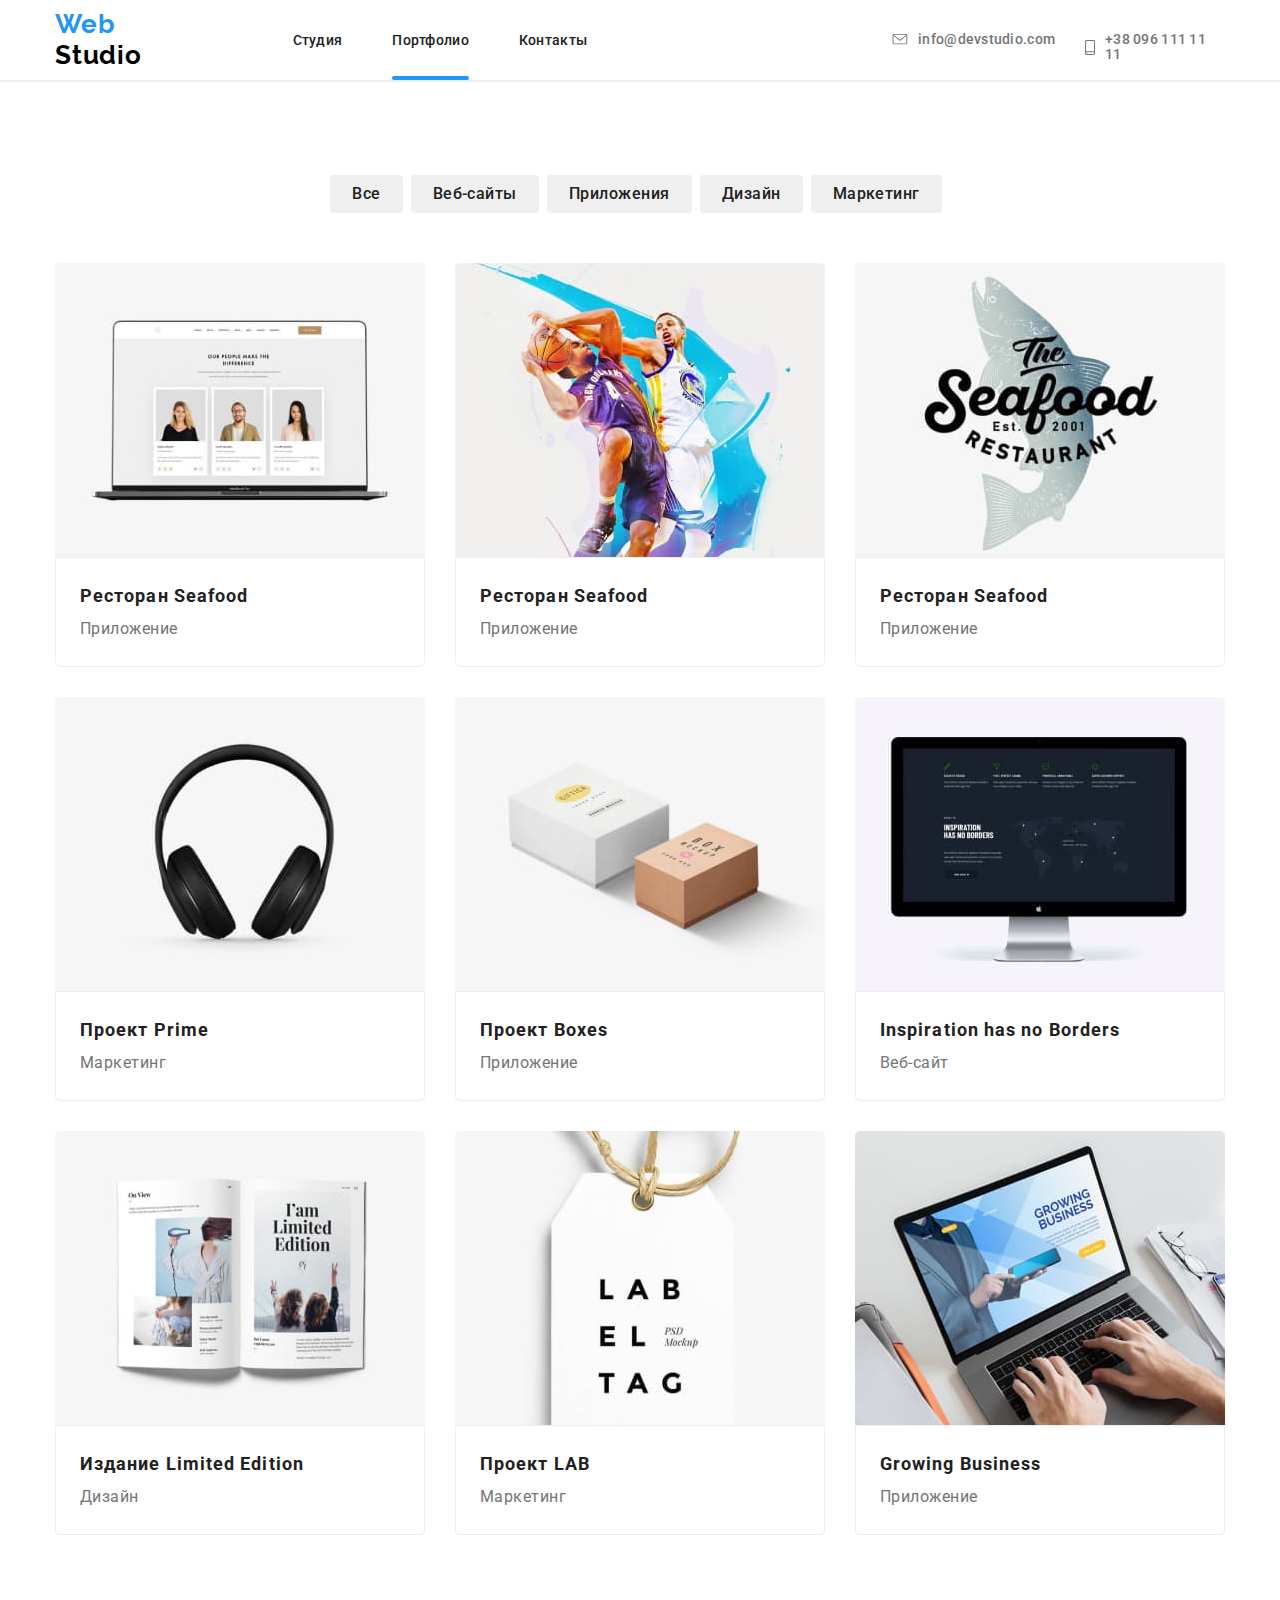
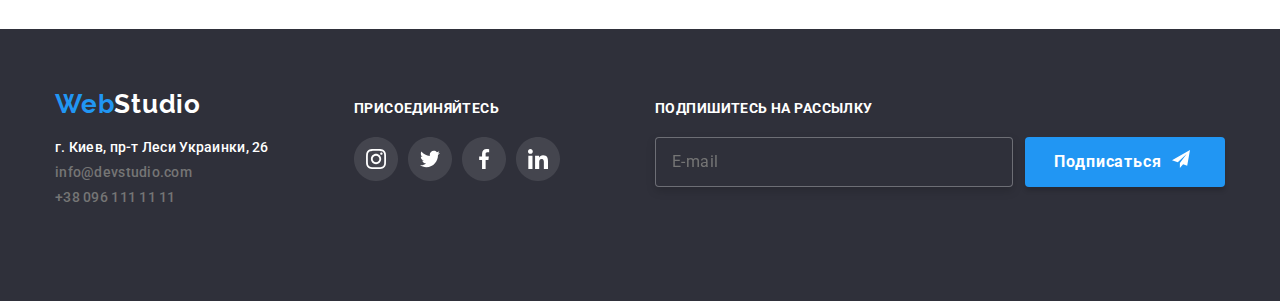
==== commit 7cf56322: "финалка 1" ====
--- a/portfolio.html
+++ b/portfolio.html
@@ -288,10 +288,10 @@
             <div class="container">
                 <h2 hidden>Контакты</h2>
                 <div class="footer-contacts">
-                    <a class="logo-link-footer link" href="./index.html">Web<span class="logo-studio-footer">
+                    <a class="logo-link-footer link" href="./index.html">Web <span class="logo-studio-footer">
                             Studio</span></a>
                     <address class="address">
-                        <ul class="list">
+                        <ul class="footer-contacts-list list">
                             <li>
                                 <a class="company-address link" href="https://goo.gl/maps/VdEKPKN24WeTXLv36"
                                     target="_blank">г.
@@ -314,28 +314,28 @@
                     <b class="join">Присоединяйтесь</b>
                     <ul class="join-links-list list">
                         <li class="join-links-item">
-                            <a class="join-logo-link" href="">
+                            <a class="join-logo-link link" href="">
                                 <svg class="join-logo-link-svg">
                                     <use href="./images/icons/symbol-defs.svg#instagram-footer"></use>
                                 </svg>
                             </a>
                         </li>
                         <li class="join-links-item">
-                            <a class="join-logo-link" href="">
+                            <a class="join-logo-link link" href="">
                                 <svg class="join-logo-link-svg">
                                     <use href="./images/icons/symbol-defs.svg#twitter-footer"></use>
                                 </svg>
                             </a>
                         </li>
                         <li class="join-links-item">
-                            <a class="join-logo-link" href="">
+                            <a class="join-logo-link link" href="">
                                 <svg class="join-logo-link-svg">
                                     <use href="./images/icons/symbol-defs.svg#facebook-footer"></use>
                                 </svg>
                             </a>
                         </li>
                         <li class="join-links-item">
-                            <a class="join-logo-link" href="">
+                            <a class="join-logo-link link" href="">
                                 <svg class="join-logo-link-svg">
                                     <use href="./images/icons/symbol-defs.svg#linkedin-footer"></use>
                                 </svg>
@@ -345,21 +345,22 @@
                 </div>
 
                 <div class="footer-subscribe">
+
                     <form action="#" method="GET" class="subscribe-form">
-                        <b class="subscribe">Подпишитесь на рассылку</b>
-
                         <div class="subscribe-block">
-                            <input type="email" name="user email" class="subscribe-input">
-
-                            <button type="submit" class="subscribe-button">
-                                Подписаться
-                                <svg class="subscribe-button-icon" width="24" height="24">
-                                    <use href="./images/icons/symbol-defs.svg#send"></use>
-                                </svg>
-                            </button>
+                            <b class="subscribe">Подпишитесь на рассылку</b>
+                            <div class="subscribe-input-and-button">
+                                <input type="email" name="user email" class="subscribe-input" placeholder="E-mail">
+                                <button type="submit" class="subscribe-button">
+                                    Подписаться
+                                    <svg class="subscribe-button-icon" width="24" height="24">
+                                        <use href="./images/icons/symbol-defs.svg#send"></use>
+                                    </svg>
+                                </button>
+                            </div>
                         </div>
-
                     </form>
+
                 </div>
             </div>
         </section>
--- a/css/portfolio.min.css
+++ b/css/portfolio.min.css
@@ -1,2 +1,2 @@
-/*! normalize.css v8.0.1 | MIT License | github.com/necolas/normalize.css */html{line-height:1.15;-webkit-text-size-adjust:100%}body{margin:0}main{display:block}h1{font-size:2em;margin:0.67em 0}hr{box-sizing:content-box;height:0;overflow:visible}pre{font-family:monospace, monospace;font-size:1em}a{background-color:transparent}abbr[title]{border-bottom:none;text-decoration:underline;text-decoration:underline dotted}b,strong{font-weight:bolder}code,kbd,samp{font-family:monospace, monospace;font-size:1em}small{font-size:80%}sub,sup{font-size:75%;line-height:0;position:relative;vertical-align:baseline}sub{bottom:-0.25em}sup{top:-0.5em}img{border-style:none}button,input,optgroup,select,textarea{font-family:inherit;font-size:100%;line-height:1.15;margin:0}button,input{overflow:visible}button,select{text-transform:none}button,[type="button"],[type="reset"],[type="submit"]{-webkit-appearance:button}button::-moz-focus-inner,[type="button"]::-moz-focus-inner,[type="reset"]::-moz-focus-inner,[type="submit"]::-moz-focus-inner{border-style:none;padding:0}button:-moz-focusring,[type="button"]:-moz-focusring,[type="reset"]:-moz-focusring,[type="submit"]:-moz-focusring{outline:1px dotted ButtonText}fieldset{padding:0.35em 0.75em 0.625em}legend{box-sizing:border-box;color:inherit;display:table;max-width:100%;padding:0;white-space:normal}progress{vertical-align:baseline}textarea{overflow:auto}[type="checkbox"],[type="radio"]{box-sizing:border-box;padding:0}[type="number"]::-webkit-inner-spin-button,[type="number"]::-webkit-outer-spin-button{height:auto}[type="search"]{-webkit-appearance:textfield;outline-offset:-2px}[type="search"]::-webkit-search-decoration{-webkit-appearance:none}::-webkit-file-upload-button{-webkit-appearance:button;font:inherit}details{display:block}summary{display:list-item}template{display:none}[hidden]{display:none}@font-face{font-family:"Raleway";font-style:normal;font-weight:700;src:local("Raleway Bold"),local("Raleway-Bold"),url("../fonts/raleway-v16-latin-700.woff2") format("woff2"),url("../fonts/raleway-v16-latin-700.woff") format("woff")}html{box-sizing:border-box}*,*::before,*::after{box-sizing:inherit;margin:0;padding:0}body{background-color:#ffffff;font-family:"Roboto",sans-serif;font-size:14px}.link{text-decoration:none;color:inherit}.list{list-style:none;padding-left:0;padding-right:0}.section-title{font-weight:700;font-size:36px;line-height:1.16;text-align:center;letter-spacing:0.03em;color:#212121}ul,li,h1,h2,h3,h4,h5,h6,p{margin-top:0;margin-bottom:0}img{display:block;max-width:100%}@media screen and (min-device-pixel-ratio: 2), screen and (min-resolution: 192dpi), screen and (min-resolution: 2dppx){.banner{background-image:url(../../images/background/mobile-background.jpg)}}.container{padding-left:15px;padding-right:15px;margin-left:auto;margin-right:auto}@media screen and (min-width: 480px){.container{margin-left:auto;margin-right:auto;width:480px}}@media screen and (min-width: 768px){.container{width:768px}}@media screen and (min-width: 1200px){.container{width:1200px}}.backdrop{position:fixed;top:0;left:0;z-index:999;width:100%;height:100%;background:rgba(0,0,0,0.2)}.backdrop.is-hidden{opacity:0;pointer-events:none}.modal{width:100%;height:609px;position:absolute;top:50%;left:50%;transform:translate(-50%, -50%);background:#FFFFFF;box-shadow:0px 1px 3px rgba(0,0,0,0.12),0px 1px 1px rgba(0,0,0,0.14),0px 2px 1px rgba(0,0,0,0.2);border-radius:4px}@media screen and (max-width: 1199px){.modal{width:450px}}@media screen and (min-width: 1200px){.modal{width:528px;height:581px}}.contact-form{position:relative;padding:40px;display:flex;flex-direction:column;box-sizing:border-box;background-color:#FFFFFF}.close-button{position:absolute;top:1%;right:1%;border-radius:50%;width:30px;height:30px;cursor:pointer;background:#FFFFFF;border:1px solid rgba(0,0,0,0.1)}.close-button-icon{margin-top:3px;width:11px;height:11px}.close-button:hover .close-button-icon,.close-button:focus .close-button-icon{fill:#2196f3;cursor:pointer}.input-div{position:relative}.modal-title{font-style:400;font-weight:700;font-size:20px;line-height:1.15;letter-spacing:0.03em;color:#212121;margin-bottom:30px;margin-left:auto;margin-right:auto}.contact-form-label[placehoder]{font-weight:400;font-size:14px;line-height:1.14;letter-spacing:0.01em;color:#757575}.contact-form-input[placehoder],.checkbox-input[placehoder]{margin-left:42px}.input-icon{position:absolute;top:0;left:0;width:18px;height:18px;margin-left:16px;margin-top:11px;margin-bottom:11px;margin-right:8px;fill:#212121}.contact-form-label{position:absolute;top:0;left:0;margin-left:42px;margin-top:12px;margin-bottom:12px;color:#757575;transition:250ms}.contact-form-input:focus,.user-comment:focus{outline:none;border-color:#2196f3}.contact-form-input:focus ~ .contact-form-label,.contact-form-input:not(:placeholder-shown) ~ .contact-form-label{color:#2196f3;transform:translateY(-30px) translateX(-28px)}.contact-form-input:focus ~ .input-icon,.contact-form-input:not(:placeholder-shown) ~ .input-icon{fill:#2196f3}.user-comment:focus ~ .comment-label,.user-comment:not(:placeholder-shown) ~ .comment-label{color:#2196f3;transform:translateY(-31px) translateX(-2px);margin:0}.user-comment:focus+[placeholder]{display:hidden}.contact-form-input{width:100%;height:40px;margin-bottom:28px;padding-left:42px;padding-right:16px;box-sizing:border-box;border:1px solid rgba(33,33,33,0.2);border-radius:4px}@media screen and (min-width: 480px){.contact-form-input{width:370px}}@media screen and (min-width: 768px){.contact-form-input{width:370px}}@media screen and (min-width: 1200px){.contact-form-input{width:448px}}.comment-label{position:absolute;top:0;left:0;font-weight:400;font-size:14px;line-height:16px;letter-spacing:0.01em;color:#757575;transition:250ms;padding-left:16px;padding-top:12px}.user-comment{width:100%;height:120px;resize:none;box-sizing:border-box;margin-bottom:20px;padding-left:16px;padding-right:16px;padding-top:12px;padding-bottom:12px;border:1px solid rgba(33,33,33,0.2);border-radius:4px}@media screen and (min-width: 768px){.user-comment{width:370px}}@media screen and (min-width: 1200px){.user-comment{width:448px}}.checkbox-div{position:relative;margin-bottom:30px}.checkbox-input{-webkit-appearance:none;-moz-appearance:none;appearance:none;position:absolute}.checkbox-input:checked ~ .checkbox-icon{background-color:#2196f3;border:none}.checkbox-label{font-weight:400;font-size:12px;line-height:1.16;letter-spacing:0.01em;color:#757575;display:flex;justify-content:center;align-items:center;flex-direction:row-reverse}@media screen and (min-width: 1200px){.checkbox-label{font-size:14px;line-height:1.71}}.checkbox-icon{box-sizing:border-box;width:16px;height:15px;fill:#fff;background-color:#fff;border:2px solid #212121;border-radius:1px;margin-right:9px}.submit-button{font-weight:700;font-size:16px;line-height:1.87;letter-spacing:0.06em;color:#ffffff;background-color:#2196f3;width:200px;height:50px;outline:none;border:unset;cursor:pointer;box-shadow:0px 4px 4px rgba(0,0,0,0.15);border-radius:4px;margin-left:auto;margin-right:auto}.header{border-bottom:1px solid #ECECEC}.header .container{position:relative;display:flex}@media screen and (max-width: 767px){.header .container{align-items:center;justify-content:space-between}}@media screen and (min-width: 768px){.header .container{justify-content:space-between}}@media screen and (min-width: 1200px){.header .container{height:80px;align-items:center}}.logo-studio-header{color:#000}.logo-link-header{font-family:"Raleway",sans-serif;font-weight:700;font-size:26px;line-height:1.19;letter-spacing:0.03em;color:#2196f3}@media screen and (min-width: 768px){.logo-link-header{padding-top:16px;padding-bottom:16px}}@media screen and (min-width: 768px){.logo-link-header{padding-top:26px;padding-bottom:26px}}@media screen and (min-width: 1200px){.logo-link-header{padding-top:24px;padding-bottom:25px;margin-right:85px}}@media screen and (max-width: 767px){.menu-wrapper{position:absolute;top:100%;left:0;width:100%;background-color:#fff;box-shadow:0px 4px 8px rgba(0,0,0,0.04),0px 2px 4px rgba(0,0,0,0.08),0px 1px 3px rgba(0,0,0,0.16);display:none}}.menu-wrapper.is-open{display:block}@media screen and (min-width: 768px){.menu-wrapper{display:flex;flex-direction:row;align-items:center}}@media screen and (min-width: 1200px){.menu-wrapper{height:81px;align-items:baseline}}.menu-button .burger-close{display:none}.menu-button.is-open .burger-menu{display:none}.menu-button.is-open .burger-close{display:block;fill:#2196F3}.menu-button{border:none;background-color:transparent}@media screen and (min-width: 768px){.menu-button{display:none}}@media screen and (min-width: 1200px){.menu-button{display:none}}.navigation-list{display:flex}@media screen and (max-width: 767px){.navigation-list{flex-direction:column;align-items:center;justify-content:center}}@media screen and (min-width: 1200px){.navigation-list{display:flex}}@media screen and (max-width: 767px){.navigation-list-item:first-child{margin-top:60px}.navigation-list-item:not(:last-child){margin-bottom:40px}.navigation-list-item:last-child{margin-bottom:60px}}@media screen and (min-width: 768px){.navigation-list-item:not(:last-child){margin-right:50px}.navigation-list-item:last-child{margin-right:84px}}@media screen and (min-width: 768px) and (min-width: 1200px){.navigation-list-item:not(:last-child){margin-right:50px}.navigation-list-item:last-child{margin-right:305px}}.navigation-list-item .navigation-list-link{position:relative;font-weight:500;font-size:18px;font-style:normal;line-height:1.16;letter-spacing:0.02em;color:#212121;transition:250ms cubic-bezier(0.4, 0, 0.2, 1)}@media screen and (min-width: 768px){.navigation-list-item .navigation-list-link{font-size:14px;line-height:1.14}}@media screen and (min-width: 1200px){.navigation-list-item .navigation-list-link{font-size:14px;line-height:1.14;padding-top:32px;padding-bottom:32px}}.navigation-list-item .navigation-list-link:hover,.navigation-list-item .navigation-list-link:focus{color:#2196f3}.navigation-list-item .navigation-list-link .current{color:#2196F3}.navigation-list-item .current::after{position:absolute;content:"";width:100%;height:4px;background-color:#2196F3;border-radius:2px;display:block}@media screen and (max-width: 767px){.navigation-list-item .current::after{bottom:-40%}}@media screen and (min-width: 768px){.navigation-list-item .current::after{bottom:-195%}}@media screen and (min-width: 1200px){.navigation-list-item .current::after{bottom:0}}.header-address{display:flex}@media screen and (max-width: 767px){.header-address{flex-direction:column;align-items:center}}@media screen and (min-width: 768px){.header-address{flex-direction:column}}@media screen and (min-width: 1200px){.header-address{flex-direction:row}}@media screen and (max-width: 767px){.mail-link-block{margin-bottom:16px}}@media screen and (min-width: 768px){.mail-link-block{margin-bottom:10px}}@media screen and (min-width: 1200px){.mail-link-block{margin-right:30px}}@media screen and (max-width: 767px){.phone-link-block{margin-bottom:62px}}.company-address-header{font-weight:500;font-size:18px;font-style:normal;line-height:1.16;letter-spacing:0.02em;color:#757575}@media screen and (min-width: 768px){.company-address-header{font-size:12px}}@media screen and (min-width: 1200px){.company-address-header{font-size:14px;line-height:1.14;padding-top:32px;padding-bottom:32px;display:flex;align-items:center}}.company-address-header:hover,.company-address-header:focus{color:#2196f3;transition:250ms cubic-bezier(0.4, 0, 0.2, 1)}.company-address-svg{fill:currentColor}@media screen and (min-width: 1200px){.company-address-svg{margin-right:10px}}.portfolio{border-top:1px solid #eeeeee;padding-top:93px;padding-bottom:94px}.portfolio-button-list{display:flex;flex-wrap:wrap;margin-bottom:50px}@media screen and (min-width: 768px){.portfolio-button-list{justify-content:center}}.portfolio-button-list-item{font-weight:500;font-size:16px;line-height:1.62;letter-spacing:0.03em;color:#212121;border:unset;border-radius:4px;cursor:pointer;padding-left:22px;padding-right:22px;padding-top:6px;padding-bottom:6px;margin-right:8px;transition:250ms cubic-bezier(0.4, 0, 0.2, 1)}@media screen and (max-width: 767px){.portfolio-button-list-item{margin-bottom:15px}}@media screen and (min-width: 768px){.portfolio-button-list-item{margin-bottom:0}}.portfolio-button-list-item:hover,.portfolio-button-list-item:focus{color:#fff;background-color:#2196f3;box-shadow:0px 2px 2px rgba(0,0,0,0.12),0px 1px 2px rgba(0,0,0,0.08),0px 3px 1px rgba(0,0,0,0.1)}.portfolio-example-list{display:flex}@media screen and (max-width: 767px){.portfolio-example-list{flex-direction:column;align-items:center}}@media screen and (min-width: 768px){.portfolio-example-list{flex-wrap:wrap}}@media screen and (max-width: 767px){.portfolio-image{width:450px;height:294px}}@media screen and (min-width: 768px){.portfolio-image{width:354px;height:404px}}@media screen and (min-width: 1200px){.portfolio-image{width:370px;height:294px}}@media screen and (max-width: 1199px){.portfolio-example-list-item{margin-bottom:30px}}@media screen and (min-width: 1200px){.portfolio-example-list-item{margin-right:30px;margin-bottom:30px}.portfolio-example-list-item:nth-child(3n){margin-right:0}.portfolio-example-list-item:nth-child(n+7){margin-bottom:0}}.portfolio-card-link{display:block}@media screen and (min-width: 480px){.portfolio-card-link{width:450px;height:404px}}@media screen and (min-width: 768px){.portfolio-card-link{width:354px;height:404px}}@media screen and (min-width: 1200px){.portfolio-card-link{width:370px;height:404px}}.portfolio-card-link:hover,.portfolio-card-link:focus{box-shadow:1px 4px 6px rgba(0,0,0,0.16),0px 4px 4px rgba(0,0,0,0.06),0px 1px 1px rgba(0,0,0,0.12)}.overlay{position:absolute;top:100%;bottom:0;opacity:1;width:100%;height:100%;background:rgba(33,150,243,0.9);transition:250ms cubic-bezier(0.4, 0, 0.2, 1)}.portfolio-card-link:hover .overlay,.portfolio-card-link:focus .overlay{transform:translatey(0);top:0}.overlay-text{font-weight:400;font-size:18px;line-height:1.55;letter-spacing:0.03em;color:#fff;padding-top:65px;padding-bottom:65px;padding-left:24px;padding-right:24px}.portfolio-example-title{font-weight:700;font-size:18px;line-height:2;letter-spacing:0.06em;color:#212121}.portfolio-example-text{font-weight:400;font-size:16px;line-height:30px;letter-spacing:0.03em;color:#757575}.portfolio-card{position:relative;border-top-right-radius:5px;border-top-left-radius:5px;overflow:hidden}.portfolio-card-content{height:110px;padding-top:20px;padding-bottom:20px;padding-left:24px;padding-right:24px;border:1px solid #eeeeee;border-bottom-right-radius:5px;border-bottom-left-radius:5px;overflow:hidden}.footer{padding-top:60px;padding-bottom:60px;background-color:#2f303a}.footer .container{display:flex}@media screen and (max-width: 767px){.footer .container{flex-direction:column}}@media screen and (min-width: 768px){.footer .container{flex-wrap:wrap}}@media screen and (min-width: 1200px){.footer .container{align-items:baseline;justify-content:space-between}}.footer-contacts{margin-right:auto;margin-left:auto;margin-bottom:60px;display:flex;flex-direction:column;justify-content:center;align-items:center}@media screen and (min-width: 768px){.footer-contacts{margin-right:165px}}@media screen and (max-width: 1199px){.footer-contacts-list{margin-right:0;margin-left:0}}.company-address,.company-mail-footer,.company-phone-footer{display:block;margin-bottom:9px;font-weight:500;font-size:14px;font-style:normal;line-height:1.14;letter-spacing:0.02em}.company-address{color:#fff}.company-mail-footer,.company-phone-footer{color:#757575}.join,.subscribe{display:block;margin-bottom:20px;font-weight:700;font-size:14px;line-height:1.14;letter-spacing:0.03em;text-transform:uppercase;color:#fff}@media screen and (max-width: 1199px){.join,.subscribe{margin-left:auto;margin-right:auto}}.logo-link-footer{font-family:"Raleway",sans-serif;font-weight:700;font-size:26px;line-height:1.19;letter-spacing:0.03em;color:#2196f3;display:block;margin-bottom:20px}@media screen and (min-width: 768px){.logo-link-footer{margin-left:auto;margin-right:auto}}@media screen and (min-width: 1200px){.logo-link-footer{margin-left:0}}.logo-studio-footer{color:#ffffff}.footer-join{display:flex;flex-direction:column;justify-content:center;margin-bottom:60px}@media screen and (min-width: 768px){.footer-join{margin-right:74px}}.join-links-list{display:flex;justify-content:center}@media screen and (min-width: 1200px){.join-links-list{justify-content:space-between}}.join-logo-link{height:44px;width:44px;display:block;border-radius:50%;transition:250ms cubic-bezier(0.4, 0, 0.2, 1)}.join-logo-link:hover,.join-logo-link:focus{background-color:#2196f3}.join-logo-link:not(last-child){margin-right:10px}.join-logo-link-svg{width:44px;height:44px;fill:#fff}@media screen and (min-width: 768px){.footer-subscribe{margin:0 auto}}.subscribe{margin-bottom:20px}.subscribe-block{display:flex}@media screen and (max-width: 767px){.subscribe-block{flex-direction:column;justify-content:center;align-items:center}}@media screen and (min-width: 768px){.subscribe-block{flex-direction:column;align-items:center}}@media screen and (min-width: 1200px){.subscribe-block{flex-direction:row;justify-content:center;align-items:center}}@media screen and (max-width: 1199px){.subscribe-input{margin-bottom:20px}}.subscribe-button{font-weight:700;font-size:16px;line-height:1.87;letter-spacing:0.06em;color:#ffffff;background-color:#2196f3;width:200px;height:50px;outline:none;border:unset;cursor:pointer;box-shadow:0px 4px 4px rgba(0,0,0,0.15);border-radius:4px;display:flex;align-items:center;justify-content:center}.subscribe-button-icon{fill:#fff;margin-left:10px}.subscribe-input{display:flex;width:358px;height:50px;background-color:#2f303a;border:1px solid rgba(255,255,255,0.3);filter:drop-shadow(0px 4px 4px rgba(0,0,0,0.15));border-radius:4px;margin-right:12px}.subscribe-input[placeholder]{padding-left:16px;font-weight:400;font-size:16px;line-height:1.25px;letter-spacing:0.03em;color:rgba(255,255,255,0.6)}.subscribe-block{display:flex}
+/*! normalize.css v8.0.1 | MIT License | github.com/necolas/normalize.css */html{line-height:1.15;-webkit-text-size-adjust:100%}body{margin:0}main{display:block}h1{font-size:2em;margin:0.67em 0}hr{box-sizing:content-box;height:0;overflow:visible}pre{font-family:monospace, monospace;font-size:1em}a{background-color:transparent}abbr[title]{border-bottom:none;text-decoration:underline;text-decoration:underline dotted}b,strong{font-weight:bolder}code,kbd,samp{font-family:monospace, monospace;font-size:1em}small{font-size:80%}sub,sup{font-size:75%;line-height:0;position:relative;vertical-align:baseline}sub{bottom:-0.25em}sup{top:-0.5em}img{border-style:none}button,input,optgroup,select,textarea{font-family:inherit;font-size:100%;line-height:1.15;margin:0}button,input{overflow:visible}button,select{text-transform:none}button,[type="button"],[type="reset"],[type="submit"]{-webkit-appearance:button}button::-moz-focus-inner,[type="button"]::-moz-focus-inner,[type="reset"]::-moz-focus-inner,[type="submit"]::-moz-focus-inner{border-style:none;padding:0}button:-moz-focusring,[type="button"]:-moz-focusring,[type="reset"]:-moz-focusring,[type="submit"]:-moz-focusring{outline:1px dotted ButtonText}fieldset{padding:0.35em 0.75em 0.625em}legend{box-sizing:border-box;color:inherit;display:table;max-width:100%;padding:0;white-space:normal}progress{vertical-align:baseline}textarea{overflow:auto}[type="checkbox"],[type="radio"]{box-sizing:border-box;padding:0}[type="number"]::-webkit-inner-spin-button,[type="number"]::-webkit-outer-spin-button{height:auto}[type="search"]{-webkit-appearance:textfield;outline-offset:-2px}[type="search"]::-webkit-search-decoration{-webkit-appearance:none}::-webkit-file-upload-button{-webkit-appearance:button;font:inherit}details{display:block}summary{display:list-item}template{display:none}[hidden]{display:none}@font-face{font-family:"Raleway";font-style:normal;font-weight:700;src:local("Raleway Bold"),local("Raleway-Bold"),url("../fonts/raleway-v16-latin-700.woff2") format("woff2"),url("../fonts/raleway-v16-latin-700.woff") format("woff")}html{box-sizing:border-box}*,*::before,*::after{box-sizing:inherit;margin:0;padding:0}body{background-color:#ffffff;font-family:"Roboto",sans-serif;font-size:14px}.link{text-decoration:none;color:inherit}.list{list-style:none;padding-left:0;padding-right:0}.section-title{font-weight:700;font-size:36px;line-height:1.16;text-align:center;letter-spacing:0.03em;color:#212121}ul,li,h1,h2,h3,h4,h5,h6,p{margin-top:0;margin-bottom:0}img{display:block;max-width:100%}@media screen and (min-device-pixel-ratio: 2), screen and (min-resolution: 192dpi), screen and (min-resolution: 2dppx){.banner{background-image:url(../../images/background/mobile-background.jpg)}}.container{padding-left:15px;padding-right:15px;margin-left:auto;margin-right:auto}@media screen and (min-width: 480px){.container{margin-left:auto;margin-right:auto;width:480px}}@media screen and (min-width: 768px){.container{width:768px}}@media screen and (min-width: 1200px){.container{width:1200px}}.backdrop{position:fixed;top:0;left:0;z-index:999;width:100%;height:100%;background:rgba(0,0,0,0.2)}.backdrop.is-hidden{opacity:0;pointer-events:none}.modal{width:100%;height:609px;position:absolute;top:50%;left:50%;transform:translate(-50%, -50%);background:#FFFFFF;box-shadow:0px 1px 3px rgba(0,0,0,0.12),0px 1px 1px rgba(0,0,0,0.14),0px 2px 1px rgba(0,0,0,0.2);border-radius:4px}@media screen and (max-width: 1199px){.modal{width:450px}}@media screen and (min-width: 1200px){.modal{width:528px;height:581px}}.contact-form{position:relative;padding:40px;display:flex;flex-direction:column;box-sizing:border-box;background-color:#FFFFFF}.close-button{position:absolute;top:1%;right:1%;border-radius:50%;width:30px;height:30px;cursor:pointer;background:#FFFFFF;border:1px solid rgba(0,0,0,0.1)}.close-button-icon{margin-top:3px;width:11px;height:11px}.close-button:hover .close-button-icon,.close-button:focus .close-button-icon{fill:#2196f3;cursor:pointer}.input-div{position:relative}.modal-title{font-style:400;font-weight:700;font-size:20px;line-height:1.15;letter-spacing:0.03em;color:#212121;margin-bottom:30px;margin-left:auto;margin-right:auto}.contact-form-label[placehoder]{font-weight:400;font-size:14px;line-height:1.14;letter-spacing:0.01em;color:#757575}.contact-form-input[placehoder],.checkbox-input[placehoder]{margin-left:42px}.input-icon{position:absolute;top:0;left:0;width:18px;height:18px;margin-left:16px;margin-top:11px;margin-bottom:11px;margin-right:8px;fill:#212121}.contact-form-label{position:absolute;top:0;left:0;margin-left:42px;margin-top:12px;margin-bottom:12px;color:#757575;transition:250ms}.contact-form-input:focus,.user-comment:focus{outline:none;border-color:#2196f3}.contact-form-input:focus ~ .contact-form-label,.contact-form-input:not(:placeholder-shown) ~ .contact-form-label{color:#2196f3;transform:translateY(-30px) translateX(-28px)}.contact-form-input:focus ~ .input-icon,.contact-form-input:not(:placeholder-shown) ~ .input-icon{fill:#2196f3}.user-comment:focus ~ .comment-label,.user-comment:not(:placeholder-shown) ~ .comment-label{color:#2196f3;transform:translateY(-31px) translateX(-2px);margin:0}.user-comment:focus+[placeholder]{display:hidden}.contact-form-input{width:100%;height:40px;margin-bottom:28px;padding-left:42px;padding-right:16px;box-sizing:border-box;border:1px solid rgba(33,33,33,0.2);border-radius:4px}@media screen and (min-width: 480px){.contact-form-input{width:370px}}@media screen and (min-width: 768px){.contact-form-input{width:370px}}@media screen and (min-width: 1200px){.contact-form-input{width:448px}}.comment-label{position:absolute;top:0;left:0;font-weight:400;font-size:14px;line-height:16px;letter-spacing:0.01em;color:#757575;transition:250ms;padding-left:16px;padding-top:12px}.user-comment{width:100%;height:120px;resize:none;box-sizing:border-box;margin-bottom:20px;padding-left:16px;padding-right:16px;padding-top:12px;padding-bottom:12px;border:1px solid rgba(33,33,33,0.2);border-radius:4px}@media screen and (min-width: 768px){.user-comment{width:370px}}@media screen and (min-width: 1200px){.user-comment{width:448px}}.checkbox-div{position:relative;margin-bottom:30px}.checkbox-input{-webkit-appearance:none;-moz-appearance:none;appearance:none;position:absolute}.checkbox-input:checked ~ .checkbox-icon{background-color:#2196f3;border:none}.checkbox-label{font-weight:400;font-size:12px;line-height:1.16;letter-spacing:0.01em;color:#757575;display:flex;justify-content:center;align-items:center;flex-direction:row-reverse}@media screen and (min-width: 1200px){.checkbox-label{font-size:14px;line-height:1.71}}.checkbox-icon{box-sizing:border-box;width:16px;height:15px;fill:#fff;background-color:#fff;border:2px solid #212121;border-radius:1px;margin-right:9px}.submit-button{font-weight:700;font-size:16px;line-height:1.87;letter-spacing:0.06em;color:#ffffff;background-color:#2196f3;width:200px;height:50px;outline:none;border:unset;cursor:pointer;box-shadow:0px 4px 4px rgba(0,0,0,0.15);border-radius:4px;margin-left:auto;margin-right:auto}.header{border-bottom:1px solid #ECECEC}.header .container{position:relative;display:flex}@media screen and (max-width: 767px){.header .container{align-items:center;justify-content:space-between}}@media screen and (min-width: 768px){.header .container{justify-content:space-between}}@media screen and (min-width: 1200px){.header .container{height:80px;align-items:center}}.logo-studio-header{color:#000}.logo-link-header{font-family:"Raleway",sans-serif;font-weight:700;font-size:26px;line-height:1.19;letter-spacing:0.03em;color:#2196f3}@media screen and (min-width: 768px){.logo-link-header{padding-top:16px;padding-bottom:16px}}@media screen and (min-width: 768px){.logo-link-header{padding-top:26px;padding-bottom:26px}}@media screen and (min-width: 1200px){.logo-link-header{padding-top:24px;padding-bottom:25px;margin-right:85px}}@media screen and (max-width: 767px){.menu-wrapper{position:absolute;top:100%;left:0;width:100%;background-color:#fff;box-shadow:0px 4px 8px rgba(0,0,0,0.04),0px 2px 4px rgba(0,0,0,0.08),0px 1px 3px rgba(0,0,0,0.16);display:none}}.menu-wrapper.is-open{display:block}@media screen and (min-width: 768px){.menu-wrapper{display:flex;flex-direction:row;align-items:center}}@media screen and (min-width: 1200px){.menu-wrapper{height:81px;align-items:baseline}}.menu-button .burger-close{display:none}.menu-button.is-open .burger-menu{display:none}.menu-button.is-open .burger-close{display:block;fill:#2196F3}.menu-button{border:none;background-color:transparent}@media screen and (min-width: 768px){.menu-button{display:none}}@media screen and (min-width: 1200px){.menu-button{display:none}}.navigation-list{display:flex}@media screen and (max-width: 767px){.navigation-list{flex-direction:column;align-items:center;justify-content:center}}@media screen and (min-width: 1200px){.navigation-list{display:flex}}@media screen and (max-width: 767px){.navigation-list-item:first-child{margin-top:60px}.navigation-list-item:not(:last-child){margin-bottom:40px}.navigation-list-item:last-child{margin-bottom:60px}}@media screen and (min-width: 768px){.navigation-list-item:not(:last-child){margin-right:50px}.navigation-list-item:last-child{margin-right:84px}}@media screen and (min-width: 768px) and (min-width: 1200px){.navigation-list-item:not(:last-child){margin-right:50px}.navigation-list-item:last-child{margin-right:305px}}.navigation-list-item .navigation-list-link{position:relative;font-weight:500;font-size:18px;font-style:normal;line-height:1.16;letter-spacing:0.02em;color:#212121;transition:250ms cubic-bezier(0.4, 0, 0.2, 1)}@media screen and (min-width: 768px){.navigation-list-item .navigation-list-link{font-size:14px;line-height:1.14}}@media screen and (min-width: 1200px){.navigation-list-item .navigation-list-link{font-size:14px;line-height:1.14;padding-top:32px;padding-bottom:32px}}.navigation-list-item .navigation-list-link:hover,.navigation-list-item .navigation-list-link:focus{color:#2196f3}.navigation-list-item .navigation-list-link .current{color:#2196F3}.navigation-list-item .current::after{position:absolute;content:"";width:100%;height:4px;background-color:#2196F3;border-radius:2px;display:block}@media screen and (max-width: 767px){.navigation-list-item .current::after{bottom:-40%}}@media screen and (min-width: 768px){.navigation-list-item .current::after{bottom:-195%}}@media screen and (min-width: 1200px){.navigation-list-item .current::after{bottom:0}}.header-address{display:flex}@media screen and (max-width: 767px){.header-address{flex-direction:column;align-items:center}}@media screen and (min-width: 768px){.header-address{flex-direction:column}}@media screen and (min-width: 1200px){.header-address{flex-direction:row}}@media screen and (max-width: 767px){.mail-link-block{margin-bottom:16px}}@media screen and (min-width: 768px){.mail-link-block{margin-bottom:10px}}@media screen and (min-width: 1200px){.mail-link-block{margin-right:30px}}@media screen and (max-width: 767px){.phone-link-block{margin-bottom:62px}}.company-address-header{font-weight:500;font-size:18px;font-style:normal;line-height:1.16;letter-spacing:0.02em;color:#757575}@media screen and (min-width: 768px){.company-address-header{font-size:12px}}@media screen and (min-width: 1200px){.company-address-header{font-size:14px;line-height:1.14;padding-top:32px;padding-bottom:32px;display:flex;align-items:center}}.company-address-header:hover,.company-address-header:focus{color:#2196f3;transition:250ms cubic-bezier(0.4, 0, 0.2, 1)}.company-address-svg{fill:currentColor}@media screen and (min-width: 1200px){.company-address-svg{margin-right:10px}}.portfolio{border-top:1px solid #eeeeee;padding-top:93px;padding-bottom:94px}.portfolio-button-list{display:flex;flex-wrap:wrap;margin-bottom:50px}@media screen and (min-width: 768px){.portfolio-button-list{justify-content:center}}.portfolio-button-list-item{font-weight:500;font-size:16px;line-height:1.62;letter-spacing:0.03em;color:#212121;border:unset;border-radius:4px;cursor:pointer;padding-left:22px;padding-right:22px;padding-top:6px;padding-bottom:6px;margin-right:8px;transition:250ms cubic-bezier(0.4, 0, 0.2, 1)}@media screen and (max-width: 767px){.portfolio-button-list-item{margin-bottom:15px}}@media screen and (min-width: 768px){.portfolio-button-list-item{margin-bottom:0}}.portfolio-button-list-item:hover,.portfolio-button-list-item:focus{color:#fff;background-color:#2196f3;box-shadow:0px 2px 2px rgba(0,0,0,0.12),0px 1px 2px rgba(0,0,0,0.08),0px 3px 1px rgba(0,0,0,0.1)}.portfolio-example-list{display:flex}@media screen and (max-width: 767px){.portfolio-example-list{flex-direction:column;align-items:center}}@media screen and (min-width: 768px){.portfolio-example-list{flex-wrap:wrap}}@media screen and (max-width: 767px){.portfolio-example-list-item{margin-bottom:30px}}@media screen and (min-width: 768px){.portfolio-example-list-item:nth-child(odd){margin-right:30px;margin-bottom:30px}}@media screen and (min-width: 1200px){.portfolio-example-list-item{margin-right:30px;margin-bottom:30px}.portfolio-example-list-item:nth-child(3n){margin-right:0}.portfolio-example-list-item:nth-child(n+7){margin-bottom:0}}.portfolio-card-link{display:block}@media screen and (min-width: 768px){.portfolio-card-link{width:354px;height:404px}}@media screen and (min-width: 1200px){.portfolio-card-link{width:370px;height:404px}}.portfolio-card-link:hover,.portfolio-card-link:focus{box-shadow:1px 4px 6px rgba(0,0,0,0.16),0px 4px 4px rgba(0,0,0,0.06),0px 1px 1px rgba(0,0,0,0.12)}.overlay{position:absolute;top:100%;bottom:0;opacity:1;width:100%;height:100%;background:rgba(33,150,243,0.9);transition:250ms cubic-bezier(0.4, 0, 0.2, 1)}.portfolio-card-link:hover .overlay,.portfolio-card-link:focus .overlay{transform:translatey(0);top:0}.overlay-text{font-weight:400;font-size:18px;line-height:1.55;letter-spacing:0.03em;color:#fff;padding-top:65px;padding-bottom:65px;padding-left:24px;padding-right:24px}.portfolio-example-title{font-weight:700;font-size:18px;line-height:2;letter-spacing:0.06em;color:#212121}.portfolio-example-text{font-weight:400;font-size:16px;line-height:30px;letter-spacing:0.03em;color:#757575}.portfolio-card{position:relative;border-top-right-radius:5px;border-top-left-radius:5px;overflow:hidden}.portfolio-card-content{height:110px;padding-top:20px;padding-bottom:20px;padding-left:24px;padding-right:24px;border:1px solid #eeeeee;border-bottom-right-radius:5px;border-bottom-left-radius:5px;overflow:hidden}.footer{padding-top:60px;padding-bottom:60px;background-color:#2f303a}.footer .container{display:flex}@media screen and (max-width: 767px){.footer .container{flex-direction:column}}@media screen and (min-width: 768px){.footer .container{flex-wrap:wrap;justify-content:center}}@media screen and (min-width: 1200px){.footer .container{align-items:baseline;justify-content:space-between}}@media screen and (max-width: 767px){.footer-contacts{display:flex;justify-content:center;flex-direction:column;align-items:center;margin-bottom:60px}}@media screen and (min-width: 768px){.footer-contacts{margin-right:165px}}@media screen and (min-width: 1200px){.footer-contacts{margin-right:0}}@media screen and (max-width: 1199px){.footer-contacts-list{display:flex;flex-direction:column;justify-content:center;align-items:center}}.company-address,.company-mail-footer,.company-phone-footer{display:block;margin-bottom:9px;font-weight:500;font-size:14px;font-style:normal;line-height:1.14;letter-spacing:0.02em}.company-address{color:#fff}.company-mail-footer,.company-phone-footer{color:#757575}.join,.subscribe{display:block;margin-bottom:20px;font-weight:700;font-size:14px;line-height:1.14;letter-spacing:0.03em;text-transform:uppercase;color:#fff}@media screen and (max-width: 1199px){.join,.subscribe{margin-left:auto;margin-right:auto}}.logo-link-footer{font-family:"Raleway",sans-serif;font-weight:700;font-size:26px;line-height:1.19;letter-spacing:0.03em;color:#2196f3;display:flex;margin-bottom:20px}@media screen and (min-width: 768px){.logo-link-footer{justify-content:center}}@media screen and (min-width: 1200px){.logo-link-footer{justify-content:flex-start}}.logo-studio-footer{color:#ffffff}.footer-join{display:flex;flex-direction:column;justify-content:center;margin-bottom:60px}.join-links-list{display:flex;justify-content:center}@media screen and (min-width: 1200px){.join-links-list{justify-content:space-between}}.join-logo-link{height:44px;width:44px;display:block;border-radius:50%;transition:250ms cubic-bezier(0.4, 0, 0.2, 1)}.join-logo-link:hover,.join-logo-link:focus{background-color:#2196f3}.join-logo-link:not(last-child){margin-right:10px}.join-logo-link-svg{width:44px;height:44px;fill:#fff}.subscribe{margin-bottom:20px}.subscribe-block{display:flex}@media screen and (max-width: 1199px){.subscribe-block{flex-direction:column;justify-content:center;align-items:center}}@media screen and (min-width: 1200px){.subscribe-block{flex-direction:column}}@media screen and (max-width: 1199px){.subscribe-input{margin-bottom:20px}}.subscribe-button{font-weight:700;font-size:16px;line-height:1.87;letter-spacing:0.06em;color:#ffffff;background-color:#2196f3;width:200px;height:50px;outline:none;border:unset;cursor:pointer;box-shadow:0px 4px 4px rgba(0,0,0,0.15);border-radius:4px;display:flex;align-items:center;justify-content:center}.subscribe-button-icon{fill:#fff;margin-left:10px}.subscribe-input{display:flex;width:358px;height:50px;background-color:#2f303a;border:1px solid rgba(255,255,255,0.3);filter:drop-shadow(0px 4px 4px rgba(0,0,0,0.15));border-radius:4px;margin-right:12px}.subscribe-input[placeholder]{padding-left:16px;font-weight:400;font-size:16px;line-height:1.25px;letter-spacing:0.03em;color:rgba(255,255,255,0.6)}.subscribe-input-and-button{display:flex}@media screen and (max-width: 1199px){.subscribe-input-and-button{flex-direction:column;justify-content:center;align-items:center}}@media screen and (min-width: 1200px){.subscribe-input-and-button{flex-direction:row}}
 /*# sourceMappingURL=portfolio.min.css.map */